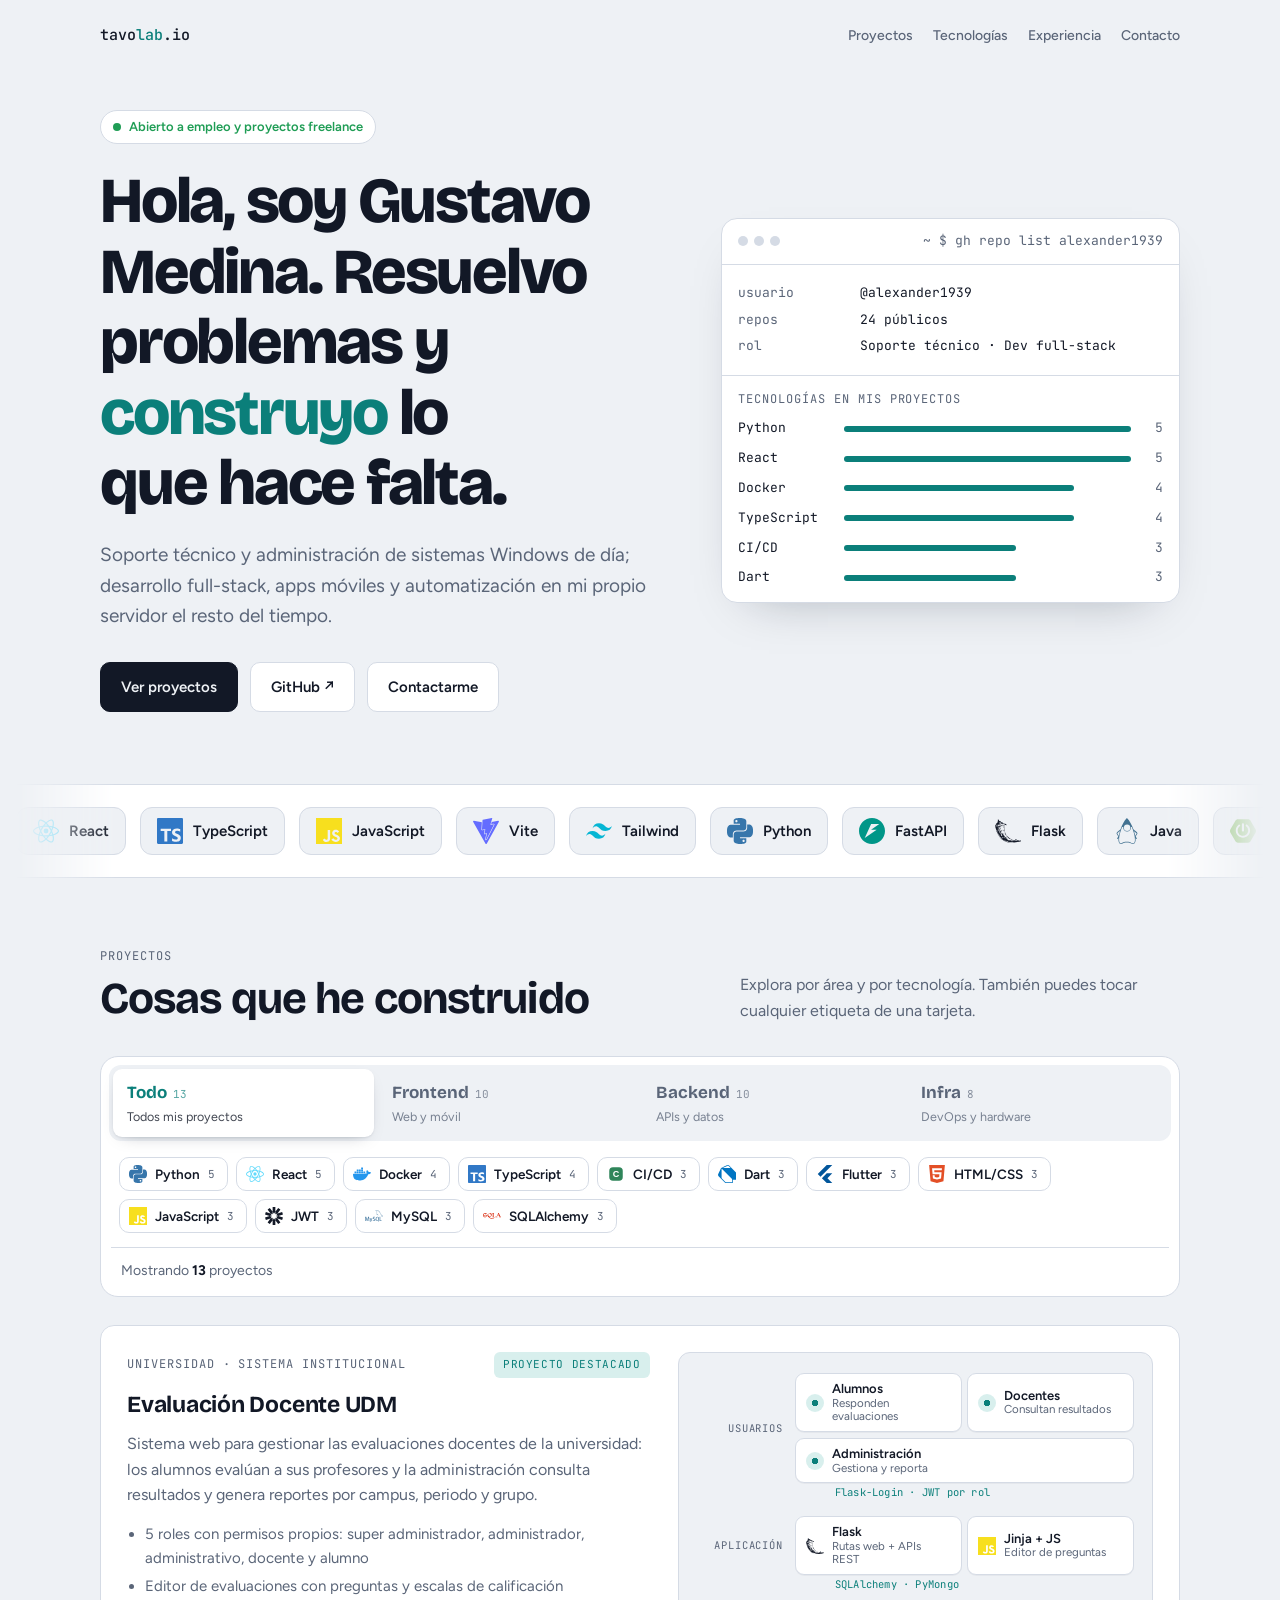
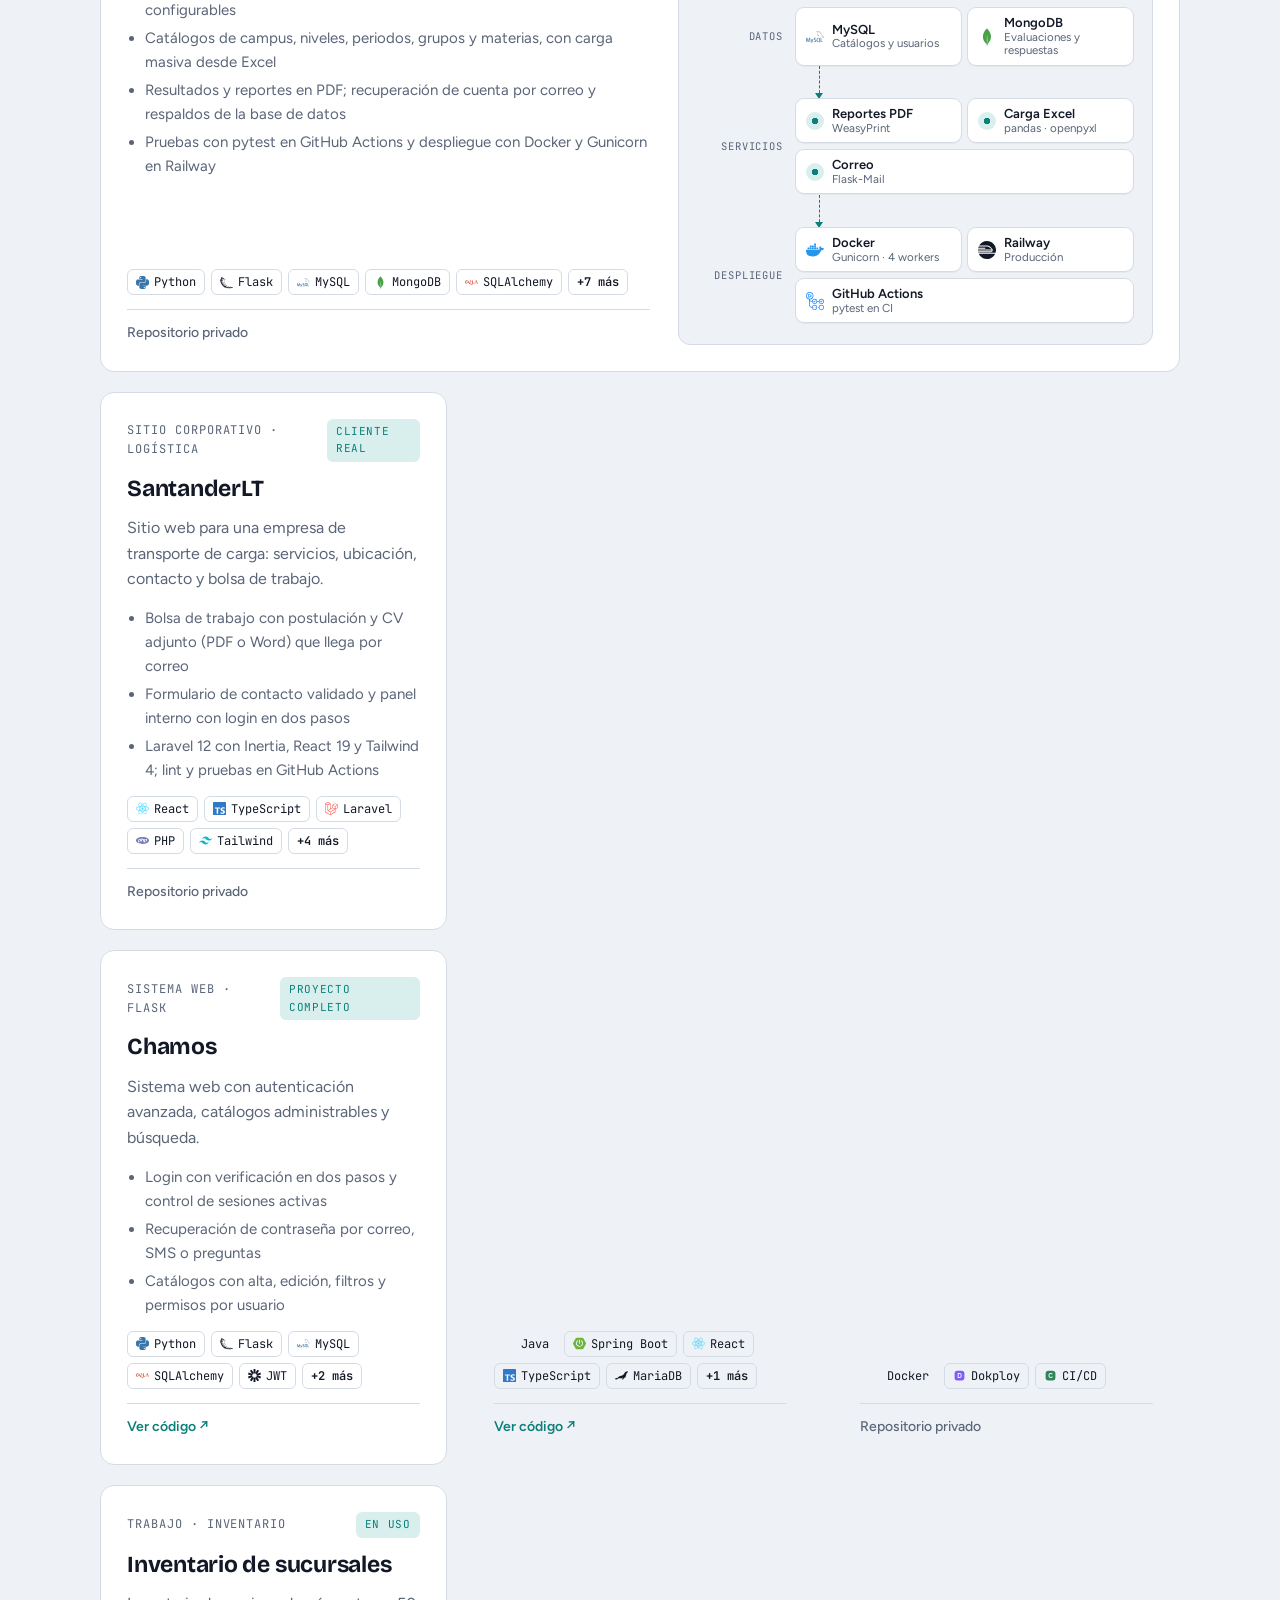
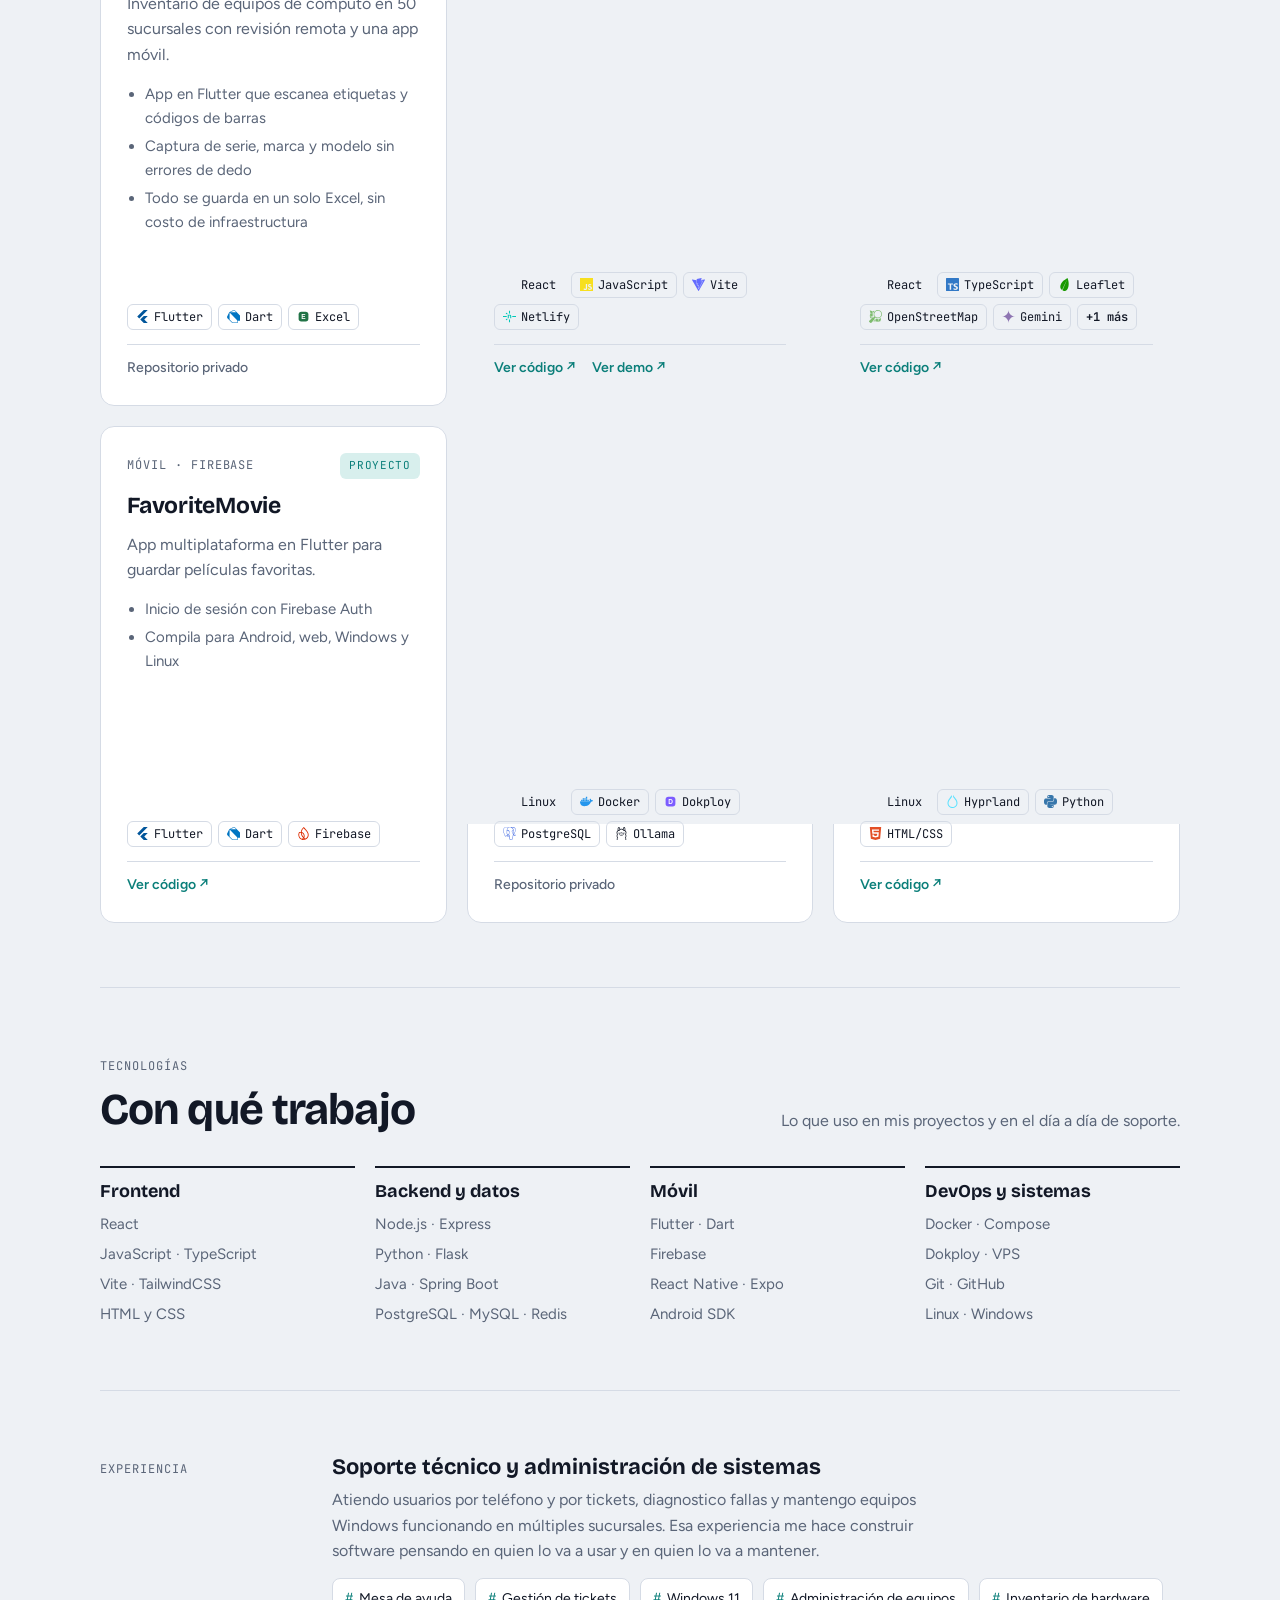
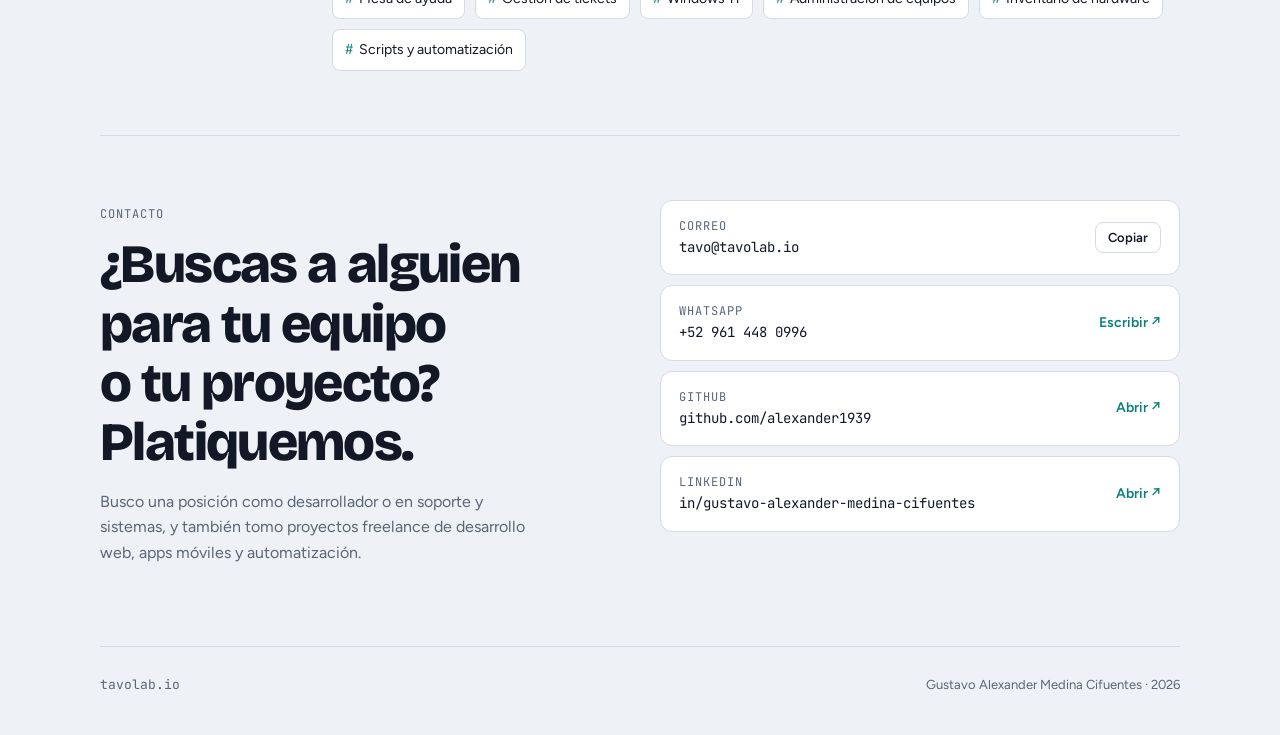
==== index.html @ 625080eb "Separar index.html en archivos CSS y JS Estilos a css/styles.css, datos a js/data/ y la lógica en js" ====
<!doctype html>
<html lang="es">
<head>
<meta charset="utf-8">
<meta name="viewport" content="width=device-width, initial-scale=1, viewport-fit=cover">
<title>Gustavo Medina · tavolab</title>
<meta name="description" content="Portafolio de Gustavo Alexander Medina Cifuentes: desarrollo full-stack, apps móviles, automatización y soporte técnico. Abierto a empleo y proyectos freelance.">
<meta name="author" content="Gustavo Alexander Medina Cifuentes">
<meta name="theme-color" content="#eef1f5" media="(prefers-color-scheme: light)">
<meta name="theme-color" content="#0e131c" media="(prefers-color-scheme: dark)">
<link rel="canonical" href="https://tavolab.io/">
<link rel="icon" href="/favicon.svg" type="image/svg+xml">
<meta property="og:type" content="website">
<meta property="og:url" content="https://tavolab.io/">
<meta property="og:title" content="Gustavo Medina · Desarrollador full-stack">
<meta property="og:description" content="Proyectos web, móviles e IoT, con su arquitectura. Abierto a empleo y freelance.">
<meta property="og:locale" content="es_MX">
<meta name="twitter:card" content="summary">
<style>:root{padding-top:env(safe-area-inset-top,0px);padding-bottom:env(safe-area-inset-bottom,0px)}html{scroll-behavior:smooth}body{margin:0;font-family:system-ui,sans-serif;font-size:14px}img{max-width:100%}[hidden]{display:none!important}@media (prefers-reduced-motion:reduce){html{scroll-behavior:auto}}</style>
<link rel="preconnect" href="https://fonts.googleapis.com">
<link rel="stylesheet" href="https://fonts.googleapis.com/css2?family=Bricolage+Grotesque:opsz,wght@12..96,500;12..96,700;12..96,800&family=Figtree:wght@400;500;600&family=JetBrains+Mono:wght@400;500&display=swap">
<link rel="stylesheet" href="/css/styles.css">
</head>
<body>
<div class="wrap">
  <nav>
    <a class="brand" href="#inicio">tavo<b>lab</b>.io</a>
    <button type="button" class="menu-btn" id="menuBtn" aria-expanded="false" aria-controls="menu"><span class="bars" aria-hidden="true"><i></i><i></i><i></i></span>Menú</button>
    <ul id="menu">
      <li><a href="#proyectos">Proyectos</a></li>
      <li><a href="#stack">Tecnologías</a></li>
      <li><a href="#experiencia">Experiencia</a></li>
      <li><a href="#contacto">Contacto</a></li>
    </ul>
  </nav>

  <header class="hero" id="inicio">
    <div>
      <span class="avail"><span class="dot"></span>Abierto a empleo y proyectos freelance</span>
      <h1>Hola, soy Gustavo Medina. Resuelvo problemas y <em>construyo</em> lo que hace falta.</h1>
      <p class="lead">Soporte técnico y administración de sistemas Windows de día; desarrollo full-stack, apps móviles y automatización en mi propio servidor el resto del tiempo.</p>
      <div class="btns">
        <a class="btn primary" href="#proyectos">Ver proyectos</a>
        <a class="btn" href="https://github.com/alexander1939" target="_blank" rel="noopener">GitHub ↗</a>
        <a class="btn" href="#contacto">Contactarme</a>
      </div>
    </div>

    <aside class="panel" aria-label="Resumen de GitHub">
      <div class="panel-top"><span class="lights"><i></i><i></i><i></i></span><span>~ $ gh repo list alexander1939</span></div>
      <div class="panel-body">
        <div class="row"><span>usuario</span><span class="v">@alexander1939</span></div>
        <div class="row"><span>repos</span><span class="v">24 públicos</span></div>
        <div class="row"><span>rol</span><span class="v">Soporte técnico · Dev full-stack</span></div>
      </div>
      <div class="gh-langs" id="langs"><span class="label">tecnologías en mis proyectos</span></div>
    </aside>
  </header>
</div>

<div class="marquee" aria-label="Tecnologías que uso">
  <div class="track" id="track"></div>
</div>

<div class="wrap">
  <section id="proyectos" class="first">
    <div class="sec-head">
      <div><span class="label">Proyectos</span><h2>Cosas que he construido</h2></div>
      <p>Explora por área y por tecnología. También puedes tocar cualquier etiqueta de una tarjeta.</p>
    </div>

    <div class="fbox" id="fbox">
      <div class="seg" id="seg" role="group" aria-label="Filtrar por área"></div>
      <div class="fchips" id="fchips" role="group" aria-label="Filtrar por tecnología"></div>
      <div class="fstatus" aria-live="polite"><span id="fstatus"></span><button type="button" class="fclear" id="fclear" hidden>Quitar filtro ×</button></div>
    </div>

    <div class="grid" id="grid">
      <article class="card big" data-id="udm" data-tech="Python,Flask,MySQL,MongoDB,SQLAlchemy,JWT,JavaScript,HTML/CSS,Docker,Railway,GitHub Actions,CI/CD">
        <div class="big-main">
        <div class="card-top"><span class="label">Universidad · Sistema institucional</span><span class="pill">Proyecto destacado</span></div>
        <h3>Evaluación Docente UDM</h3>
        <p>Sistema web para gestionar las evaluaciones docentes de la universidad: los alumnos evalúan a sus profesores y la administración consulta resultados y genera reportes por campus, periodo y grupo.</p>
        <ul><li>5 roles con permisos propios: super administrador, administrador, administrativo, docente y alumno</li><li>Editor de evaluaciones con preguntas y escalas de calificación configurables</li><li>Catálogos de campus, niveles, periodos, grupos y materias, con carga masiva desde Excel</li><li>Resultados y reportes en PDF; recuperación de cuenta por correo y respaldos de la base de datos</li><li>Pruebas con pytest en GitHub Actions y despliegue con Docker y Gunicorn en Railway</li></ul>
        <div class="tags"></div>
        <div class="card-links"><span>Repositorio privado</span></div>
        </div>
        <div class="dg-host" aria-label="Arquitectura de Evaluación Docente UDM"></div>
      </article>
      <article class="card" data-id="santander" data-tech="React,TypeScript,Laravel,PHP,Tailwind,Inertia,Radix UI,GitHub Actions,CI/CD">
        <div class="card-top"><span class="label">Sitio corporativo · Logística</span><span class="pill">Cliente real</span></div>
        <h3>SantanderLT</h3>
        <p>Sitio web para una empresa de transporte de carga: servicios, ubicación, contacto y bolsa de trabajo.</p>
        <ul><li>Bolsa de trabajo con postulación y CV adjunto (PDF o Word) que llega por correo</li><li>Formulario de contacto validado y panel interno con login en dos pasos</li><li>Laravel 12 con Inertia, React 19 y Tailwind 4; lint y pruebas en GitHub Actions</li></ul>
        <div class="tags"></div>
        <div class="card-links"><span>Repositorio privado</span><button type="button" class="arch-btn" aria-expanded="false">Ver arquitectura</button></div>
        <div class="dg-over" aria-label="Arquitectura de SantanderLT"><div class="dg-head"><span class="label">Arquitectura</span><b>SantanderLT</b></div><div class="dg-host"></div></div>
      </article>
      <article class="card" data-id="onlycation" data-tech="React,TypeScript,Tailwind,PWA,Flutter,Dart,Python,FastAPI,SQLAlchemy,JWT,Stripe,Docker,Prometheus,Grafana">
        <div class="card-top"><span class="label">Plataforma educativa · Web + API + móvil</span><span class="pill">Proyecto completo</span></div>
        <h3>OnlyCation</h3>
        <p>Plataforma que conecta estudiantes con docentes: perfiles, agenda de clases, pagos y comunicación.</p>
        <ul><li>API en FastAPI con más de 20 módulos, pagos y reembolsos con Stripe</li><li>Web en React 19 instalable como app (PWA) y app en Flutter</li><li>Monitoreo con Prometheus y Grafana</li></ul>
        <div class="tags"></div>
        <div class="card-links"><a href="https://github.com/alexander1939/OnlyCation_Frontend" target="_blank" rel="noopener">Web ↗</a><a href="https://github.com/alexander1939/onlycation-apis" target="_blank" rel="noopener">API ↗</a><a href="https://github.com/alexander1939/OnlycationApp" target="_blank" rel="noopener">App ↗</a><button type="button" class="arch-btn" aria-expanded="false">Ver arquitectura</button></div>
        <div class="dg-over" aria-label="Arquitectura de OnlyCation"><div class="dg-head"><span class="label">Arquitectura</span><b>OnlyCation</b></div><div class="dg-host"></div></div>
      </article>
      <article class="card" data-id="dispensador" data-tech="Arduino,C++,Python,MySQL">
        <div class="card-top"><span class="label">IoT · Hardware</span><span class="pill">Proyecto en equipo</span></div>
        <h3>Dispensador para mascotas</h3>
        <p>Dispensador automático de agua y alimento con Arduino, controlado desde una app de escritorio.</p>
        <ul><li>Sensores ultrasónicos miden el nivel del plato y del depósito</li><li>Servos abren el paso por horario o por comando</li><li>App en Python que guarda el historial en MySQL</li></ul>
        <div class="tags"></div>
        <div class="card-links"><a href="https://github.com/Emmanueloz/dispensador" target="_blank" rel="noopener">Ver código ↗</a><button type="button" class="arch-btn" aria-expanded="false">Ver arquitectura</button></div>
        <div class="dg-over" aria-label="Arquitectura de Dispensador para mascotas"><div class="dg-head"><span class="label">Arquitectura</span><b>Dispensador para mascotas</b></div><div class="dg-host"></div></div>
      </article>
      <article class="card" data-id="chamos" data-tech="Python,Flask,MySQL,SQLAlchemy,JWT,JavaScript,HTML/CSS">
        <div class="card-top"><span class="label">Sistema web · Flask</span><span class="pill">Proyecto completo</span></div>
        <h3>Chamos</h3>
        <p>Sistema web con autenticación avanzada, catálogos administrables y búsqueda.</p>
        <ul><li>Login con verificación en dos pasos y control de sesiones activas</li><li>Recuperación de contraseña por correo, SMS o preguntas</li><li>Catálogos con alta, edición, filtros y permisos por usuario</li></ul>
        <div class="tags"></div>
        <div class="card-links"><a href="https://github.com/alexander1939/chamos" target="_blank" rel="noopener">Ver código ↗</a><button type="button" class="arch-btn" aria-expanded="false">Ver arquitectura</button></div>
        <div class="dg-over" aria-label="Arquitectura de Chamos"><div class="dg-head"><span class="label">Arquitectura</span><b>Chamos</b></div><div class="dg-host"></div></div>
      </article>
      <article class="card" data-id="taskmanager" data-tech="Java,Spring Boot,React,TypeScript,MariaDB,Vite">
        <div class="card-top"><span class="label">API REST + SPA</span><span class="pill">Proyecto completo</span></div>
        <h3>TaskManager</h3>
        <p>Gestor de tareas con API en Spring Boot y frontend en React con TypeScript.</p>
        <ul><li>Arquitectura por capas: controller, service, repository y DTOs</li><li>Manejo global de errores y validación de datos</li><li>Persistencia con JPA sobre MariaDB</li></ul>
        <div class="tags"></div>
        <div class="card-links"><a href="https://github.com/alexander1939/spring-with-react" target="_blank" rel="noopener">Ver código ↗</a><button type="button" class="arch-btn" aria-expanded="false">Ver arquitectura</button></div>
        <div class="dg-over" aria-label="Arquitectura de TaskManager"><div class="dg-head"><span class="label">Arquitectura</span><b>TaskManager</b></div><div class="dg-host"></div></div>
      </article>
      <article class="card" data-id="chambabot" data-tech="Docker,Dokploy,CI/CD">
        <div class="card-top"><span class="label">Automatización · API</span><span class="pill wip">En desarrollo</span></div>
        <h3>ChambaBot</h3>
        <p>Busca vacantes que coinciden con mi perfil y me manda un resumen por correo.</p>
        <ul><li>Arquitectura basada en API, desplegada con Dokploy en mi VPS</li><li>Planeado: app móvil y avisos por Telegram</li><li>Postular desde la app con mi CV y seguir el estado</li></ul>
        <div class="tags"></div>
        <div class="card-links"><span>Repositorio privado</span><button type="button" class="arch-btn" aria-expanded="false">Ver arquitectura</button></div>
        <div class="dg-over" aria-label="Arquitectura de ChambaBot"><div class="dg-head"><span class="label">Arquitectura</span><b>ChambaBot</b></div><div class="dg-host"></div></div>
      </article>
      <article class="card" data-id="inventario" data-tech="Flutter,Dart,Excel">
        <div class="card-top"><span class="label">Trabajo · Inventario</span><span class="pill">En uso</span></div>
        <h3>Inventario de sucursales</h3>
        <p>Inventario de equipos de cómputo en 50 sucursales con revisión remota y una app móvil.</p>
        <ul><li>App en Flutter que escanea etiquetas y códigos de barras</li><li>Captura de serie, marca y modelo sin errores de dedo</li><li>Todo se guarda en un solo Excel, sin costo de infraestructura</li></ul>
        <div class="tags"></div>
        <div class="card-links"><span>Repositorio privado</span><button type="button" class="arch-btn" aria-expanded="false">Ver arquitectura</button></div>
        <div class="dg-over" aria-label="Arquitectura de Inventario de sucursales"><div class="dg-head"><span class="label">Arquitectura</span><b>Inventario de sucursales</b></div><div class="dg-host"></div></div>
      </article>
      <article class="card" data-id="gifexpert" data-tech="React,JavaScript,Vite,Netlify">
        <div class="card-top"><span class="label">Web · API externa</span><span class="pill">Desplegado</span></div>
        <h3>GifExpertApp</h3>
        <p>Buscador de GIFs por categoría que consume la API de Giphy.</p>
        <ul><li>Custom hook para obtener y mostrar resultados</li><li>Componentes reutilizables con hooks de React</li><li>Publicado en Netlify</li></ul>
        <div class="tags"></div>
        <div class="card-links"><a href="https://github.com/alexander1939/git-expert-App" target="_blank" rel="noopener">Ver código ↗</a><a href="https://deluxe-baklava-8c0554.netlify.app" target="_blank" rel="noopener">Ver demo ↗</a><button type="button" class="arch-btn" aria-expanded="false">Ver arquitectura</button></div>
        <div class="dg-over" aria-label="Arquitectura de GifExpertApp"><div class="dg-head"><span class="label">Arquitectura</span><b>GifExpertApp</b></div><div class="dg-host"></div></div>
      </article>
      <article class="card" data-id="gastromundo" data-tech="React,TypeScript,Leaflet,OpenStreetMap,Gemini,Vite">
        <div class="card-top"><span class="label">Web · Mapas + IA</span><span class="pill">Proyecto</span></div>
        <h3>GastroMundo</h3>
        <p>Encuentra restaurantes de comida mexicana tradicional en cualquier ciudad, en un mapa interactivo.</p>
        <ul><li>Mapa con Leaflet y datos de OpenStreetMap vía Nominatim y Overpass</li><li>Recetas tradicionales generadas con la API de Gemini</li><li>Pestaña de eventos y fiestas, con diseño responsivo</li></ul>
        <div class="tags"></div>
        <div class="card-links"><a href="https://github.com/alexander1939/GastroMundo" target="_blank" rel="noopener">Ver código ↗</a><button type="button" class="arch-btn" aria-expanded="false">Ver arquitectura</button></div>
        <div class="dg-over" aria-label="Arquitectura de GastroMundo"><div class="dg-head"><span class="label">Arquitectura</span><b>GastroMundo</b></div><div class="dg-host"></div></div>
      </article>
      <article class="card" data-id="favoritemovie" data-tech="Flutter,Dart,Firebase">
        <div class="card-top"><span class="label">Móvil · Firebase</span><span class="pill">Proyecto</span></div>
        <h3>FavoriteMovie</h3>
        <p>App multiplataforma en Flutter para guardar películas favoritas.</p>
        <ul><li>Inicio de sesión con Firebase Auth</li><li>Compila para Android, web, Windows y Linux</li></ul>
        <div class="tags"></div>
        <div class="card-links"><a href="https://github.com/alexander1939/FavoriteMovile" target="_blank" rel="noopener">Ver código ↗</a><button type="button" class="arch-btn" aria-expanded="false">Ver arquitectura</button></div>
        <div class="dg-over" aria-label="Arquitectura de FavoriteMovie"><div class="dg-head"><span class="label">Arquitectura</span><b>FavoriteMovie</b></div><div class="dg-host"></div></div>
      </article>
      <article class="card" data-id="tavolab" data-tech="Linux,Docker,Dokploy,PostgreSQL,Ollama">
        <div class="card-top"><span class="label">Infraestructura</span><span class="pill">Activo</span></div>
        <h3>tavolab · servidor propio</h3>
        <p>Mi VPS con Dokploy, dominio y correo propio, con servicios compartidos para todas mis apps.</p>
        <ul><li>PostgreSQL central para monitorear cada base de datos</li><li>IA local con Ollama como servicio compartido</li><li>Despliegues por proyecto con contenedores</li></ul>
        <div class="tags"></div>
        <div class="card-links"><span>Repositorio privado</span><button type="button" class="arch-btn" aria-expanded="false">Ver arquitectura</button></div>
        <div class="dg-over" aria-label="Arquitectura de tavolab · servidor propio"><div class="dg-head"><span class="label">Arquitectura</span><b>tavolab · servidor propio</b></div><div class="dg-host"></div></div>
      </article>
      <article class="card" data-id="hyprland" data-tech="Linux,Hyprland,Python,HTML/CSS">
        <div class="card-top"><span class="label">Escritorio · Dotfiles</span><span class="pill">Activo</span></div>
        <h3>Entorno Hyprland</h3>
        <p>Mi escritorio en Linux configurado a mano: barra, lockscreen y panel de ajustes rápidos.</p>
        <ul><li>Paleta de Waybar generada desde el wallpaper con Python</li><li>Panel de ajustes rápidos con Google Calendar vía OAuth</li><li>Lockscreen con estética glass y widgets propios</li></ul>
        <div class="tags"></div>
        <div class="card-links"><a href="https://github.com/alexander1939/config-hyprland" target="_blank" rel="noopener">Ver código ↗</a><button type="button" class="arch-btn" aria-expanded="false">Ver arquitectura</button></div>
        <div class="dg-over" aria-label="Arquitectura de Entorno Hyprland"><div class="dg-head"><span class="label">Arquitectura</span><b>Entorno Hyprland</b></div><div class="dg-host"></div></div>
      </article>
    </div>
  </section>

  <section id="stack">
    <div class="sec-head">
      <div><span class="label">Tecnologías</span><h2>Con qué trabajo</h2></div>
      <p>Lo que uso en mis proyectos y en el día a día de soporte.</p>
    </div>
    <div class="stack">
      <div><h3>Frontend</h3><ul><li>React</li><li>JavaScript · TypeScript</li><li>Vite · TailwindCSS</li><li>HTML y CSS</li></ul></div>
      <div><h3>Backend y datos</h3><ul><li>Node.js · Express</li><li>Python · Flask</li><li>Java · Spring Boot</li><li>PostgreSQL · MySQL · Redis</li></ul></div>
      <div><h3>Móvil</h3><ul><li>Flutter · Dart</li><li>Firebase</li><li>React Native · Expo</li><li>Android SDK</li></ul></div>
      <div><h3>DevOps y sistemas</h3><ul><li>Docker · Compose</li><li>Dokploy · VPS</li><li>Git · GitHub</li><li>Linux · Windows</li></ul></div>
    </div>
  </section>

  <section id="experiencia">
    <div class="xp">
      <div><span class="label">Experiencia</span></div>
      <div>
        <h3>Soporte técnico y administración de sistemas</h3>
        <p>Atiendo usuarios por teléfono y por tickets, diagnostico fallas y mantengo equipos Windows funcionando en múltiples sucursales. Esa experiencia me hace construir software pensando en quien lo va a usar y en quien lo va a mantener.</p>
        <div class="ticket">
          <span>Mesa de ayuda</span><span>Gestión de tickets</span><span>Windows 11</span><span>Administración de equipos</span><span>Inventario de hardware</span><span>Scripts y automatización</span>
        </div>
      </div>
    </div>
  </section>

  <section id="contacto">
    <div class="contact">
      <div>
        <span class="label">Contacto</span>
        <h2 style="margin-top:10px">¿Buscas a alguien para tu equipo o tu proyecto? Platiquemos.</h2>
        <p>Busco una posición como desarrollador o en soporte y sistemas, y también tomo proyectos freelance de desarrollo web, apps móviles y automatización.</p>
      </div>
      <div class="links">
        <div class="link"><div><div class="label">Correo</div><div class="val" id="v-mail">tavo@tavolab.io</div></div><button class="copy" data-copy="v-mail">Copiar</button></div>
        <div class="link"><div><div class="label">WhatsApp</div><div class="val" id="v-tel">+52 961 448 0996</div></div><a class="go" href="https://wa.me/529614480996" target="_blank" rel="noopener">Escribir ↗</a></div>
        <div class="link"><div><div class="label">GitHub</div><div class="val">github.com/alexander1939</div></div><a class="go" href="https://github.com/alexander1939" target="_blank" rel="noopener">Abrir ↗</a></div>
        <div class="link"><div><div class="label">LinkedIn</div><div class="val">in/gustavo-alexander-medina-cifuentes</div></div><a class="go" href="https://www.linkedin.com/in/gustavo-alexander-medina-cifuentes-429521445" target="_blank" rel="noopener">Abrir ↗</a></div>
      </div>
    </div>
  </section>

  <footer>
    <span class="mono">tavolab.io</span>
    <span>Gustavo Alexander Medina Cifuentes · 2026</span>
  </footer>
</div>

<script src="/js/data/tecnologias.js"></script>
<script src="/js/data/arquitecturas.js"></script>
<script src="/js/iconos.js"></script>
<script src="/js/marquee.js"></script>
<script src="/js/proyectos.js"></script>
<script src="/js/filtros.js"></script>
<script src="/js/ui.js"></script>
</body>
</html>
---- css/styles.css ----
/* Layout: columna editorial a 1080px; hero con "panel de sistema", proyectos en grilla 2-col, stack y contacto como bandas */
:root{
  --bg:#eef1f5; --surface:#ffffff; --line:#d5dbe5; --fg:#121826; --muted:#5a6578;
  --accent:#0b7f7a; --accent-soft:#d8efed; --warm:#c7721a; --ok:#1f9d55;
  --f-display:"Bricolage Grotesque", "Segoe UI", system-ui, sans-serif;
  --f-body:"Figtree", "Segoe UI", system-ui, sans-serif;
  --f-mono:"JetBrains Mono", ui-monospace, "Cascadia Code", Consolas, monospace;
}
@media (prefers-color-scheme: dark){:root:not([data-theme="light"]){
  --bg:#0e131c; --surface:#151c28; --line:#253041; --fg:#e8edf5; --muted:#93a0b4;
  --accent:#4cc9c0; --accent-soft:#163a3b; --warm:#f0a447; --ok:#46c97d; color-scheme:dark}}
:root[data-theme="dark"]{
  --bg:#0e131c; --surface:#151c28; --line:#253041; --fg:#e8edf5; --muted:#93a0b4;
  --accent:#4cc9c0; --accent-soft:#163a3b; --warm:#f0a447; --ok:#46c97d; color-scheme:dark}

*{box-sizing:border-box}
body{background:var(--bg);color:var(--fg);font-family:var(--f-body);font-size:16px;line-height:1.6;
  padding-left:max(16px,env(safe-area-inset-left,0px));padding-right:max(16px,env(safe-area-inset-right,0px))}
.wrap{max-width:1080px;margin:0 auto}
a{color:var(--accent)}
:focus-visible{outline:2px solid var(--accent);outline-offset:3px;border-radius:4px}
h1,h2,h3{font-family:var(--f-display);text-wrap:balance;margin:0;line-height:1.1}
.mono{font-family:var(--f-mono)}
.label{font-family:var(--f-mono);font-size:12px;letter-spacing:.08em;text-transform:uppercase;color:var(--muted)}

/* nav */
nav{display:flex;justify-content:space-between;align-items:center;gap:16px;padding-block:22px;flex-wrap:wrap}
.brand{font-family:var(--f-mono);font-weight:500;font-size:15px;color:var(--fg);text-decoration:none}
.brand b{color:var(--accent);font-weight:500}
nav ul{list-style:none;display:flex;gap:20px;margin:0;padding:0;flex-wrap:wrap}
nav ul a{color:var(--muted);text-decoration:none;font-size:14px;font-weight:500}
nav ul a:hover{color:var(--fg)}

/* hero */
.hero{display:grid;grid-template-columns:1.25fr 1fr;gap:48px;align-items:center;padding-block:40px 72px}
.hero > *{min-width:0}
.avail{display:inline-flex;align-items:center;gap:8px;font-size:13px;font-weight:600;color:var(--ok);
  border:1px solid var(--line);background:var(--surface);padding:6px 12px;border-radius:99px}
.dot{width:8px;height:8px;border-radius:50%;background:var(--ok);box-shadow:0 0 0 0 var(--ok);animation:pulse 2.4s infinite}
@keyframes pulse{0%{box-shadow:0 0 0 0 color-mix(in srgb,var(--ok) 60%,transparent)}70%{box-shadow:0 0 0 8px transparent}100%{box-shadow:0 0 0 0 transparent}}
.hero h1{font-size:clamp(38px,5.4vw,64px);font-weight:800;letter-spacing:-.035em;margin-top:22px}
.hero h1 em{font-style:normal;color:var(--accent)}
.lead{font-size:19px;color:var(--muted);max-width:52ch;margin:22px 0 30px}
.btns{display:flex;gap:12px;flex-wrap:wrap}
.btn{display:inline-flex;align-items:center;gap:8px;padding:12px 20px;border-radius:10px;font-weight:600;font-size:15px;text-decoration:none;border:1px solid var(--line);color:var(--fg);background:var(--surface)}
.btn.primary{background:var(--fg);color:var(--bg);border-color:var(--fg)}
.btn:hover{transform:translateY(-1px)}

/* panel tipo sistema */
.panel{background:var(--surface);border:1px solid var(--line);border-radius:16px;overflow:hidden;font-family:var(--f-mono);font-size:13px;box-shadow:0 20px 50px -30px rgba(10,20,40,.35)}
.panel-top{display:flex;justify-content:space-between;align-items:center;padding:12px 16px;border-bottom:1px solid var(--line);color:var(--muted)}
.lights{display:flex;gap:6px}.lights i{width:10px;height:10px;border-radius:50%;background:var(--line)}
.panel-body{padding:18px 16px;display:grid;gap:6px}
.row{display:grid;grid-template-columns:110px 1fr;gap:12px}
.row span:first-child{color:var(--muted)}
.row .v{color:var(--fg);overflow-wrap:anywhere}
.svc{display:grid;gap:8px;padding:14px 16px;border-top:1px solid var(--line)}
.svc div{display:flex;justify-content:space-between;gap:12px}
.st{color:var(--ok)} .st.wip{color:var(--warm)}

/* carrusel de tecnologías */
.marquee{position:relative;overflow:hidden;border-block:1px solid var(--line);background:var(--surface);padding-block:22px;
  -webkit-mask-image:linear-gradient(90deg,transparent,#000 8%,#000 92%,transparent);mask-image:linear-gradient(90deg,transparent,#000 8%,#000 92%,transparent)}
.track{display:flex;gap:14px;width:max-content;animation:scroll 45s linear infinite}
.marquee:hover .track{animation-play-state:paused}
@keyframes scroll{to{transform:translateX(calc(-50% - 7px))}}
.chip{display:flex;align-items:center;gap:10px;padding:10px 16px;border:1px solid var(--line);border-radius:12px;background:var(--bg);white-space:nowrap;font-weight:600;font-size:15px}
.chip svg{flex-shrink:0}
section.first{border-top:0}

/* secciones */
section{padding-block:64px;border-top:1px solid var(--line)}
.sec-head{display:flex;justify-content:space-between;align-items:end;gap:24px;flex-wrap:wrap;margin-bottom:32px}
.sec-head h2{font-size:clamp(30px,4.4vw,44px);font-weight:700;letter-spacing:-.02em;margin-top:8px}
.sec-head p{color:var(--muted);max-width:44ch;margin:0}

/* proyectos */
.grid{display:grid;grid-template-columns:repeat(2,minmax(0,1fr));gap:20px}
.card{background:var(--surface);border:1px solid var(--line);border-radius:14px;padding:26px;display:flex;flex-direction:column;gap:14px;transition:border-color .2s, transform .2s}
.card:hover{border-color:var(--accent);transform:translateY(-2px)}
.card.big{grid-column:span 2;display:grid;grid-template-columns:1.1fr 1fr;gap:28px}
.card.big > *{min-width:0}
.big-main{display:flex;flex-direction:column;gap:14px}
.card-top{display:flex;justify-content:space-between;align-items:center;gap:12px}
.pill{font-family:var(--f-mono);font-size:11px;letter-spacing:.06em;text-transform:uppercase;padding:4px 9px;border-radius:6px;background:var(--accent-soft);color:var(--accent)}
.pill.wip{background:color-mix(in srgb,var(--warm) 16%,transparent);color:var(--warm)}
.card h3{font-size:26px;font-weight:700;letter-spacing:-.01em}
.card p{margin:0;color:var(--muted)}
.card ul{margin:0;padding-left:18px;color:var(--muted);display:grid;gap:4px;font-size:15px}
.tags{display:flex;flex-wrap:wrap;gap:6px;margin-top:auto}
.tags span{font-family:var(--f-mono);font-size:12px;padding:4px 8px;border:1px solid var(--line);border-radius:6px;color:var(--fg)}
.arch{font-family:var(--f-mono);font-size:12.5px;background:var(--bg);border:1px solid var(--line);border-radius:10px;padding:16px;overflow-x:auto;white-space:pre;color:var(--muted);line-height:1.7}
.arch b{color:var(--accent);font-weight:500}

/* stack */
.stack{display:grid;grid-template-columns:repeat(4,minmax(0,1fr));gap:20px}
.stack div{border-top:2px solid var(--fg);padding-top:14px}
.stack h3{font-size:18px;font-weight:700;margin-bottom:10px}
.stack ul{list-style:none;margin:0;padding:0;display:grid;gap:6px;color:var(--muted);font-size:15px}

/* experiencia */
.xp{display:grid;grid-template-columns:200px 1fr;gap:32px}
.xp > *{min-width:0}
.xp h3{font-size:22px;margin-bottom:8px}
.xp p{color:var(--muted);margin:0 0 14px;max-width:62ch}
.ticket{display:flex;flex-wrap:wrap;gap:10px}
.ticket span{font-size:14px;padding:8px 12px;background:var(--surface);border:1px solid var(--line);border-radius:8px}
.ticket span::before{content:"#";font-family:var(--f-mono);color:var(--accent);margin-right:6px}

/* contacto */
.contact{display:grid;grid-template-columns:1fr 1fr;gap:40px;align-items:start}
.contact > *{min-width:0}
.contact h2{font-size:clamp(34px,5vw,54px);font-weight:800;letter-spacing:-.03em}
.contact p{color:var(--muted);max-width:44ch}
.links{display:grid;gap:10px}
.link{display:flex;justify-content:space-between;align-items:center;gap:12px;padding:16px 18px;background:var(--surface);border:1px solid var(--line);border-radius:12px}
.link > div{min-width:0}
.link .val{font-family:var(--f-mono);font-size:14px;overflow-wrap:anywhere;user-select:all}
.copy{font:600 13px var(--f-body);background:none;border:1px solid var(--line);color:var(--fg);padding:7px 12px;border-radius:8px;cursor:pointer;flex-shrink:0}
.copy:hover{border-color:var(--accent);color:var(--accent)}
.link a.go{font-weight:600;font-size:14px;text-decoration:none;flex-shrink:0}
footer{padding-block:28px 40px;border-top:1px solid var(--line);display:flex;justify-content:space-between;gap:16px;flex-wrap:wrap;color:var(--muted);font-size:13px}


.grid{grid-template-columns:repeat(3,minmax(0,1fr))}
.card.big{grid-column:1/-1}
.card h3{font-size:23px}
/* filtros */
.fbox{background:var(--surface);border:1px solid var(--line);border-radius:18px;padding:8px;margin-bottom:28px}
.seg{display:grid;grid-template-columns:repeat(4,minmax(0,1fr));gap:4px;background:var(--bg);border-radius:12px;padding:4px}
.seg-b{font:inherit;text-align:left;border:0;background:none;color:var(--muted);padding:10px 14px;border-radius:9px;cursor:pointer;display:grid;gap:1px;transition:background .2s,color .2s,box-shadow .2s}
.seg-b:hover{color:var(--fg)}
.seg-n{font-family:var(--f-display);font-weight:700;font-size:17px;color:inherit}
.seg-n small{font-family:var(--f-mono);font-size:11px;font-weight:400;opacity:.7;margin-left:2px}
.seg-s{font-size:12.5px;opacity:.8}
.seg-b[aria-pressed="true"]{background:var(--surface);color:var(--fg);box-shadow:0 1px 2px rgba(10,20,40,.08),0 6px 18px -10px rgba(10,20,40,.35)}
.seg-b[aria-pressed="true"] .seg-n{color:var(--accent)}
.fchips{display:flex;flex-wrap:wrap;gap:8px;padding:16px 10px 10px}
.tc{font:600 13.5px var(--f-body);display:inline-flex;align-items:center;gap:8px;padding:7px 12px 7px 9px;border-radius:10px;border:1px solid var(--line);background:var(--surface);color:var(--fg);cursor:pointer;animation:chipIn .35s both;transition:border-color .15s,background .15s,transform .15s}
.tc small{font-family:var(--f-mono);font-size:11px;color:var(--muted);font-weight:400}
.tc:hover{border-color:var(--accent);transform:translateY(-1px)}
.tc[aria-pressed="true"]{background:var(--accent-soft);border-color:var(--accent);color:var(--accent)}
@keyframes chipIn{from{opacity:.001;transform:translateY(4px)}}
.fstatus{display:flex;justify-content:space-between;align-items:center;gap:12px;flex-wrap:wrap;padding:6px 10px 6px;border-top:1px solid var(--line);margin:4px 2px 0;padding-top:12px;font-size:14px;color:var(--muted)}
.fstatus b{color:var(--fg)}
.fclear{font:600 13px var(--f-body);background:none;border:0;color:var(--accent);cursor:pointer;padding:4px}
.ic{flex-shrink:0;display:block}
.tags button{display:inline-flex;align-items:center;gap:5px;font-family:var(--f-mono);font-size:12px;padding:4px 8px;border:1px solid var(--line);border-radius:6px;color:var(--fg);background:none;cursor:pointer}
.tags button:hover{border-color:var(--accent);color:var(--accent)}
.tags button.on{background:var(--accent-soft);border-color:var(--accent);color:var(--accent)}
.card-links{display:flex;gap:16px;flex-wrap:wrap;padding-top:12px;border-top:1px solid var(--line);font-size:14px;font-weight:600;margin-top:auto}
.card-links a{text-decoration:none}
.card-links span{color:var(--muted);font-weight:500}
.card[hidden]{display:none}
.gh-langs{display:grid;gap:9px;padding:14px 16px;border-top:1px solid var(--line)}
.bar{display:grid;grid-template-columns:96px 1fr 22px;gap:10px;align-items:center}
.bar i{display:block;height:6px;border-radius:3px;background:var(--accent)}
.bar em{font-style:normal;text-align:right;color:var(--muted);font-variant-numeric:tabular-nums}
.tags{margin-top:auto}
.card-links{margin-top:0}

/* diagramas de arquitectura */
.card{position:relative}
.dg{display:flex;flex-direction:column;gap:0}
.dg-l{display:grid;grid-template-columns:86px 1fr;gap:12px;align-items:center}
.dg-l > *{min-width:0}
.dg-k{font-family:var(--f-mono);font-size:10.5px;letter-spacing:.08em;text-transform:uppercase;color:var(--muted);text-align:right;line-height:1.25}
.dg-ns{display:flex;flex-wrap:wrap;gap:6px}
.dg-n{display:flex;align-items:center;gap:8px;padding:7px 10px;border:1px solid var(--line);border-radius:9px;background:var(--surface);flex:1 1 0;min-width:112px;box-shadow:0 1px 0 rgba(10,20,40,.04)}
.dg-t{display:grid;min-width:0;line-height:1.2}
.dg-t b{font-size:13px;font-weight:600;color:var(--fg)}
.dg-t small{font-size:11.5px;color:var(--muted)}
.dg-dot{width:18px;height:18px;flex-shrink:0;border-radius:50%;background:radial-gradient(circle,var(--accent) 0 3px,var(--accent-soft) 3.5px 100%)}
.dg-c{display:grid;grid-template-columns:86px 1fr;gap:12px;height:32px;align-items:center}
.dg-c i{grid-column:2;position:relative;height:100%;width:0;margin-left:24px;border-left:1.5px dashed var(--accent)}
.dg-c i::after{content:"";position:absolute;bottom:0;left:-5px;border:4.5px solid transparent;border-top:6px solid var(--accent);transform:translateY(5px)}
.dg-c span{grid-column:2;grid-row:1;margin-left:40px;font-family:var(--f-mono);font-size:10.5px;color:var(--accent);letter-spacing:.02em;white-space:nowrap;overflow:hidden;text-overflow:ellipsis}
.card.big .dg-host{background:var(--bg);border:1px solid var(--line);border-radius:12px;padding:20px 18px;align-self:start}
.card.big .dg-n{min-width:120px}
.dg-over{position:absolute;inset:0 0 auto 0;height:calc(100% - 120px);z-index:2;border-radius:14px 14px 0 0;border-bottom:1px solid var(--line);background:color-mix(in srgb,var(--bg) 92%,var(--surface));padding:22px 18px;display:flex;flex-direction:column;gap:16px;overflow:auto;opacity:0;visibility:hidden;transform:translateY(6px);transition:opacity .22s ease,transform .22s ease,visibility 0s .22s}
.dg-head{display:flex;justify-content:space-between;align-items:baseline;gap:10px}
.dg-head b{font-family:var(--f-display);font-size:18px}
.dg-over{gap:12px;padding:18px 16px}
.dg-over .dg-l{grid-template-columns:1fr;gap:5px}
.dg-over .dg-k{text-align:left;font-size:10px}
.dg-over .dg-c{grid-template-columns:1fr;height:24px}
.dg-over .dg-c i{grid-column:1;margin-left:20px}
.dg-over .dg-c span{grid-column:1;margin-left:32px;font-size:10px}
.dg-over .dg-n{min-width:0;flex:1 1 calc(50% - 3px);padding:5px 8px;gap:7px}
.dg-over .dg-n .ic,.dg-over .dg-dot{width:16px;height:16px}
.dg-over .dg-t b{font-size:12.5px}
.dg-over .dg-t small{font-size:11px;white-space:nowrap;overflow:hidden;text-overflow:ellipsis}
.dg-over .dg-head b{font-size:16px}
.card.show .dg-over{opacity:1;visibility:visible;transform:none;transition:opacity .22s ease,transform .22s ease}
@media (hover:hover){.card:not(.big):hover .dg-over{opacity:1;visibility:visible;transform:none;transition:opacity .22s ease .12s,transform .22s ease .12s}}
.arch-btn{margin-left:auto;font:600 13px var(--f-body);background:none;border:1px solid var(--line);color:var(--fg);padding:5px 10px;border-radius:8px;cursor:pointer;position:relative;z-index:3}
.arch-btn:hover{border-color:var(--accent);color:var(--accent)}
@media (hover:hover){.arch-btn{display:none}}
@media (max-width:860px){.card.big .dg-host{order:2}}

/* animación de arquitectura */
.dg-over{background:color-mix(in srgb,var(--surface) 80%,transparent);-webkit-backdrop-filter:blur(14px) saturate(1.15);backdrop-filter:blur(14px) saturate(1.15)}
.dg-n{transition:border-color .2s,transform .2s,box-shadow .2s}
.dg-n:hover{border-color:var(--accent);transform:translateY(-1px);box-shadow:0 6px 16px -10px color-mix(in srgb,var(--accent) 70%,transparent)}
.dg-c i{transform-origin:top}
.dg.play .dg-k{animation:dgFade .4s ease both;animation-delay:calc(var(--i,0)*140ms)}
.dg.play .dg-n{animation:dgNode .5s cubic-bezier(.2,.8,.2,1) both;animation-delay:calc(var(--i,0)*140ms + var(--j,0)*70ms)}
.dg.play .dg-c i{animation:dgLine .35s ease-out both;animation-delay:calc(var(--i,0)*140ms + 180ms)}
.dg.play .dg-c span{animation:dgFade .4s ease both;animation-delay:calc(var(--i,0)*140ms + 260ms)}
.dg-c i::before{content:"";position:absolute;left:-3.75px;top:-3px;width:6px;height:6px;border-radius:50%;background:var(--accent);box-shadow:0 0 0 3px color-mix(in srgb,var(--accent) 22%,transparent),0 0 10px var(--accent);opacity:0}
.dg.play .dg-c i::before{animation:dgFlow 1.9s cubic-bezier(.45,0,.55,1) infinite;animation-delay:calc(var(--i,0)*140ms + 600ms)}
@keyframes dgNode{from{opacity:0;transform:translateY(10px) scale(.96)}to{opacity:1;transform:none}}
@keyframes dgFade{from{opacity:0}to{opacity:1}}
@keyframes dgLine{from{transform:scaleY(0)}to{transform:scaleY(1)}}
@keyframes dgFlow{0%{top:-3px;opacity:0}15%{opacity:1}80%{opacity:1}100%{top:calc(100% - 3px);opacity:0}}
.dg-head{animation:none}
.card:not(.big) .dg.play ~ *{}
/* tecnologías: 5 + ver más */
.tags button.more{display:none}
.card.tags-open .tags button.more{display:inline-flex;animation:chipIn .3s both;animation-delay:calc(var(--k,0)*35ms)}
.tg-more{font:600 12px var(--f-body);padding:4px 9px;border-radius:6px;border:1px dashed var(--line);background:none;color:var(--accent);cursor:pointer}
.tg-more:hover{border-color:var(--accent);border-style:solid}
@media (max-width:960px){.grid{grid-template-columns:repeat(2,minmax(0,1fr))}}
@media (max-width:860px){
  .hero,.contact,.xp,.card.big{grid-template-columns:1fr}
  .stack{grid-template-columns:repeat(2,minmax(0,1fr))}
  .hero{padding-block:16px 56px;gap:36px}
}
@media (max-width:700px){.seg{grid-template-columns:repeat(2,minmax(0,1fr))}}
@media (max-width:600px){
  .grid{grid-template-columns:1fr}
  nav ul{gap:14px}
  .row{grid-template-columns:90px 1fr}
}

/* menú móvil */
nav{position:relative}
.menu-btn{display:none;align-items:center;gap:8px;font:600 14px var(--f-body);color:var(--fg);background:var(--surface);border:1px solid var(--line);border-radius:10px;padding:8px 12px;cursor:pointer}
.bars{display:grid;gap:3px;width:16px}.bars i{display:block;height:2px;border-radius:2px;background:currentColor;transition:transform .2s,opacity .2s}
nav.open .bars i:nth-child(1){transform:translateY(5px) rotate(45deg)}nav.open .bars i:nth-child(2){opacity:0}nav.open .bars i:nth-child(3){transform:translateY(-5px) rotate(-45deg)}
@media (max-width:700px){
  nav{flex-wrap:nowrap}
  .menu-btn{display:inline-flex}
  nav ul{position:absolute;top:calc(100% - 8px);right:0;left:0;z-index:20;flex-direction:column;gap:2px;background:var(--surface);border:1px solid var(--line);border-radius:14px;padding:8px;box-shadow:0 18px 40px -20px rgba(10,20,40,.45);opacity:0;visibility:hidden;transform:translateY(-6px);transition:opacity .2s,transform .2s,visibility 0s .2s}
  nav.open ul{opacity:1;visibility:visible;transform:none;transition:opacity .2s,transform .2s}
  nav ul a{display:block;padding:12px 14px;border-radius:9px;font-size:16px;color:var(--fg)}
  nav ul a:hover{background:var(--bg)}
}
/* ajustes móviles */
@media (max-width:600px){
  body{font-size:15.5px}
  nav{padding-block:16px}
  .hero{padding-block:8px 44px;gap:28px}
  .hero h1{font-size:clamp(32px,9vw,40px);margin-top:16px}
  .lead{font-size:16.5px;margin:16px 0 24px}
  .btns{display:grid;grid-template-columns:1fr 1fr;gap:10px}
  .btns .btn{justify-content:center;padding:12px 14px}
  .btns .btn.primary{grid-column:1/-1}
  .marquee{padding-block:16px}
  .chip{padding:8px 12px;font-size:14px}.chip svg{width:22px;height:22px}
  section{padding-block:44px}
  .sec-head{margin-bottom:22px;gap:12px}
  .card{padding:20px;gap:12px}
  .card h3{font-size:21px}
  .card ul{font-size:14.5px}
  .card.big{gap:20px}
  .seg-b{padding:9px 10px}.seg-n{font-size:15.5px}.seg-s{font-size:11.5px}
  .fchips{padding:12px 6px 8px;gap:6px}
  .tc{font-size:13px;padding:6px 10px 6px 8px}
  .stack{gap:24px 16px}
  .xp{gap:12px}
  .ticket{gap:8px}.ticket span{font-size:13.5px;padding:7px 10px}
  .contact{gap:24px}
  .link{padding:14px}
  .panel{font-size:12.5px}
}
/* diagrama del destacado compacto en móvil */
@media (max-width:860px){
  .card.big .dg-host{padding:16px 14px}
  .card.big .dg-l{grid-template-columns:1fr;gap:6px}
  .card.big .dg-k{text-align:left}
  .card.big .dg-c{grid-template-columns:1fr;height:26px}
  .card.big .dg-c i{grid-column:1;margin-left:20px}
  .card.big .dg-c span{grid-column:1;margin-left:32px}
  .card.big .dg-n{min-width:0;flex:1 1 calc(50% - 3px);padding:6px 9px}
  .card.big .dg-t small{font-size:11px;line-height:1.25}
}
@media (prefers-reduced-motion:reduce){*{animation:none!important;transition:none!important}.track{flex-wrap:wrap;width:auto;justify-content:center;padding-inline:16px}.track [aria-hidden]{display:none}}
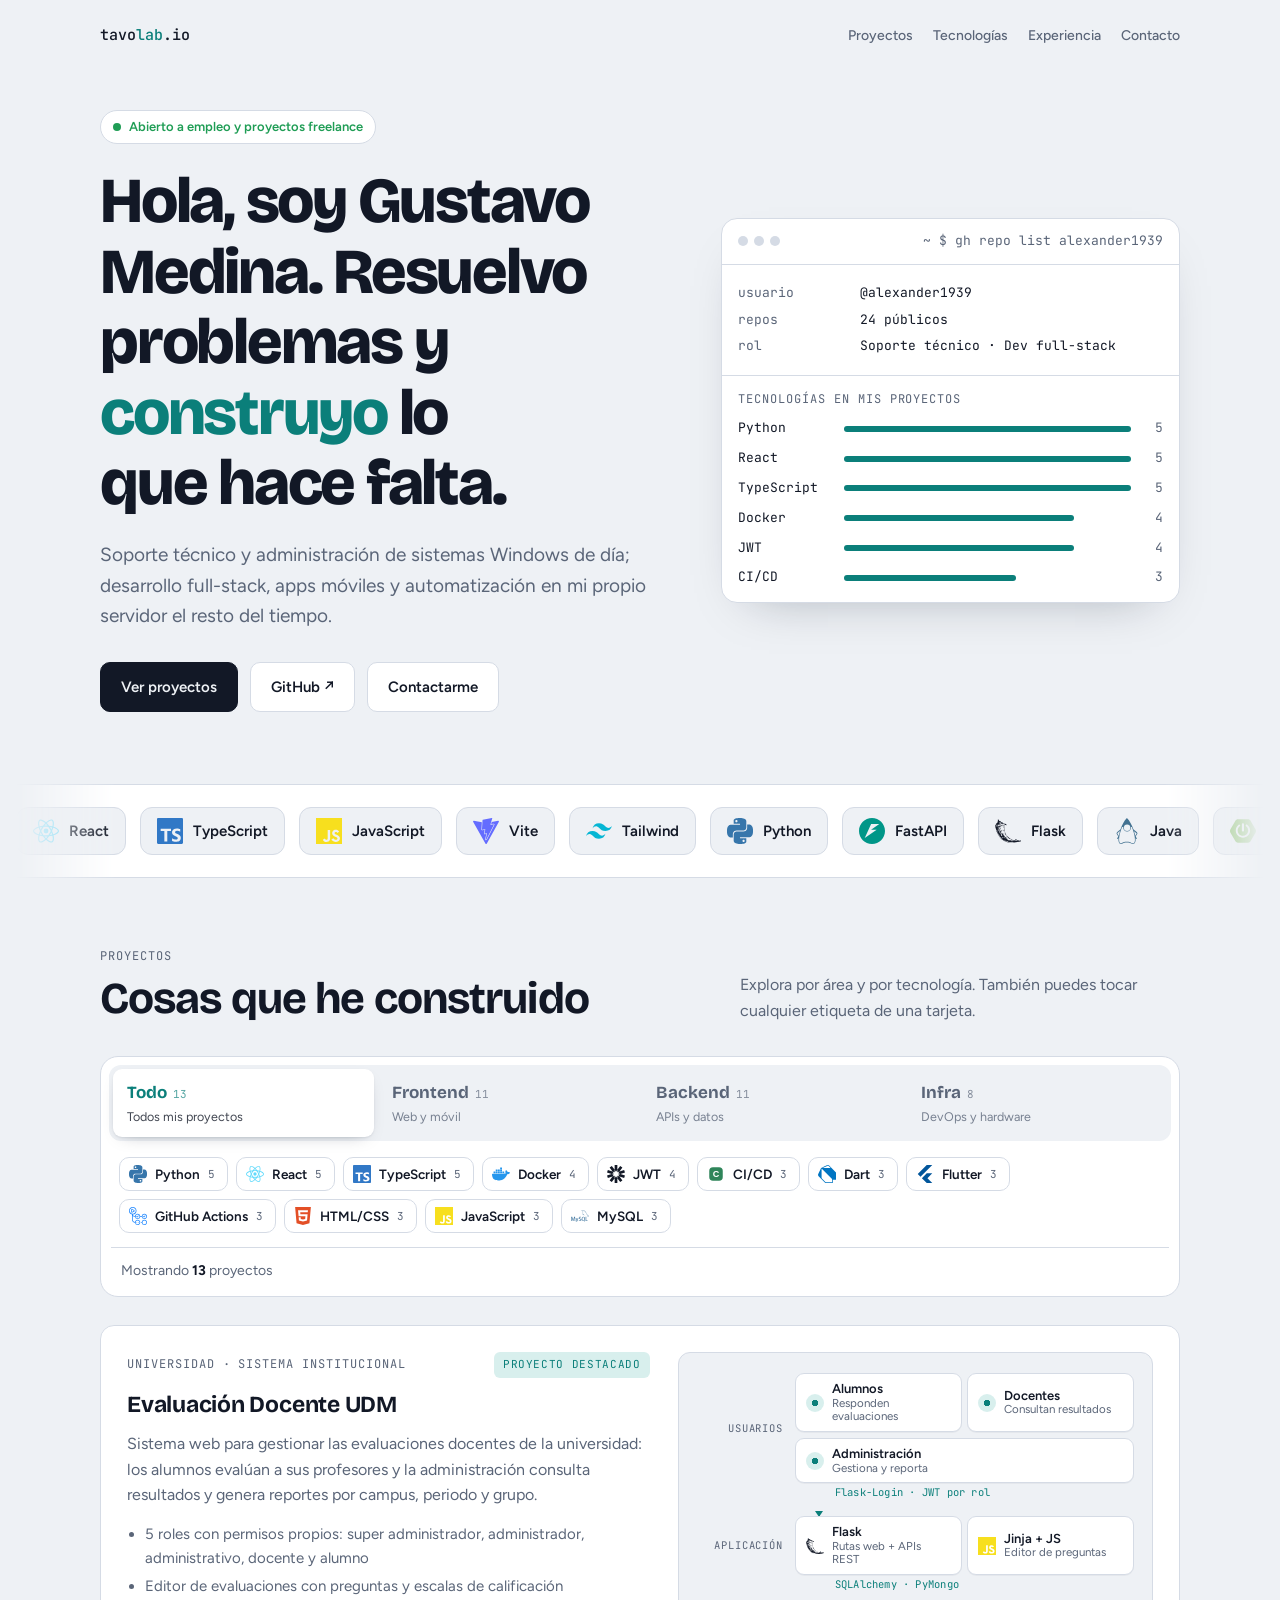
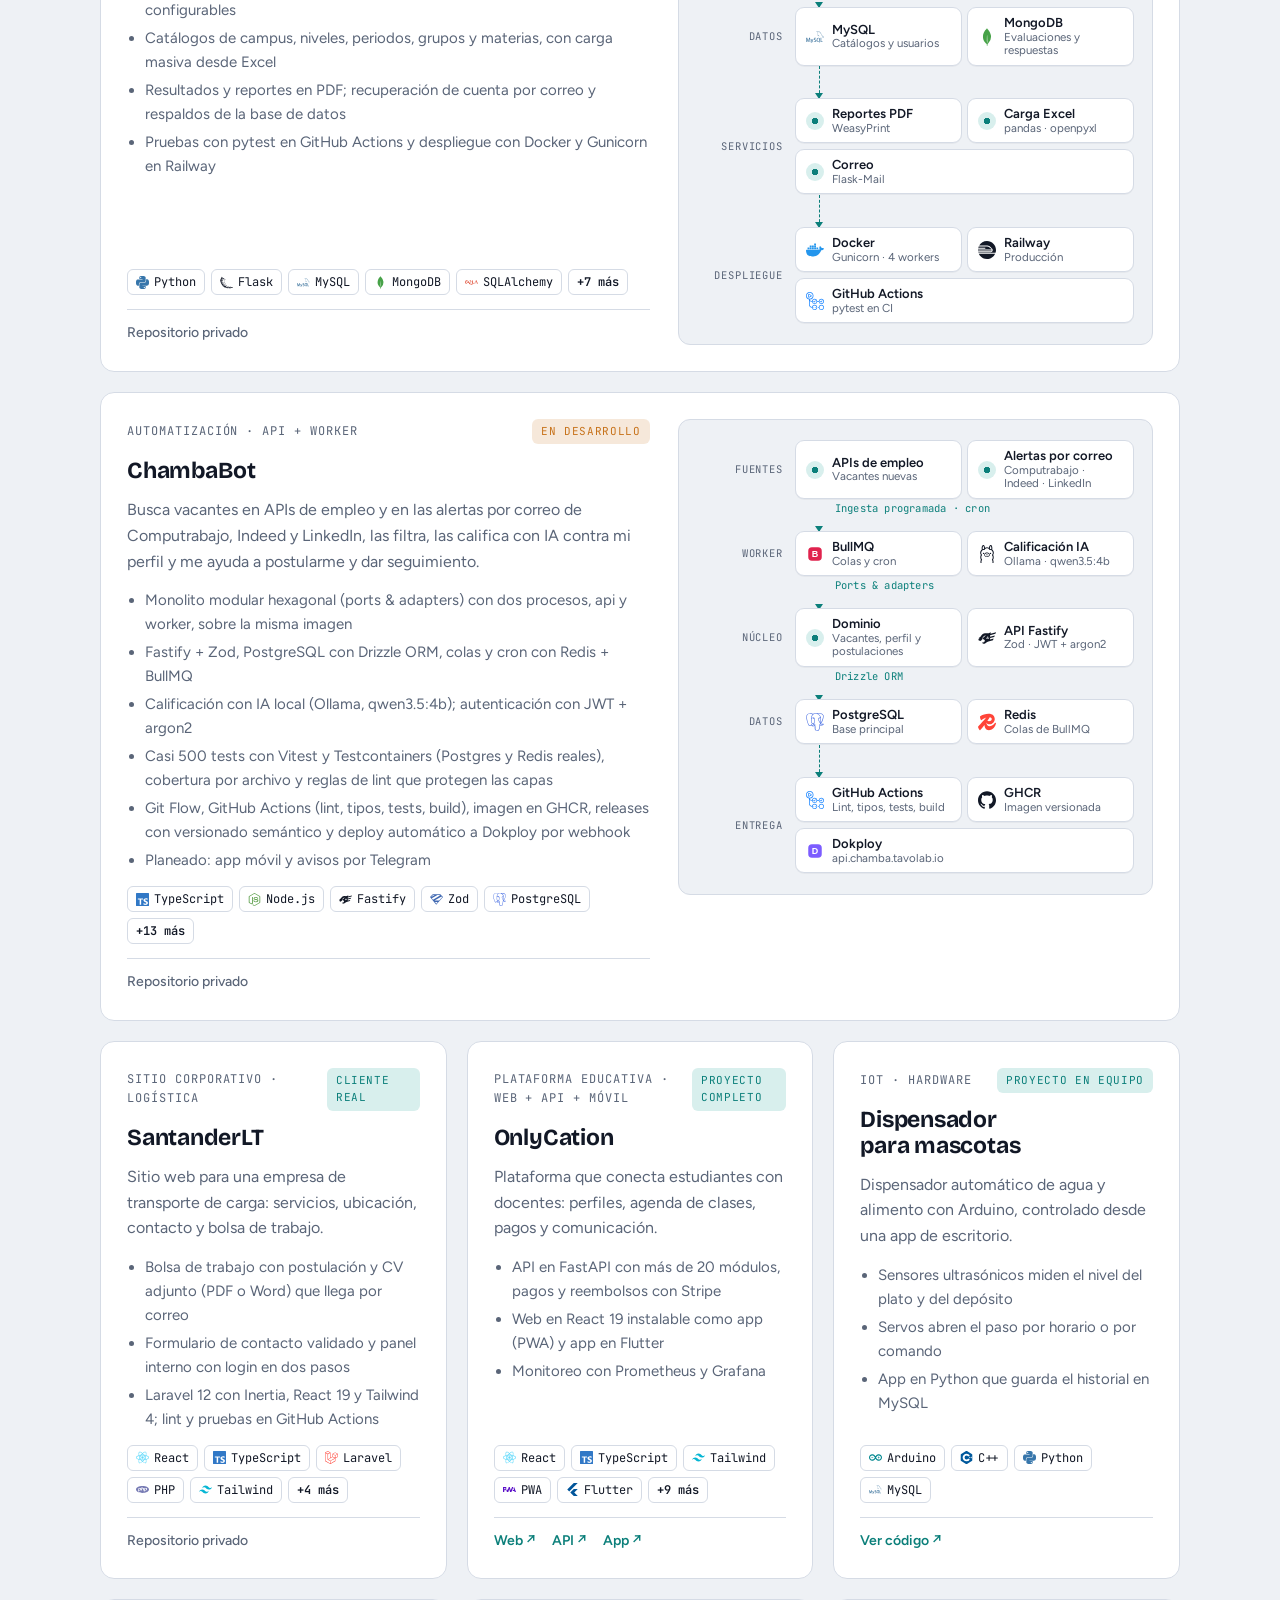
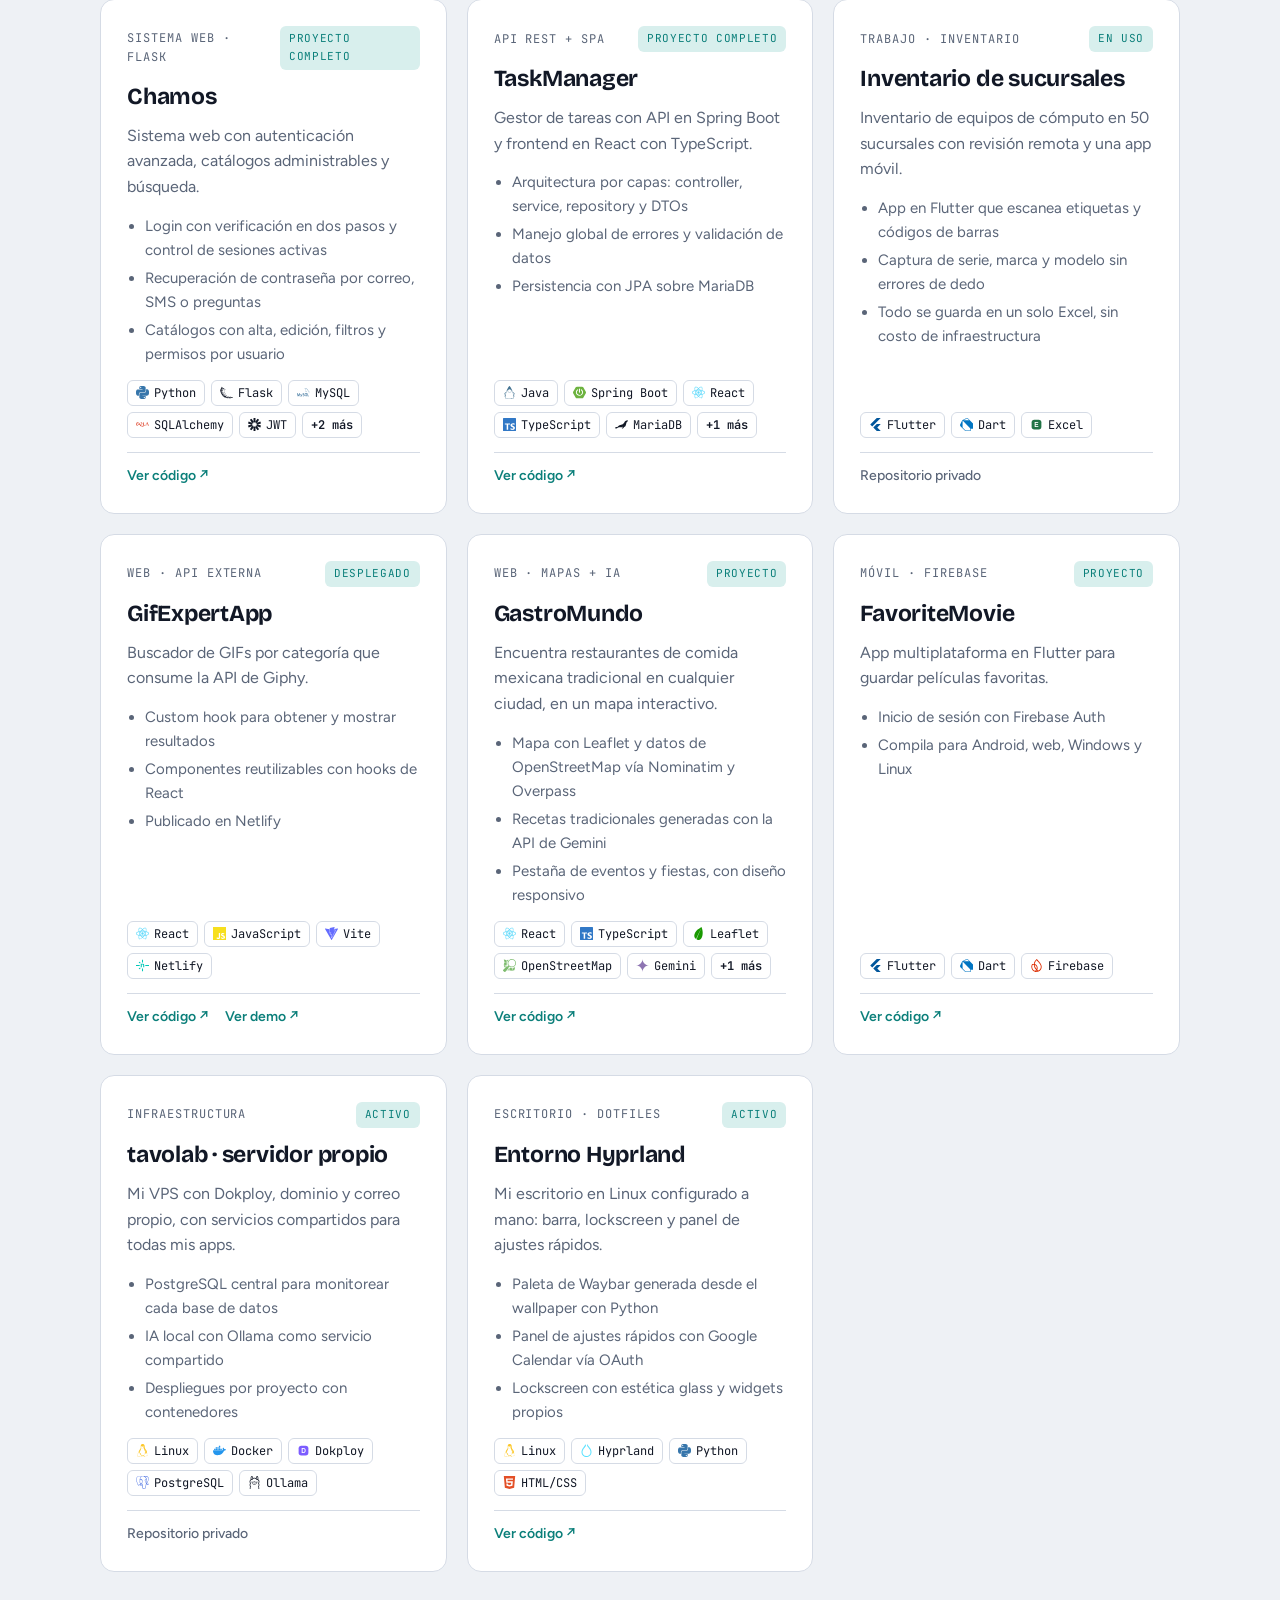
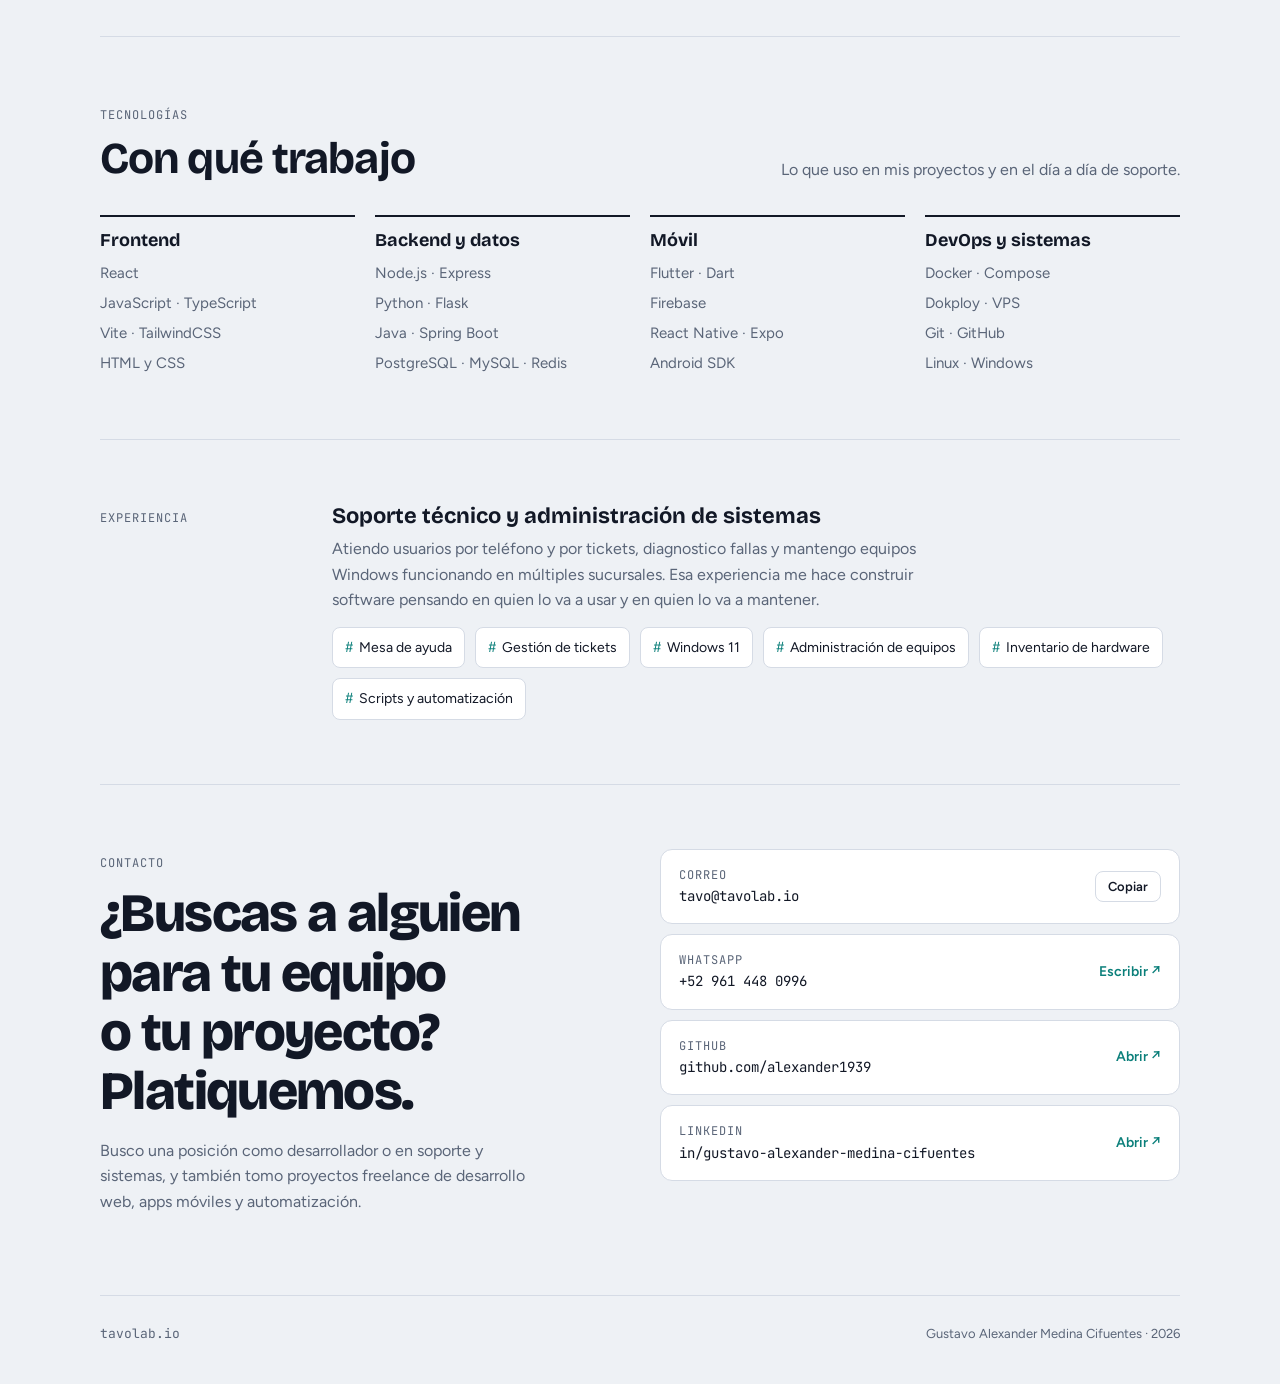
==== commit 76410c7c: "feat: destacar ChambaBot como segunda tarjeta grande Tarjeta big con arquitectura completa (fuentes," ====
--- a/index.html
+++ b/index.html
@@ -87,6 +87,17 @@
         </div>
         <div class="dg-host" aria-label="Arquitectura de Evaluación Docente UDM"></div>
       </article>
+      <article class="card big" data-id="chambabot" data-tech="TypeScript,Node.js,Fastify,Zod,PostgreSQL,Drizzle,Redis,BullMQ,Ollama,JWT,argon2,Vitest,Testcontainers,Docker,GitHub Actions,CI/CD,GHCR,Dokploy">
+        <div class="big-main">
+        <div class="card-top"><span class="label">Automatización · API + worker</span><span class="pill wip">En desarrollo</span></div>
+        <h3>ChambaBot</h3>
+        <p>Busca vacantes en APIs de empleo y en las alertas por correo de Computrabajo, Indeed y LinkedIn, las filtra, las califica con IA contra mi perfil y me ayuda a postularme y dar seguimiento.</p>
+        <ul><li>Monolito modular hexagonal (ports &amp; adapters) con dos procesos, api y worker, sobre la misma imagen</li><li>Fastify + Zod, PostgreSQL con Drizzle ORM, colas y cron con Redis + BullMQ</li><li>Calificación con IA local (Ollama, qwen3.5:4b); autenticación con JWT + argon2</li><li>Casi 500 tests con Vitest y Testcontainers (Postgres y Redis reales), cobertura por archivo y reglas de lint que protegen las capas</li><li>Git Flow, GitHub Actions (lint, tipos, tests, build), imagen en GHCR, releases con versionado semántico y deploy automático a Dokploy por webhook</li><li>Planeado: app móvil y avisos por Telegram</li></ul>
+        <div class="tags"></div>
+        <div class="card-links"><span>Repositorio privado</span></div>
+        </div>
+        <div class="dg-host" aria-label="Arquitectura de ChambaBot"></div>
+      </article>
       <article class="card" data-id="santander" data-tech="React,TypeScript,Laravel,PHP,Tailwind,Inertia,Radix UI,GitHub Actions,CI/CD">
         <div class="card-top"><span class="label">Sitio corporativo · Logística</span><span class="pill">Cliente real</span></div>
         <h3>SantanderLT</h3>
@@ -131,15 +142,6 @@
         <div class="tags"></div>
         <div class="card-links"><a href="https://github.com/alexander1939/spring-with-react" target="_blank" rel="noopener">Ver código ↗</a><button type="button" class="arch-btn" aria-expanded="false">Ver arquitectura</button></div>
         <div class="dg-over" aria-label="Arquitectura de TaskManager"><div class="dg-head"><span class="label">Arquitectura</span><b>TaskManager</b></div><div class="dg-host"></div></div>
-      </article>
-      <article class="card" data-id="chambabot" data-tech="Docker,Dokploy,CI/CD">
-        <div class="card-top"><span class="label">Automatización · API</span><span class="pill wip">En desarrollo</span></div>
-        <h3>ChambaBot</h3>
-        <p>Busca vacantes que coinciden con mi perfil y me manda un resumen por correo.</p>
-        <ul><li>Arquitectura basada en API, desplegada con Dokploy en mi VPS</li><li>Planeado: app móvil y avisos por Telegram</li><li>Postular desde la app con mi CV y seguir el estado</li></ul>
-        <div class="tags"></div>
-        <div class="card-links"><span>Repositorio privado</span><button type="button" class="arch-btn" aria-expanded="false">Ver arquitectura</button></div>
-        <div class="dg-over" aria-label="Arquitectura de ChambaBot"><div class="dg-head"><span class="label">Arquitectura</span><b>ChambaBot</b></div><div class="dg-host"></div></div>
       </article>
       <article class="card" data-id="inventario" data-tech="Flutter,Dart,Excel">
         <div class="card-top"><span class="label">Trabajo · Inventario</span><span class="pill">En uso</span></div>
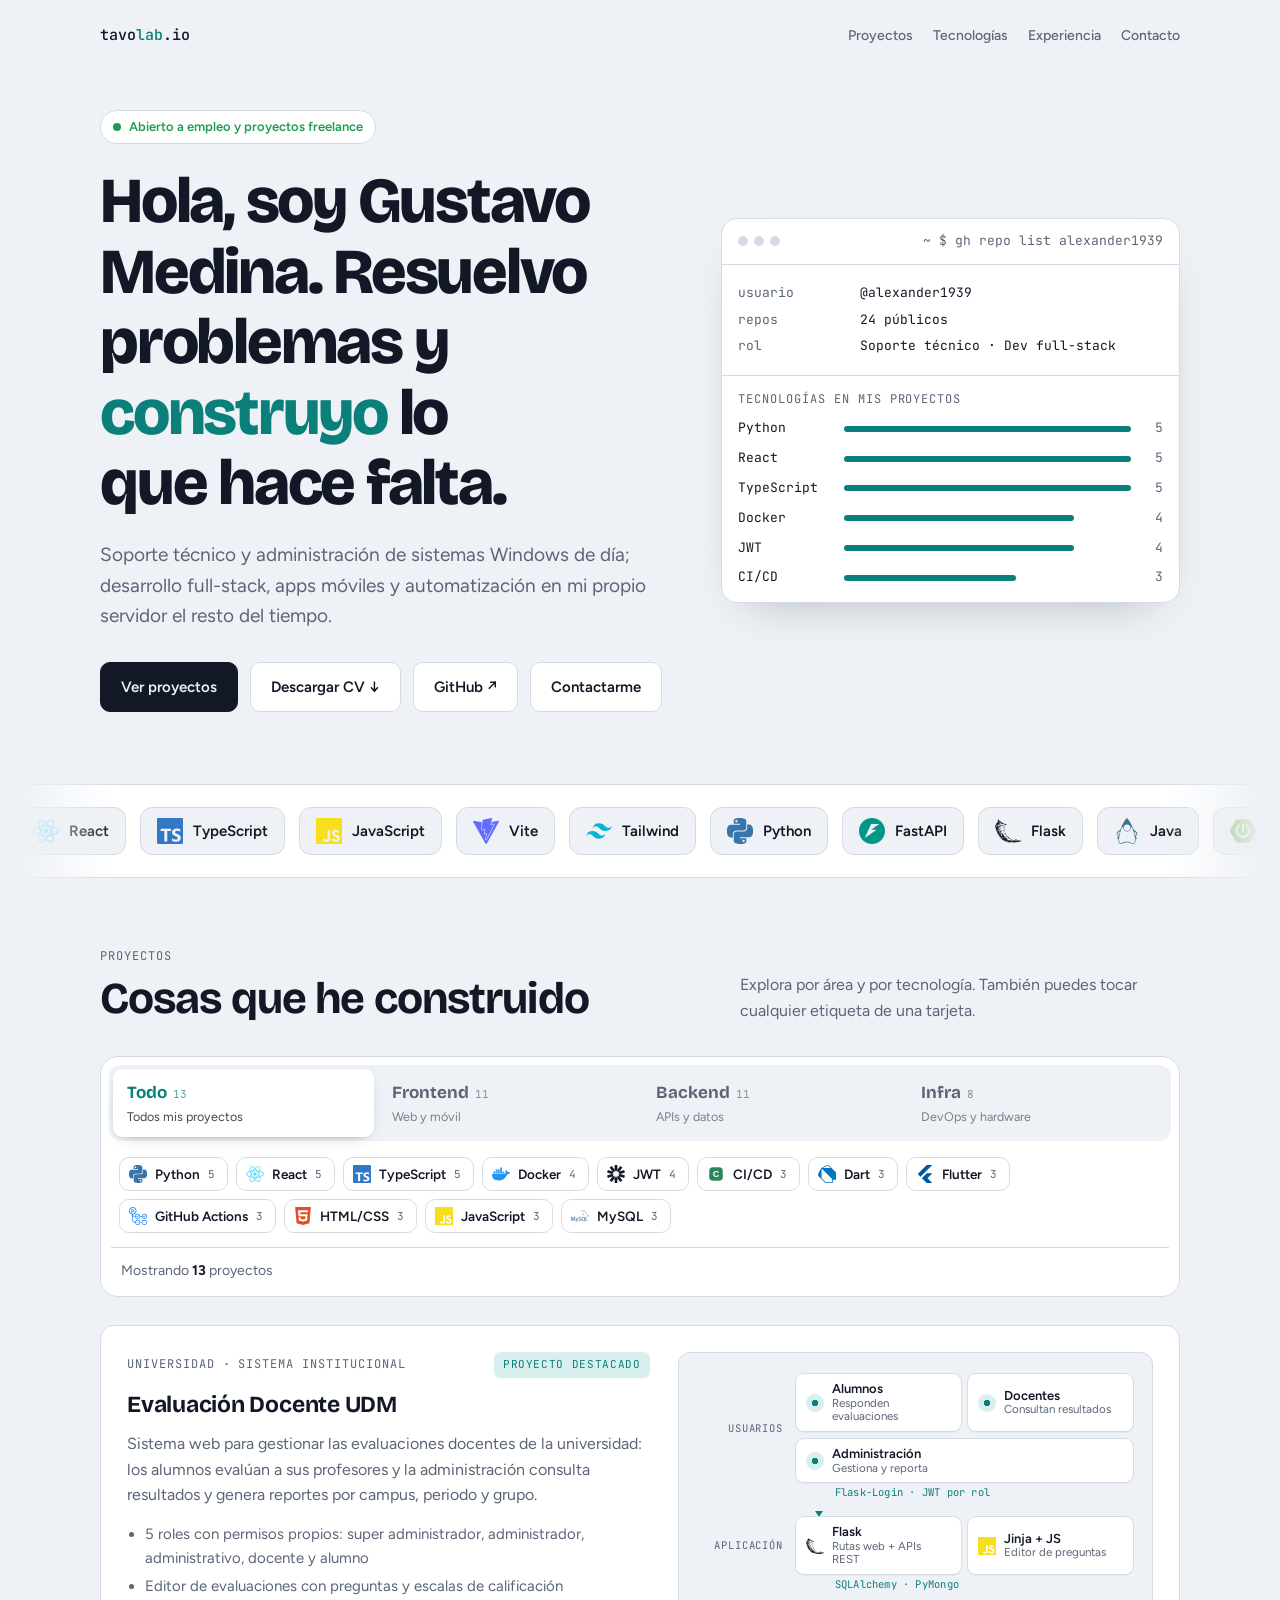
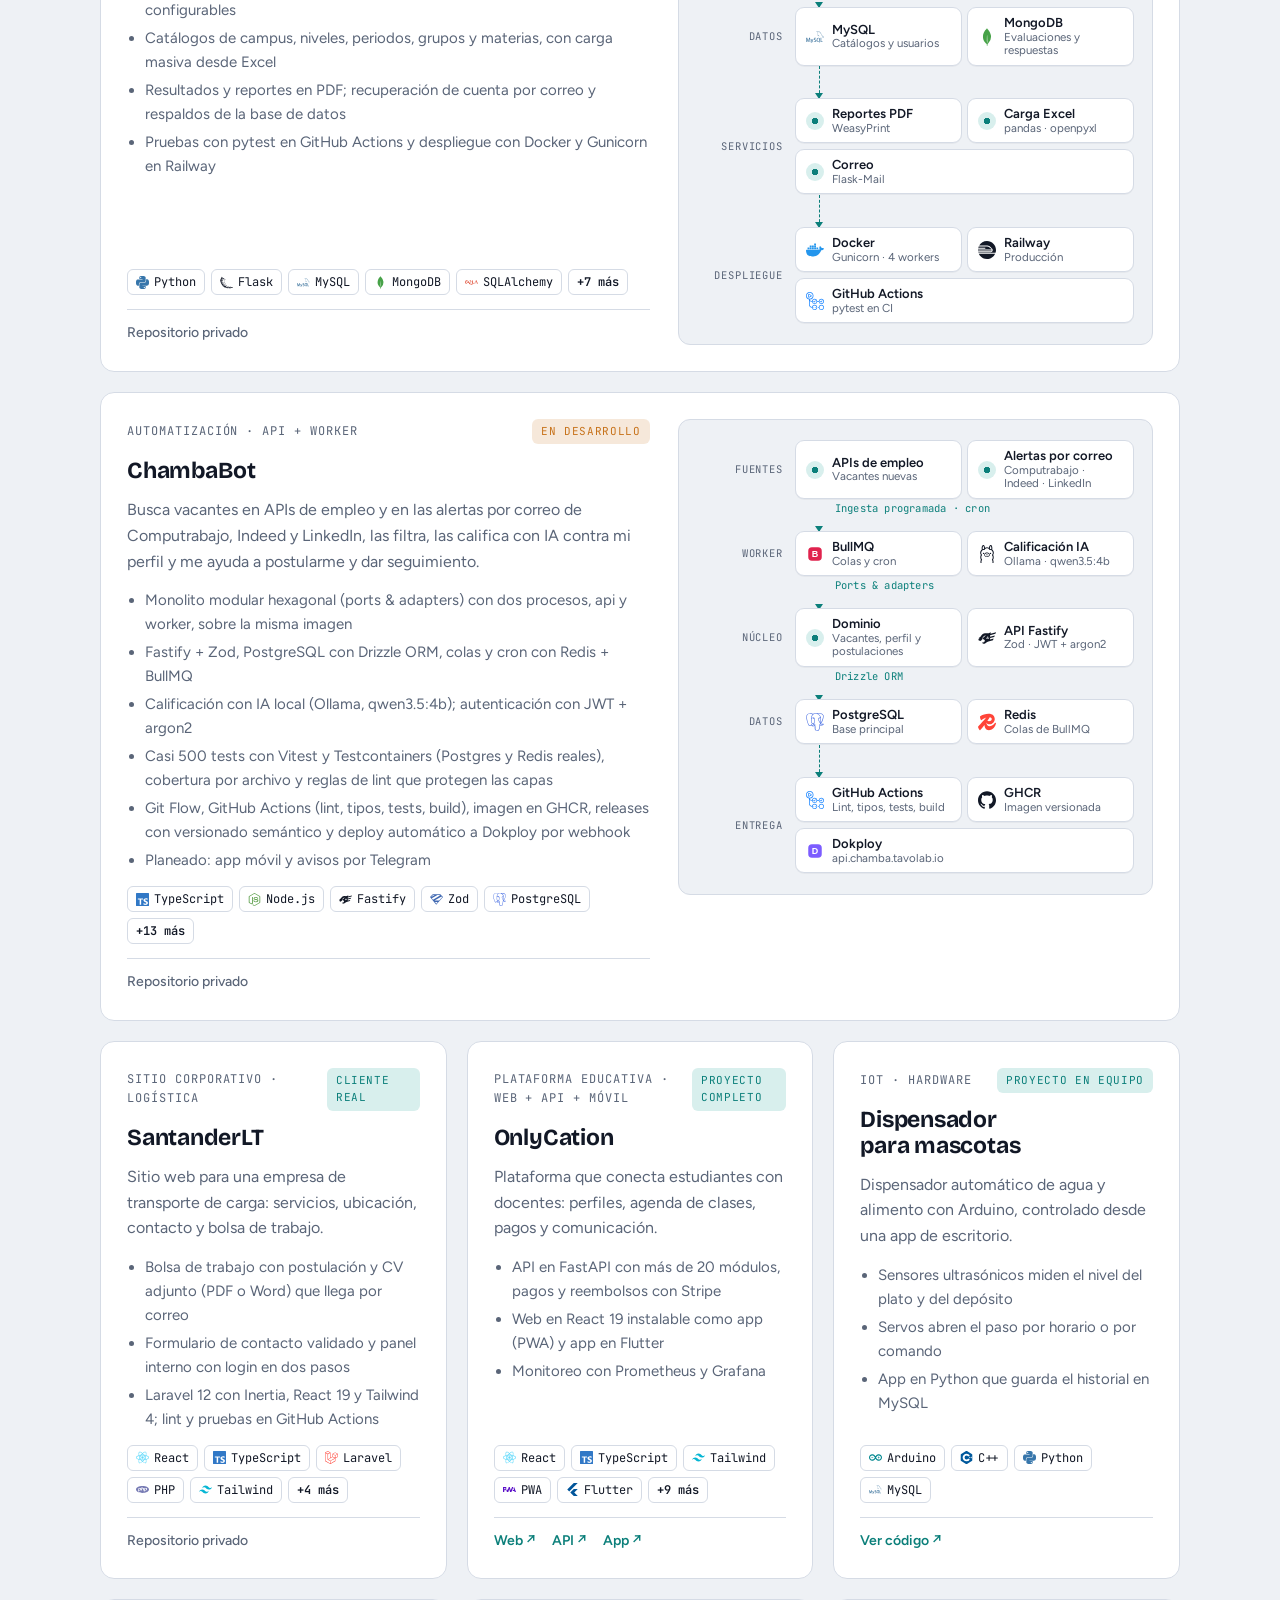
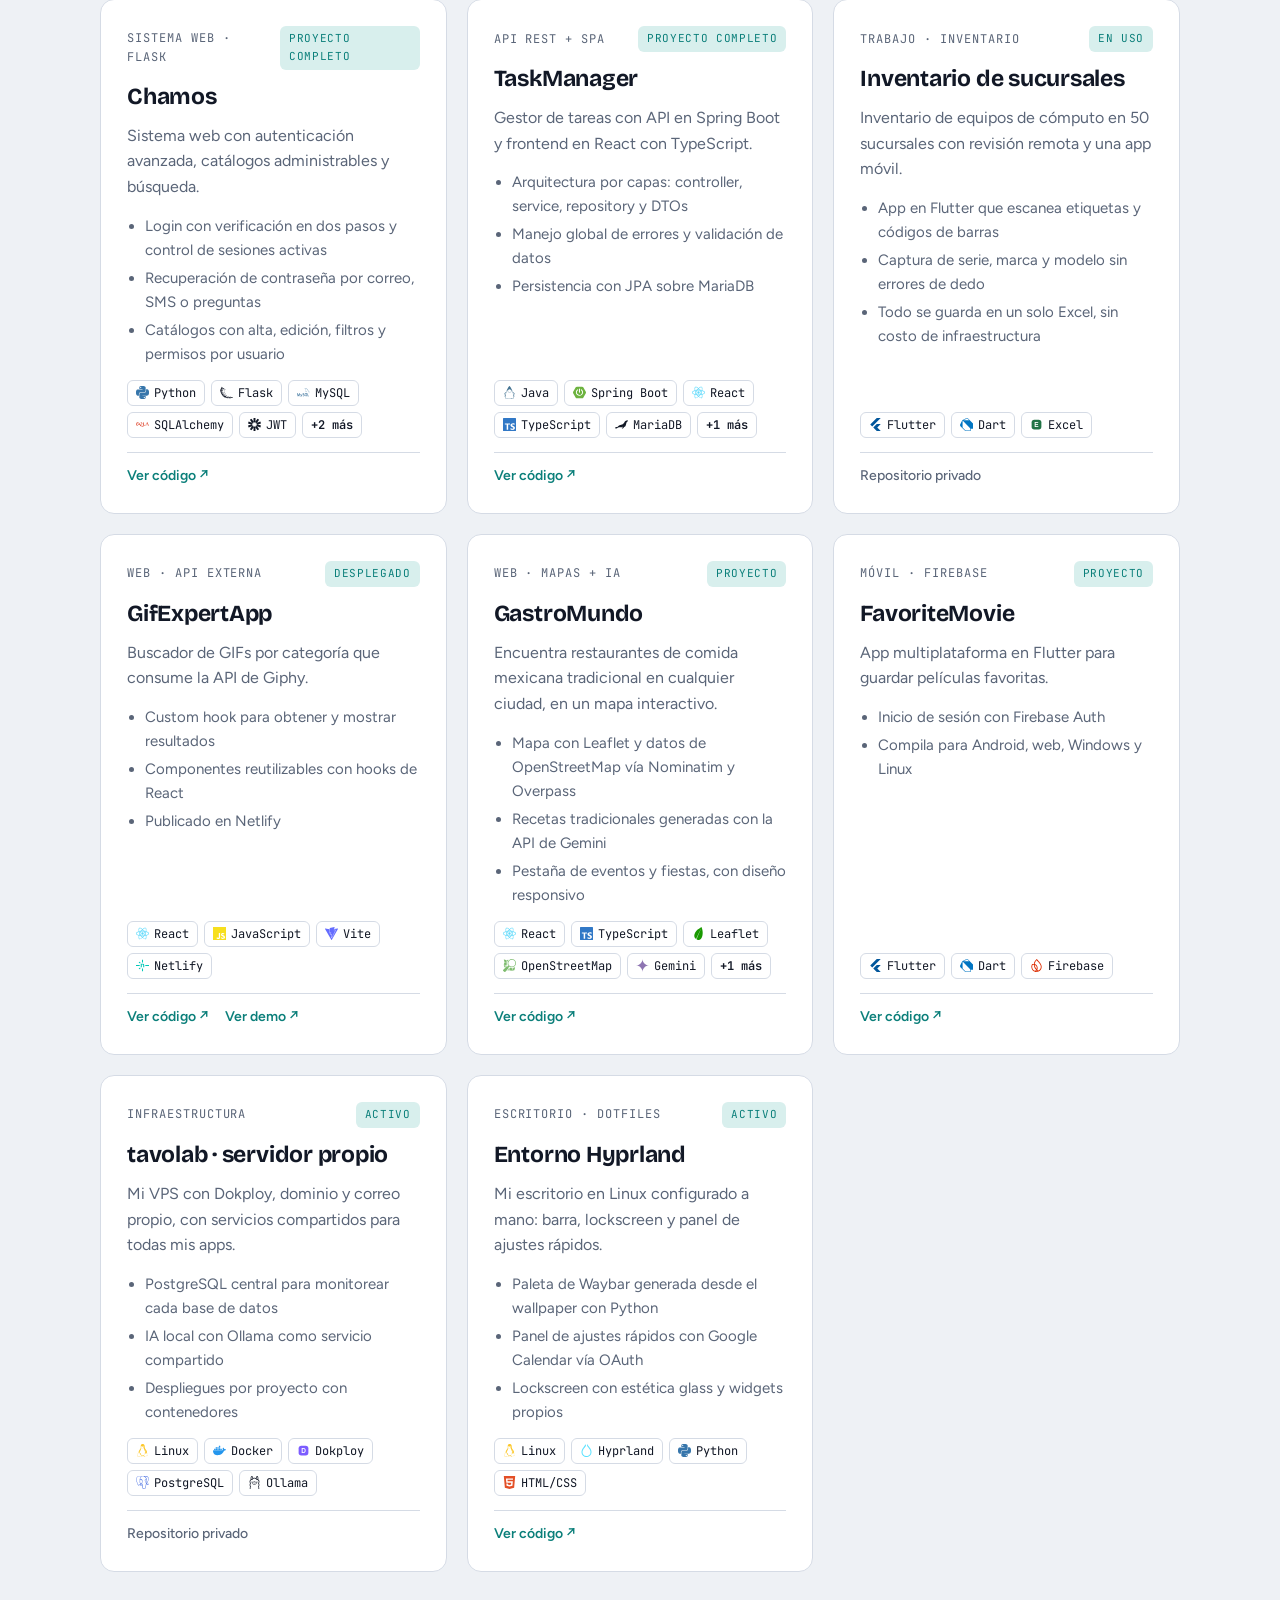
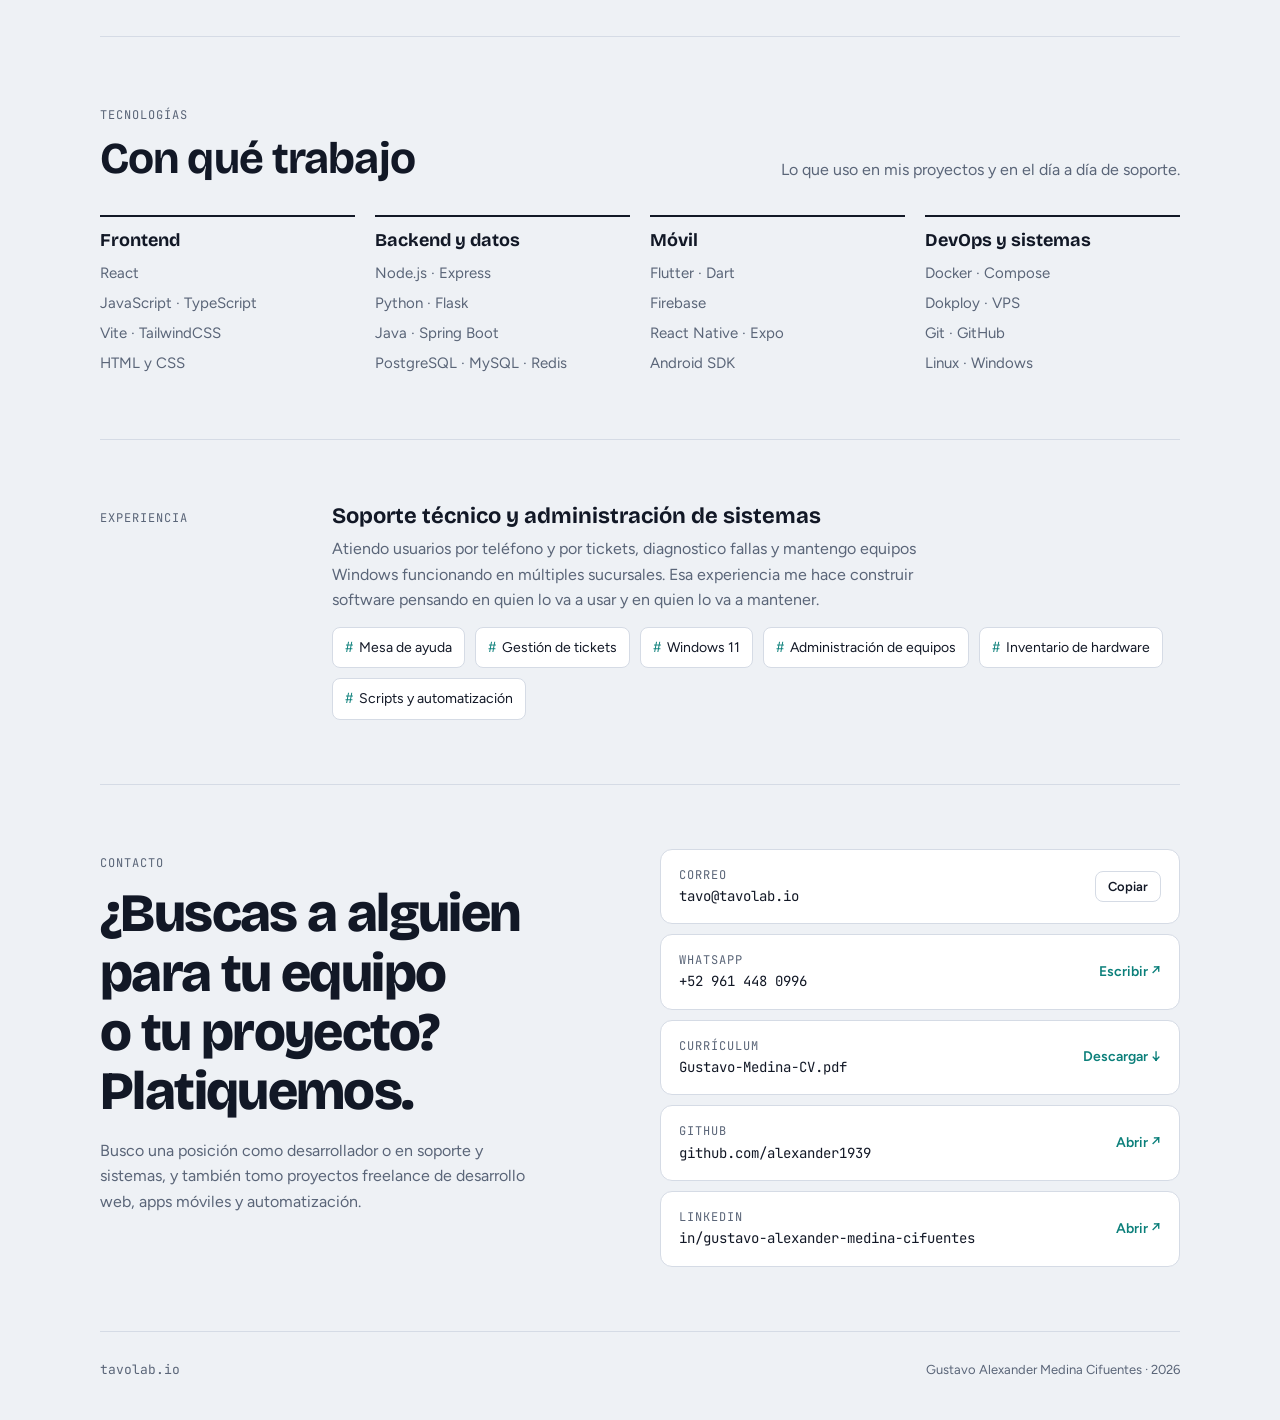
==== commit 37f60e12: "feat: botón "Descargar CV" en el hero y en contacto Ruta /cv/Gustavo-Medina-CV.pdf servida por nginx" ====
--- a/index.html
+++ b/index.html
@@ -41,6 +41,7 @@
       <p class="lead">Soporte técnico y administración de sistemas Windows de día; desarrollo full-stack, apps móviles y automatización en mi propio servidor el resto del tiempo.</p>
       <div class="btns">
         <a class="btn primary" href="#proyectos">Ver proyectos</a>
+        <a class="btn" href="/cv/Gustavo-Medina-CV.pdf" download>Descargar CV ↓</a>
         <a class="btn" href="https://github.com/alexander1939" target="_blank" rel="noopener">GitHub ↗</a>
         <a class="btn" href="#contacto">Contactarme</a>
       </div>
@@ -236,6 +237,7 @@
       <div class="links">
         <div class="link"><div><div class="label">Correo</div><div class="val" id="v-mail">tavo@tavolab.io</div></div><button class="copy" data-copy="v-mail">Copiar</button></div>
         <div class="link"><div><div class="label">WhatsApp</div><div class="val" id="v-tel">+52 961 448 0996</div></div><a class="go" href="https://wa.me/529614480996" target="_blank" rel="noopener">Escribir ↗</a></div>
+        <div class="link"><div><div class="label">Currículum</div><div class="val">Gustavo-Medina-CV.pdf</div></div><a class="go" href="/cv/Gustavo-Medina-CV.pdf" download>Descargar ↓</a></div>
         <div class="link"><div><div class="label">GitHub</div><div class="val">github.com/alexander1939</div></div><a class="go" href="https://github.com/alexander1939" target="_blank" rel="noopener">Abrir ↗</a></div>
         <div class="link"><div><div class="label">LinkedIn</div><div class="val">in/gustavo-alexander-medina-cifuentes</div></div><a class="go" href="https://www.linkedin.com/in/gustavo-alexander-medina-cifuentes-429521445" target="_blank" rel="noopener">Abrir ↗</a></div>
       </div>
--- a/css/styles.css
+++ b/css/styles.css
@@ -255,7 +255,6 @@
   .lead{font-size:16.5px;margin:16px 0 24px}
   .btns{display:grid;grid-template-columns:1fr 1fr;gap:10px}
   .btns .btn{justify-content:center;padding:12px 14px}
-  .btns .btn.primary{grid-column:1/-1}
   .marquee{padding-block:16px}
   .chip{padding:8px 12px;font-size:14px}.chip svg{width:22px;height:22px}
   section{padding-block:44px}
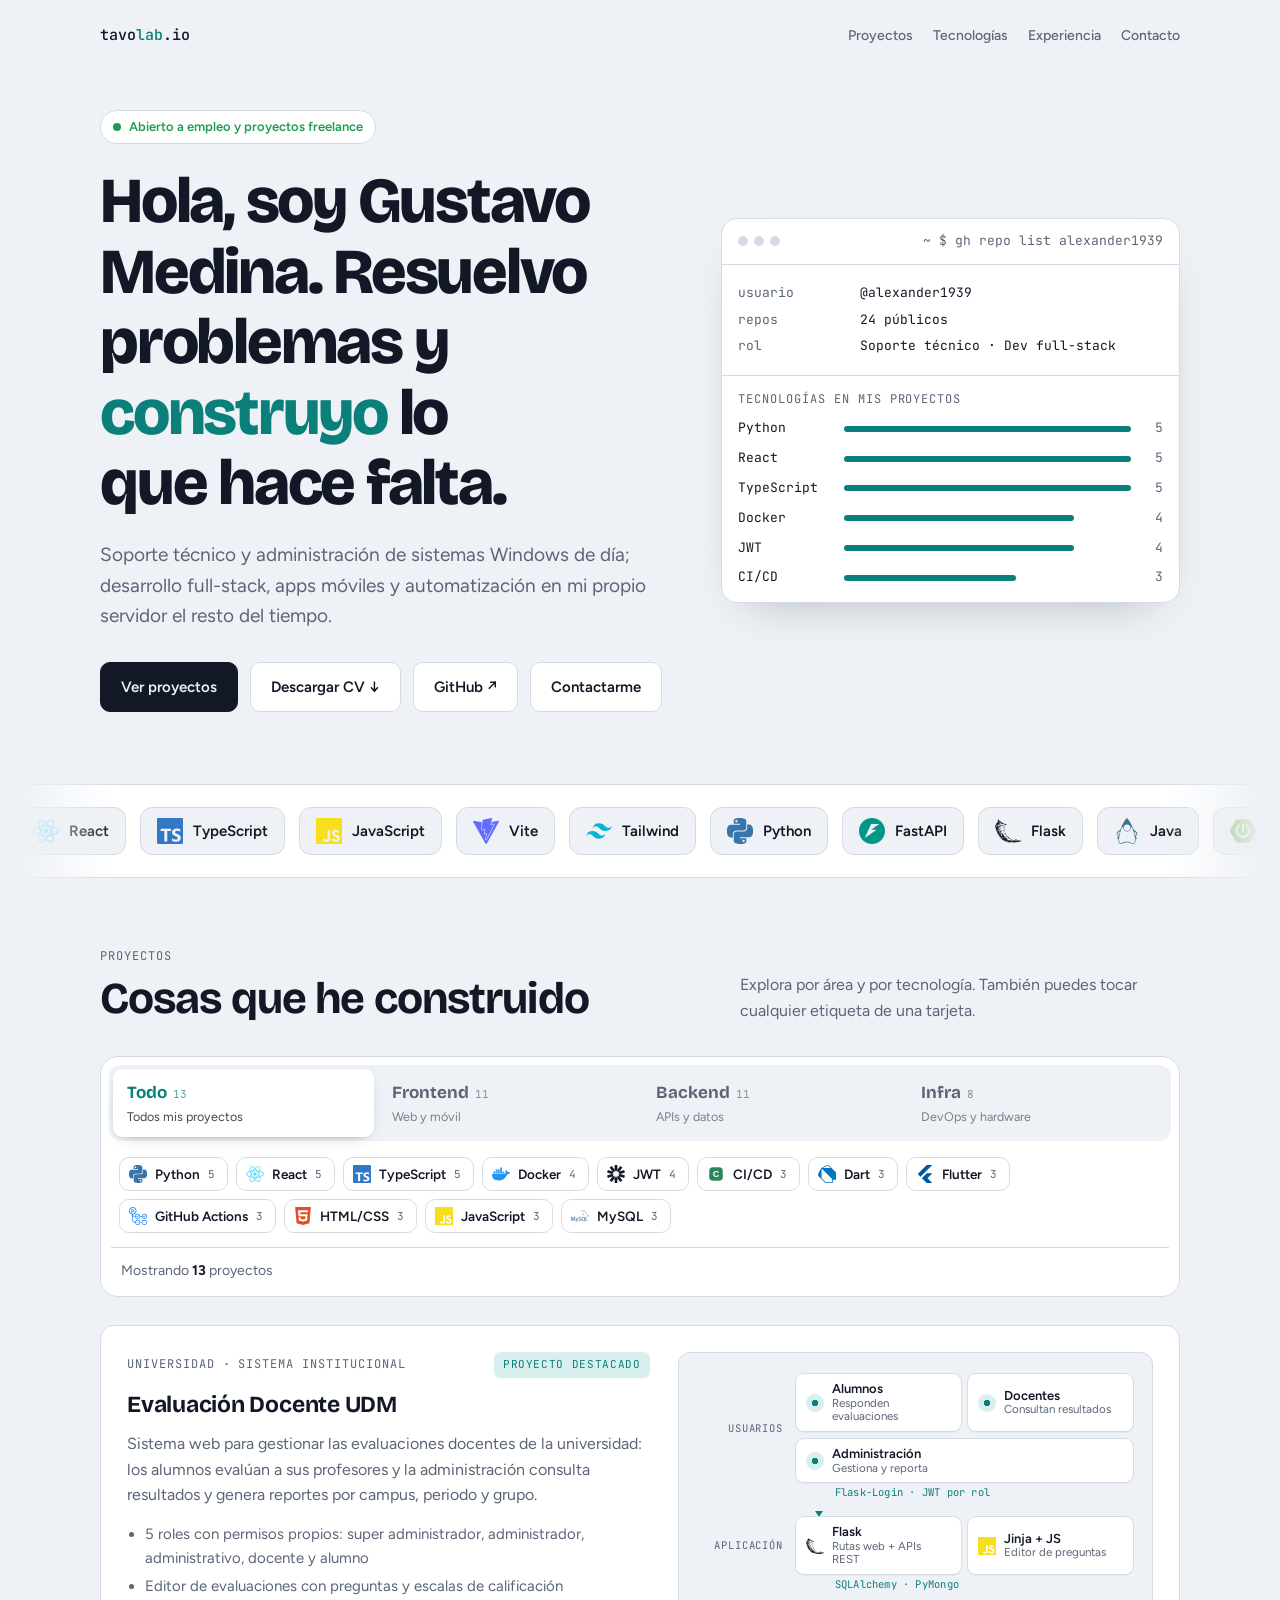
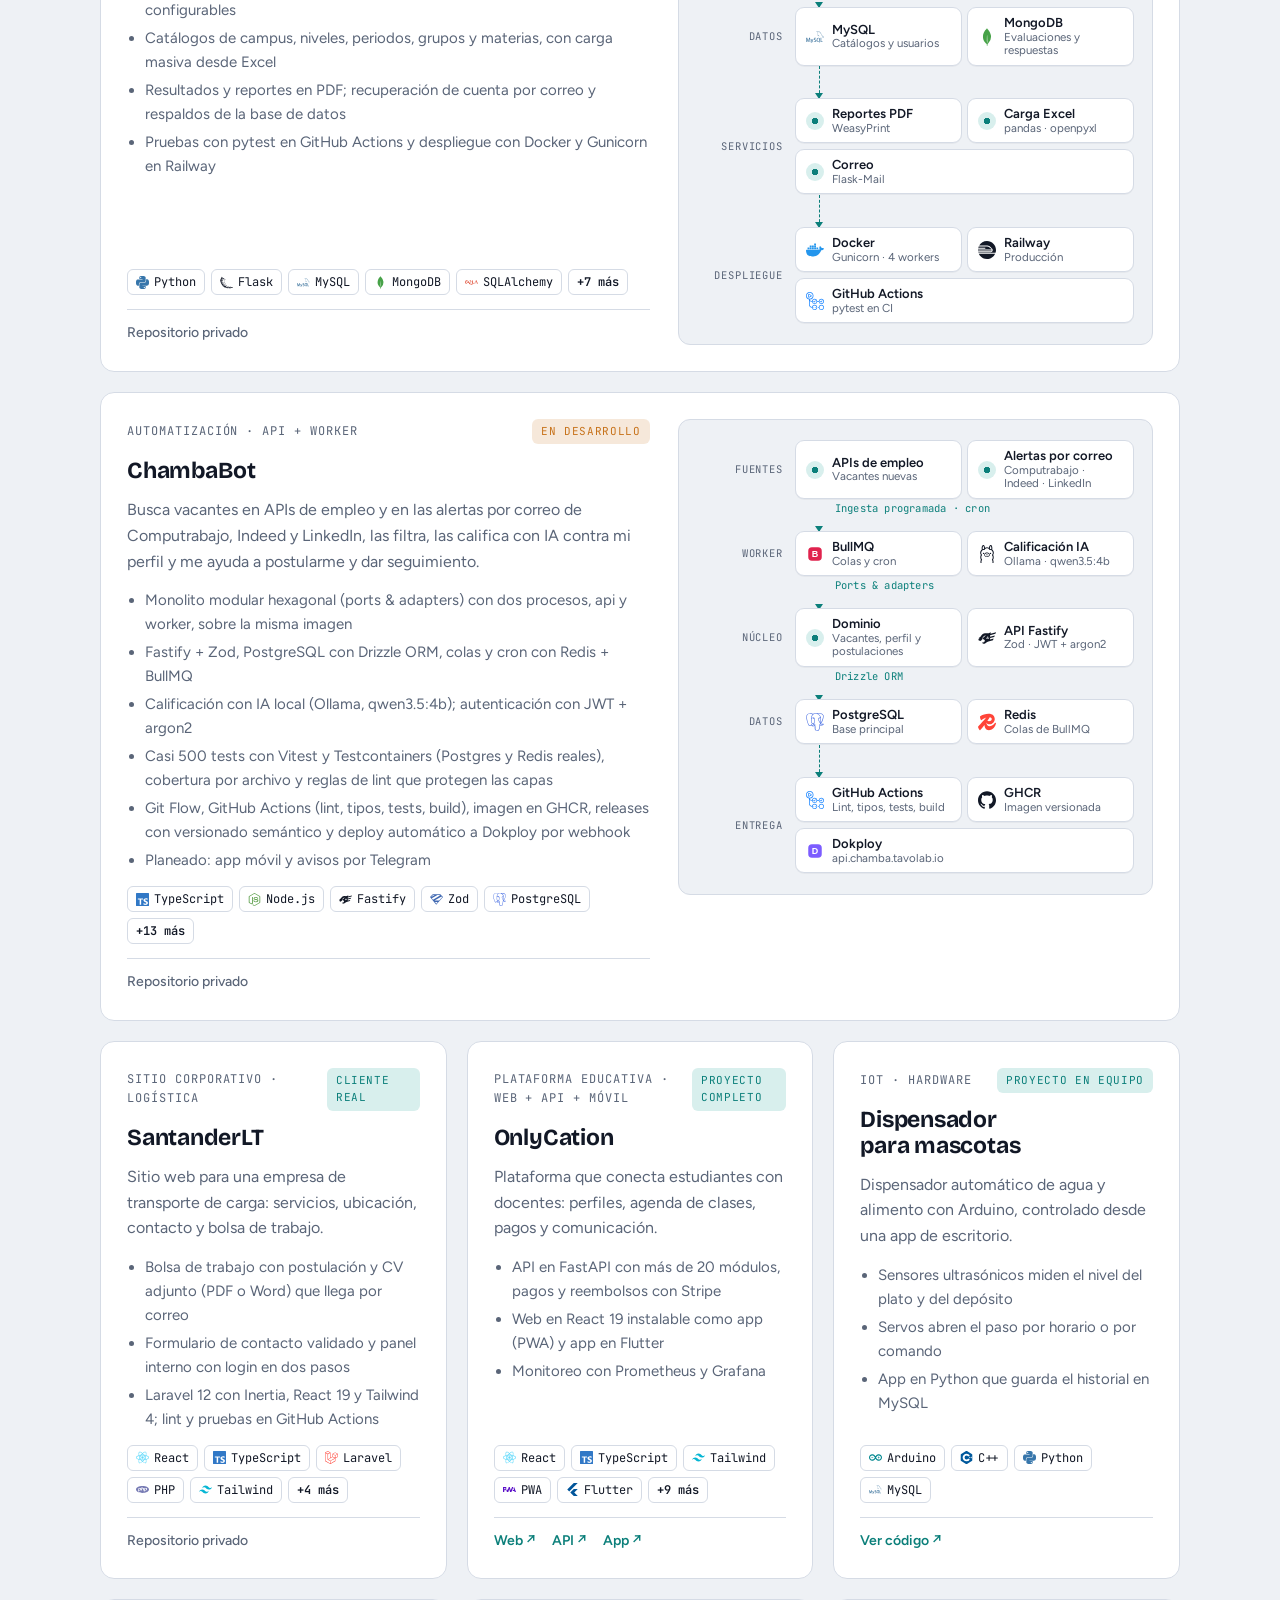
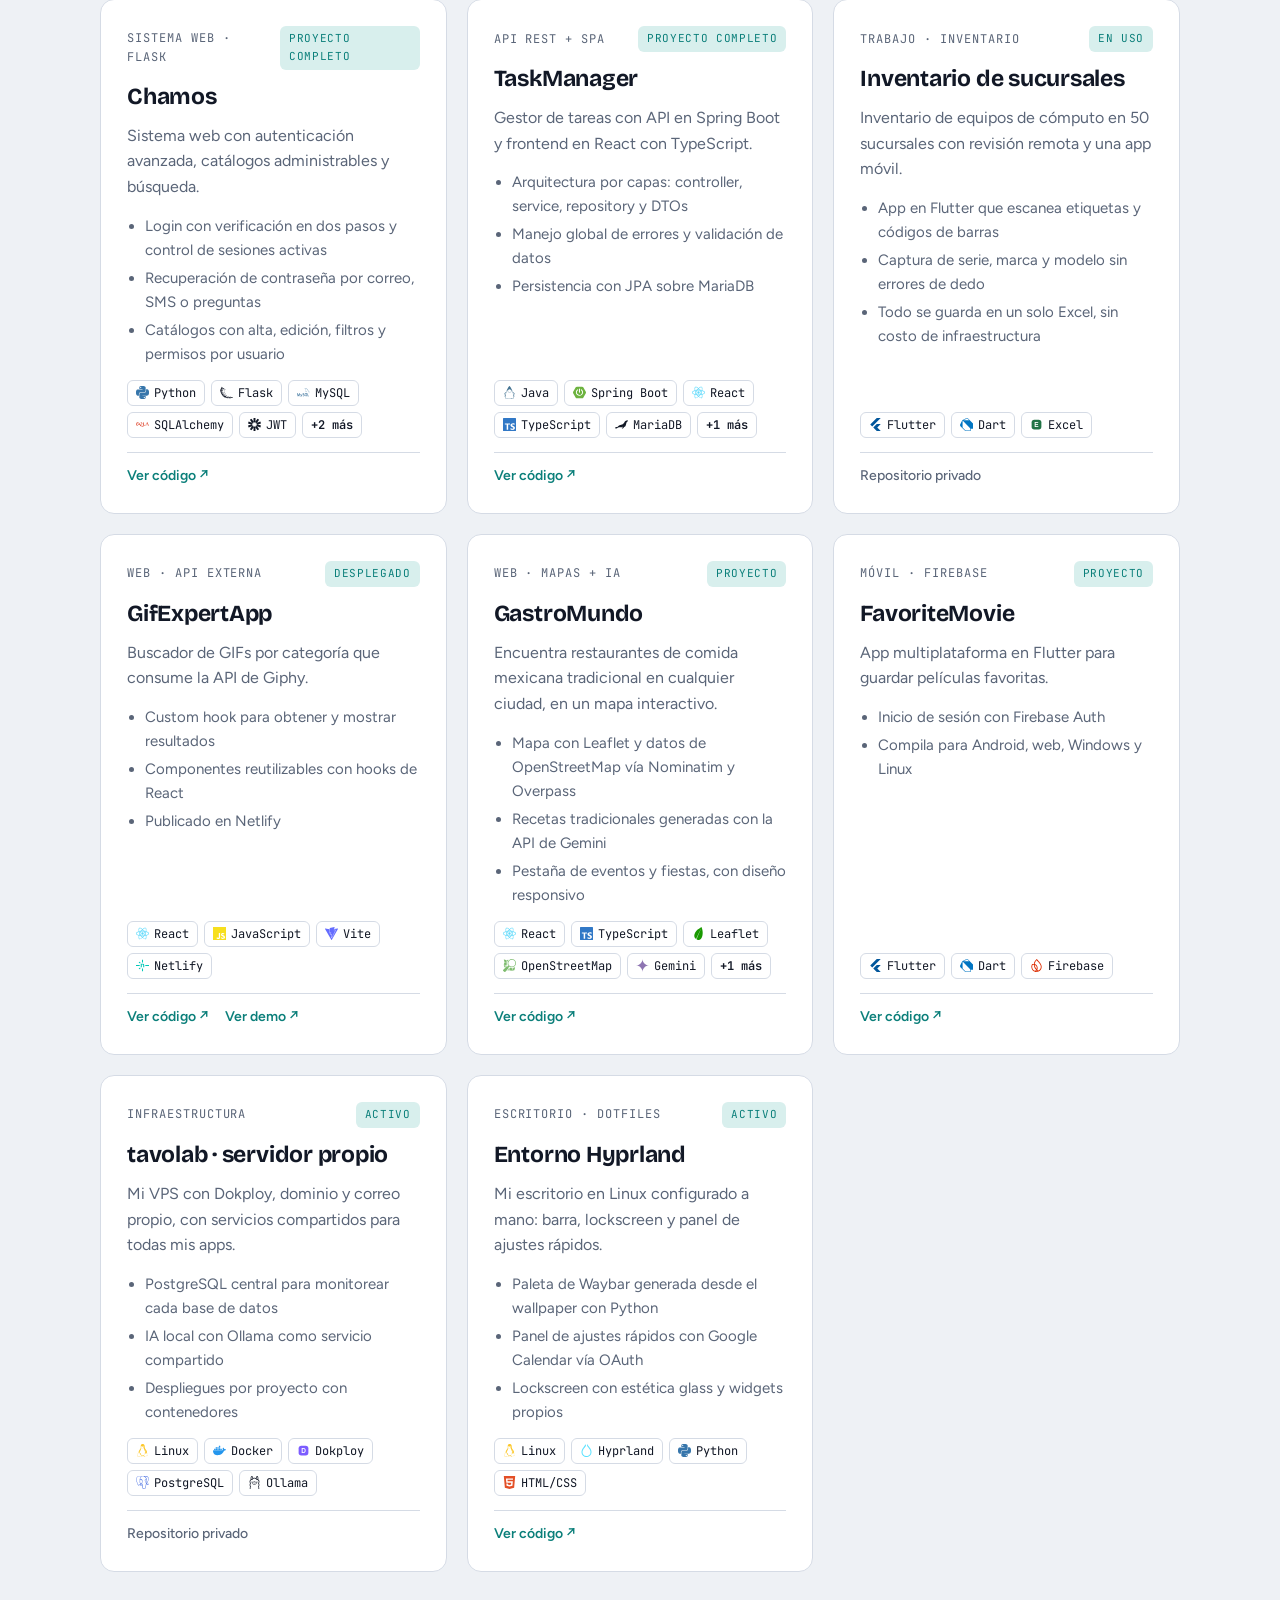
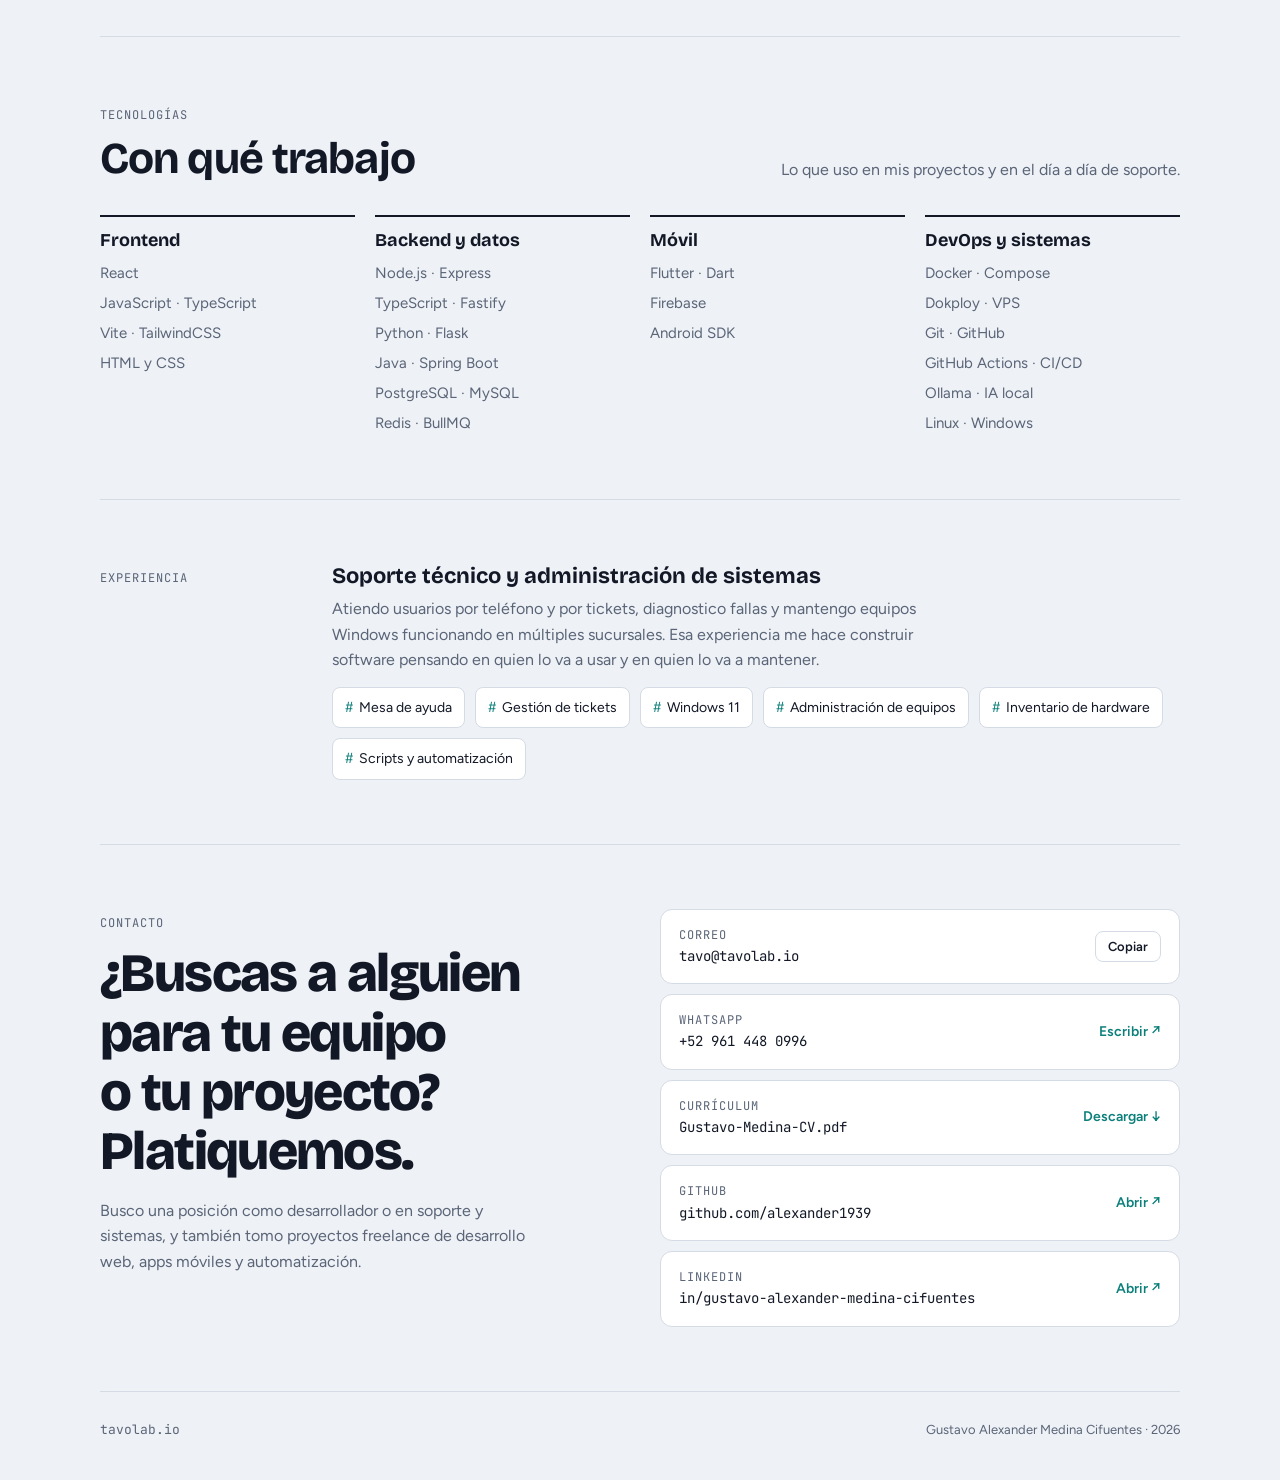
==== commit 3467522d: "feat: actualizar la sección "Con qué trabajo" Backend: TypeScript · Fastify y Redis · BullMQ. DevOps" ====
--- a/index.html
+++ b/index.html
@@ -15,7 +15,12 @@
 <meta property="og:title" content="Gustavo Medina · Desarrollador full-stack">
 <meta property="og:description" content="Proyectos web, móviles e IoT, con su arquitectura. Abierto a empleo y freelance.">
 <meta property="og:locale" content="es_MX">
-<meta name="twitter:card" content="summary">
+<meta property="og:image" content="https://tavolab.io/assets/og.png">
+<meta property="og:image:type" content="image/png">
+<meta property="og:image:width" content="1200">
+<meta property="og:image:height" content="630">
+<meta property="og:image:alt" content="Gustavo Medina · Soporte TI · Desarrollador full-stack · tavolab.io">
+<meta name="twitter:card" content="summary_large_image">
 <style>:root{padding-top:env(safe-area-inset-top,0px);padding-bottom:env(safe-area-inset-bottom,0px)}html{scroll-behavior:smooth}body{margin:0;font-family:system-ui,sans-serif;font-size:14px}img{max-width:100%}[hidden]{display:none!important}@media (prefers-reduced-motion:reduce){html{scroll-behavior:auto}}</style>
 <link rel="preconnect" href="https://fonts.googleapis.com">
 <link rel="stylesheet" href="https://fonts.googleapis.com/css2?family=Bricolage+Grotesque:opsz,wght@12..96,500;12..96,700;12..96,800&family=Figtree:wght@400;500;600&family=JetBrains+Mono:wght@400;500&display=swap">
@@ -208,9 +213,9 @@
     </div>
     <div class="stack">
       <div><h3>Frontend</h3><ul><li>React</li><li>JavaScript · TypeScript</li><li>Vite · TailwindCSS</li><li>HTML y CSS</li></ul></div>
-      <div><h3>Backend y datos</h3><ul><li>Node.js · Express</li><li>Python · Flask</li><li>Java · Spring Boot</li><li>PostgreSQL · MySQL · Redis</li></ul></div>
-      <div><h3>Móvil</h3><ul><li>Flutter · Dart</li><li>Firebase</li><li>React Native · Expo</li><li>Android SDK</li></ul></div>
-      <div><h3>DevOps y sistemas</h3><ul><li>Docker · Compose</li><li>Dokploy · VPS</li><li>Git · GitHub</li><li>Linux · Windows</li></ul></div>
+      <div><h3>Backend y datos</h3><ul><li>Node.js · Express</li><li>TypeScript · Fastify</li><li>Python · Flask</li><li>Java · Spring Boot</li><li>PostgreSQL · MySQL</li><li>Redis · BullMQ</li></ul></div>
+      <div><h3>Móvil</h3><ul><li>Flutter · Dart</li><li>Firebase</li><li>Android SDK</li></ul></div>
+      <div><h3>DevOps y sistemas</h3><ul><li>Docker · Compose</li><li>Dokploy · VPS</li><li>Git · GitHub</li><li>GitHub Actions · CI/CD</li><li>Ollama · IA local</li><li>Linux · Windows</li></ul></div>
     </div>
   </section>
 
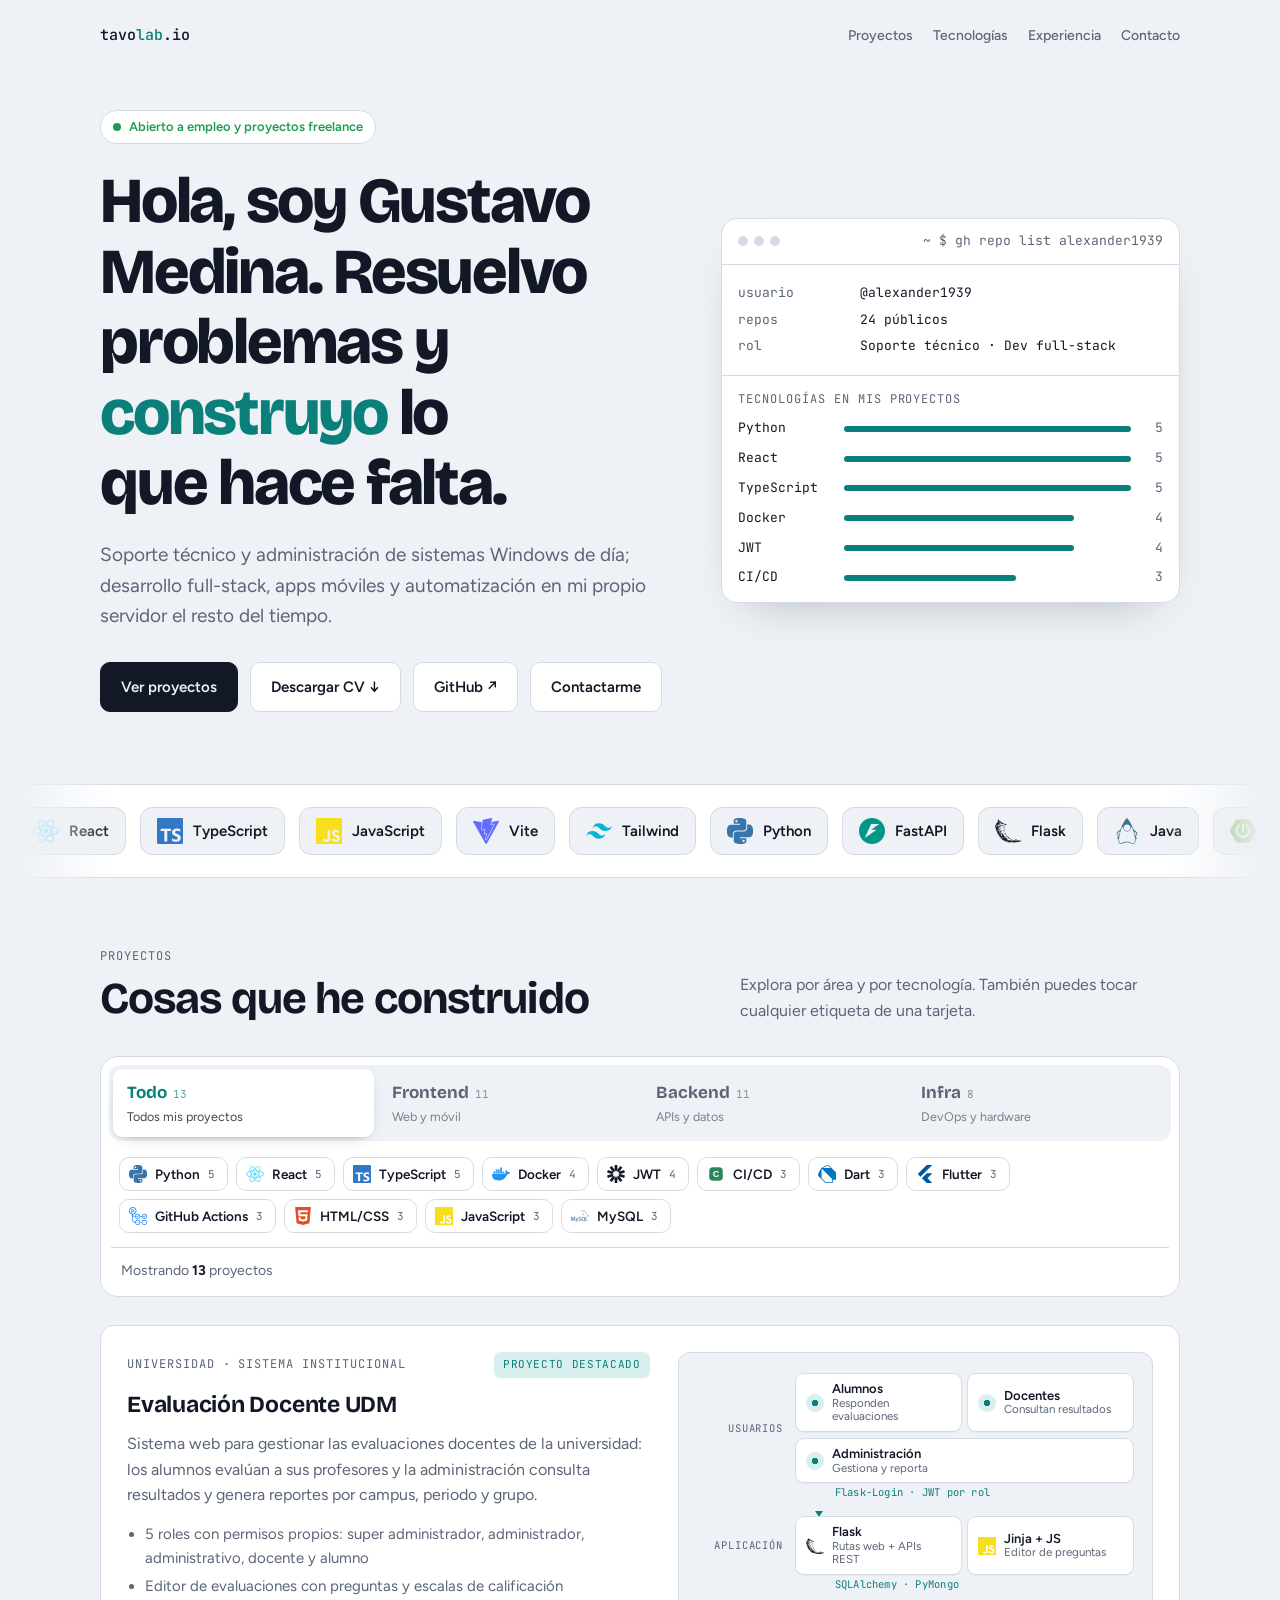
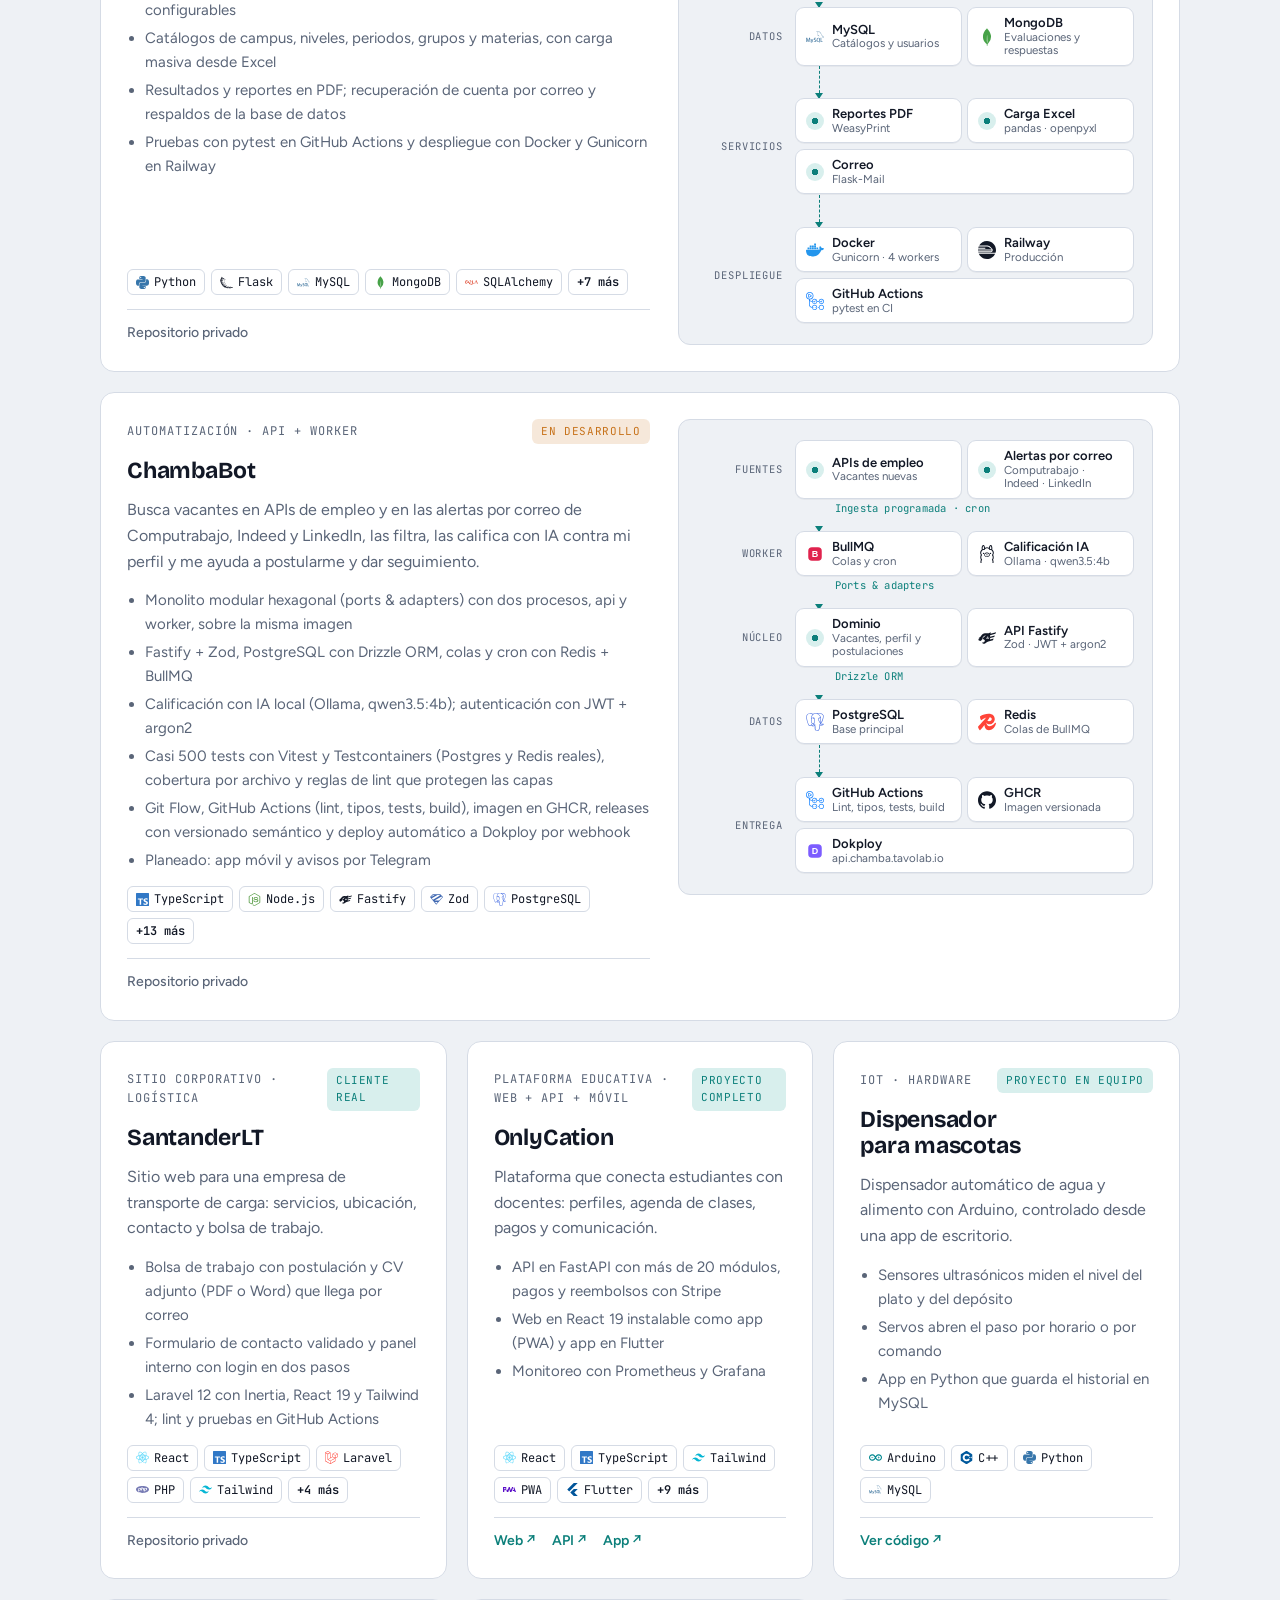
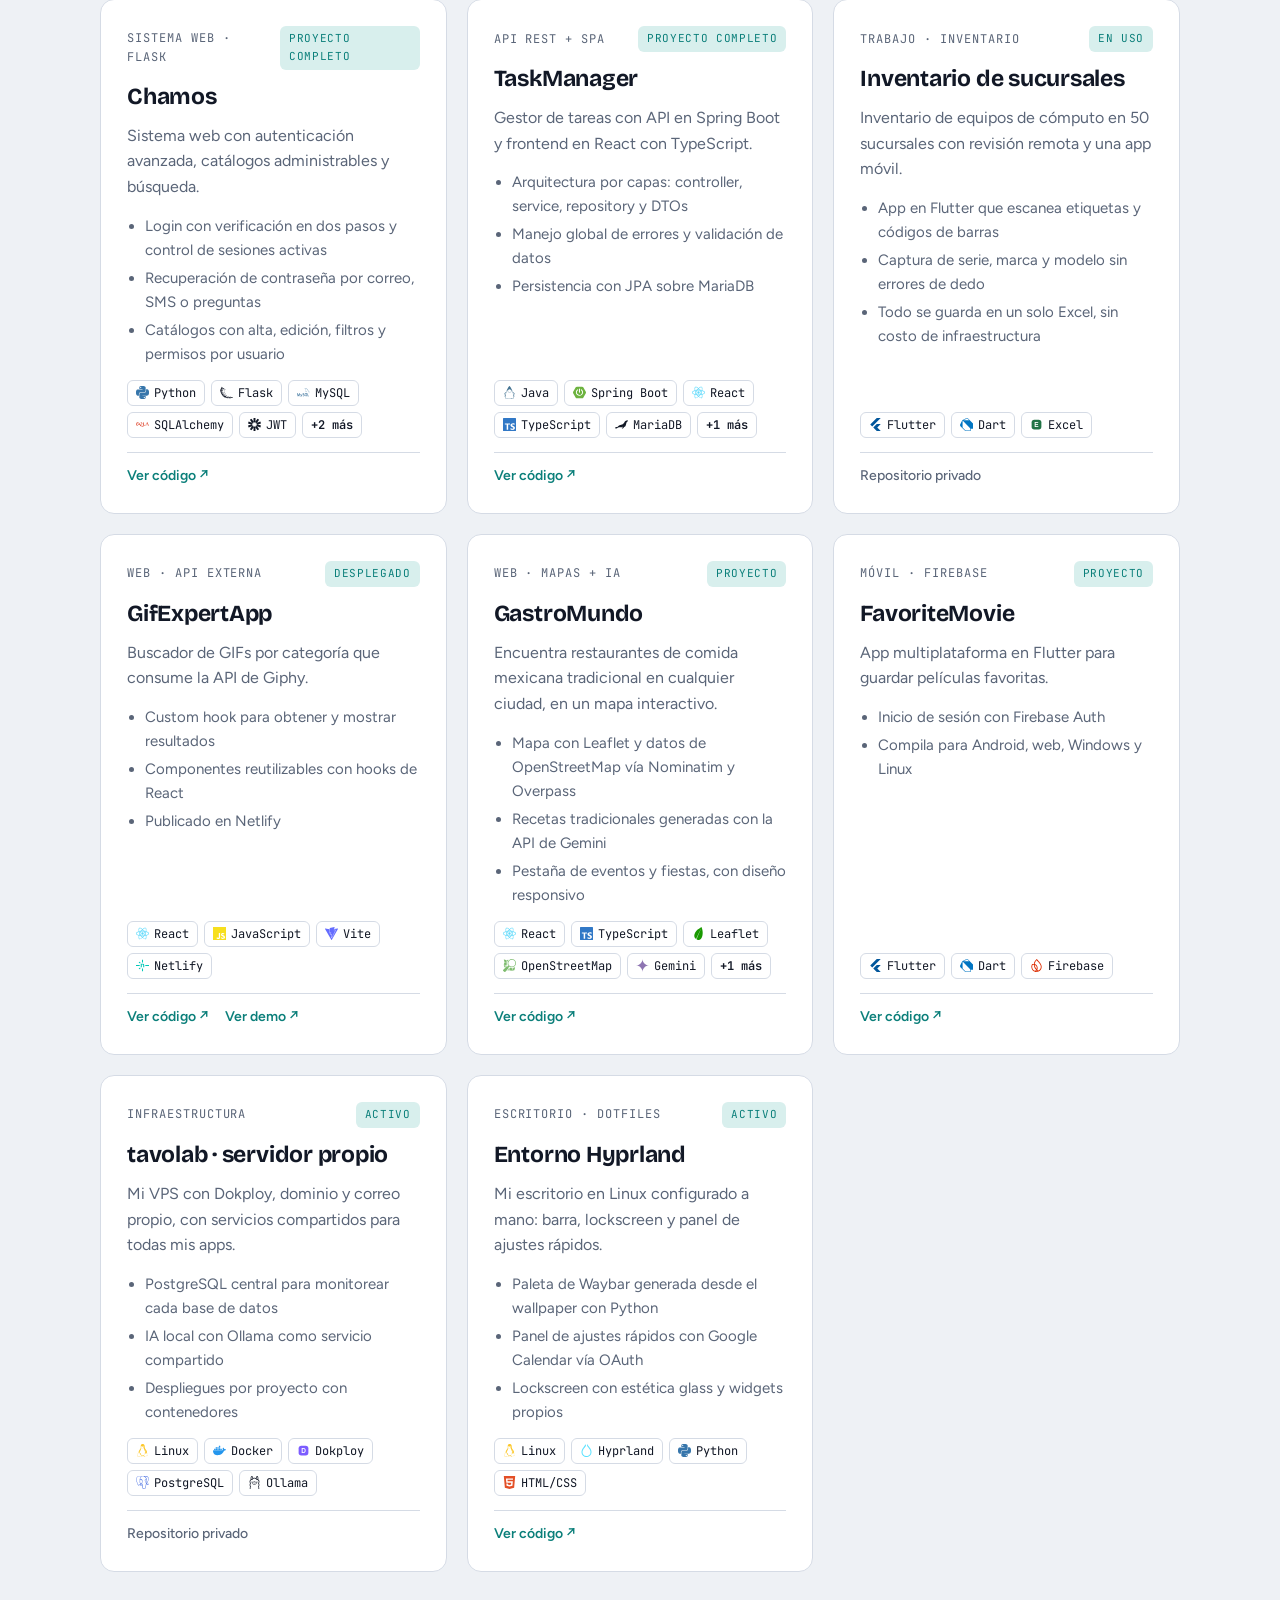
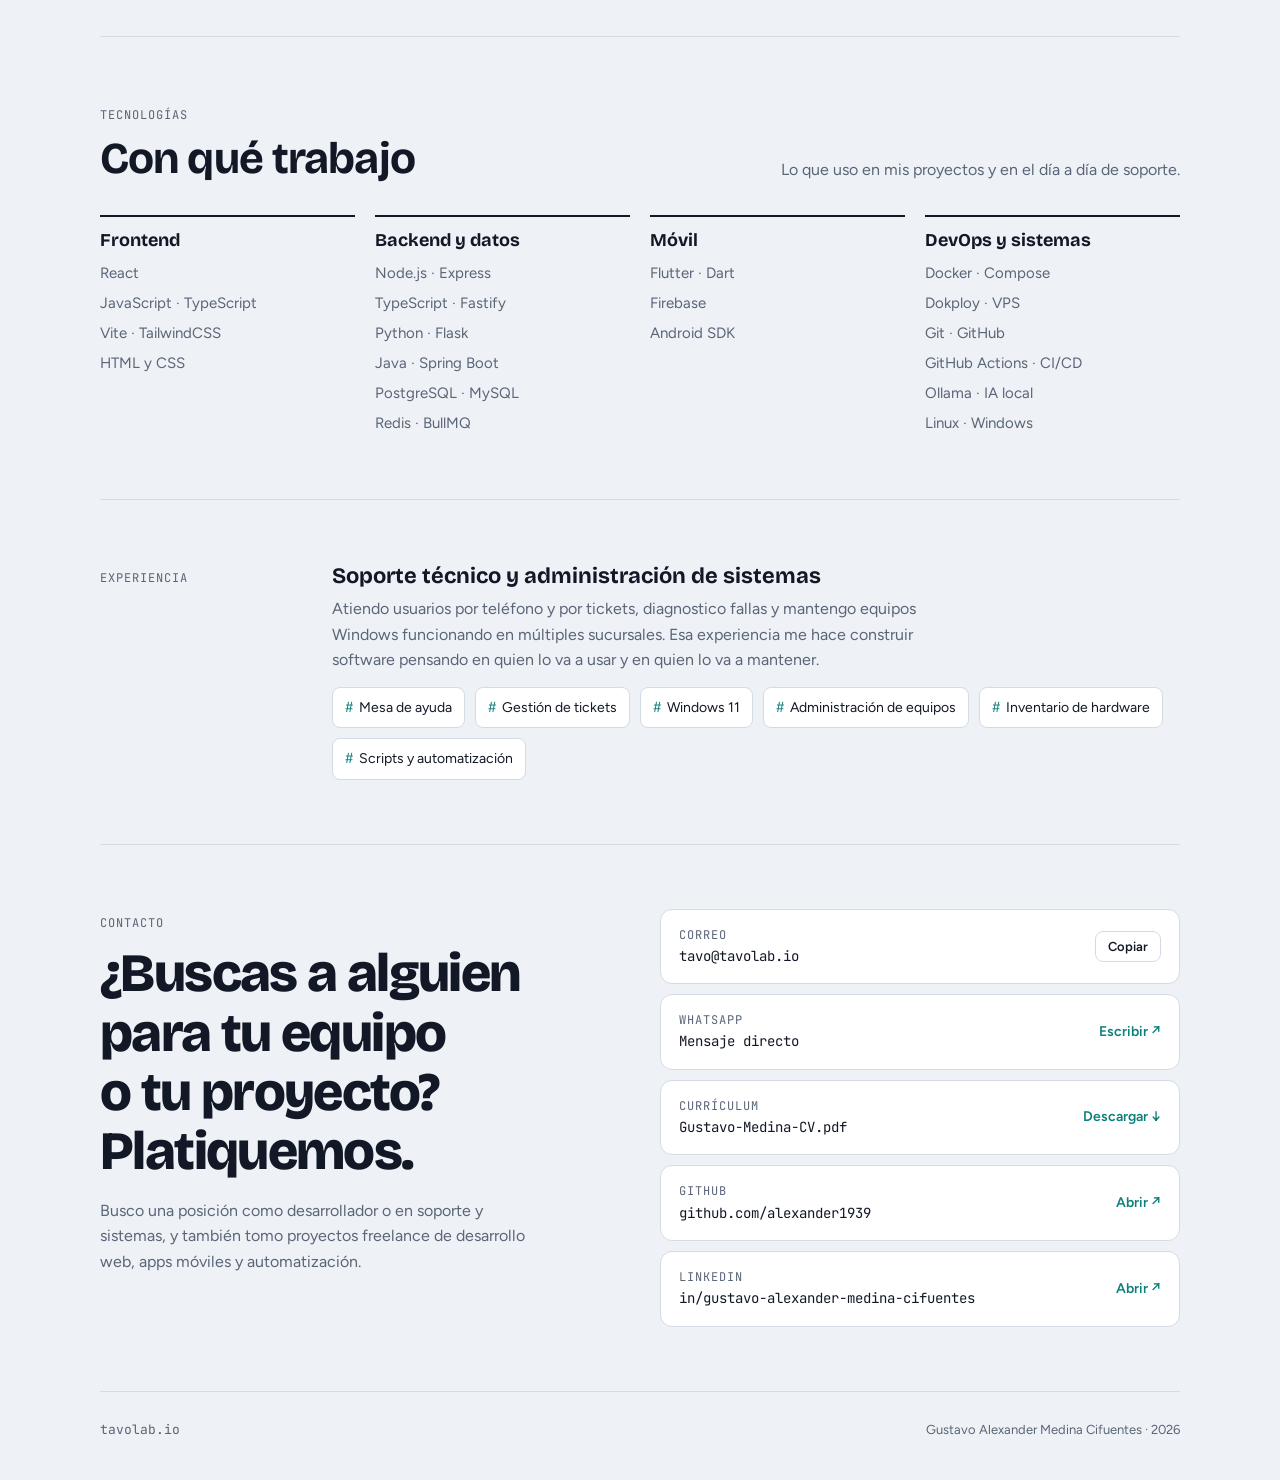
==== commit 2eb18568: "feat: ocultar el número de WhatsApp visible en contacto Se deja solo el botón "Escribir" (enlace wa." ====
--- a/index.html
+++ b/index.html
@@ -241,7 +241,7 @@
       </div>
       <div class="links">
         <div class="link"><div><div class="label">Correo</div><div class="val" id="v-mail">tavo@tavolab.io</div></div><button class="copy" data-copy="v-mail">Copiar</button></div>
-        <div class="link"><div><div class="label">WhatsApp</div><div class="val" id="v-tel">+52 961 448 0996</div></div><a class="go" href="https://wa.me/529614480996" target="_blank" rel="noopener">Escribir ↗</a></div>
+        <div class="link"><div><div class="label">WhatsApp</div><div class="val">Mensaje directo</div></div><a class="go" href="https://wa.me/529614480996" target="_blank" rel="noopener" aria-label="Escribir por WhatsApp">Escribir ↗</a></div>
         <div class="link"><div><div class="label">Currículum</div><div class="val">Gustavo-Medina-CV.pdf</div></div><a class="go" href="/cv/Gustavo-Medina-CV.pdf" download>Descargar ↓</a></div>
         <div class="link"><div><div class="label">GitHub</div><div class="val">github.com/alexander1939</div></div><a class="go" href="https://github.com/alexander1939" target="_blank" rel="noopener">Abrir ↗</a></div>
         <div class="link"><div><div class="label">LinkedIn</div><div class="val">in/gustavo-alexander-medina-cifuentes</div></div><a class="go" href="https://www.linkedin.com/in/gustavo-alexander-medina-cifuentes-429521445" target="_blank" rel="noopener">Abrir ↗</a></div>
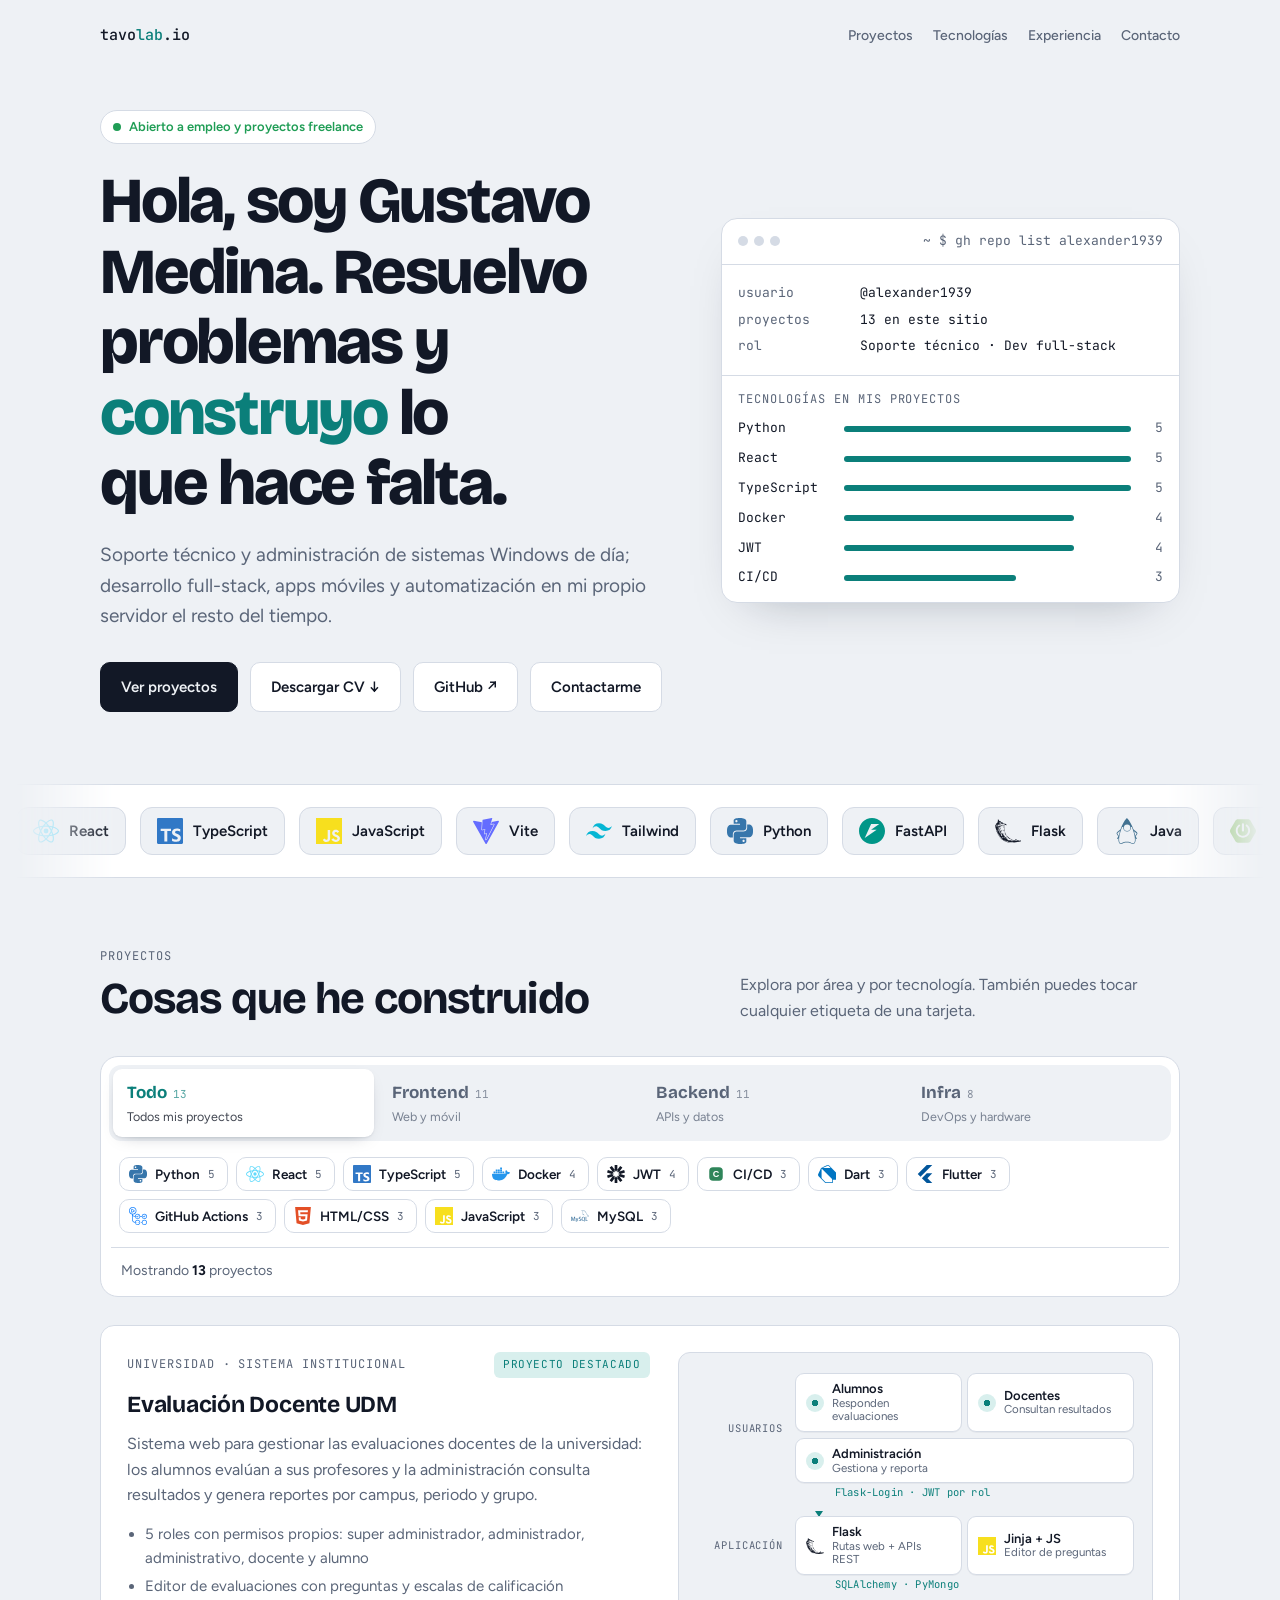
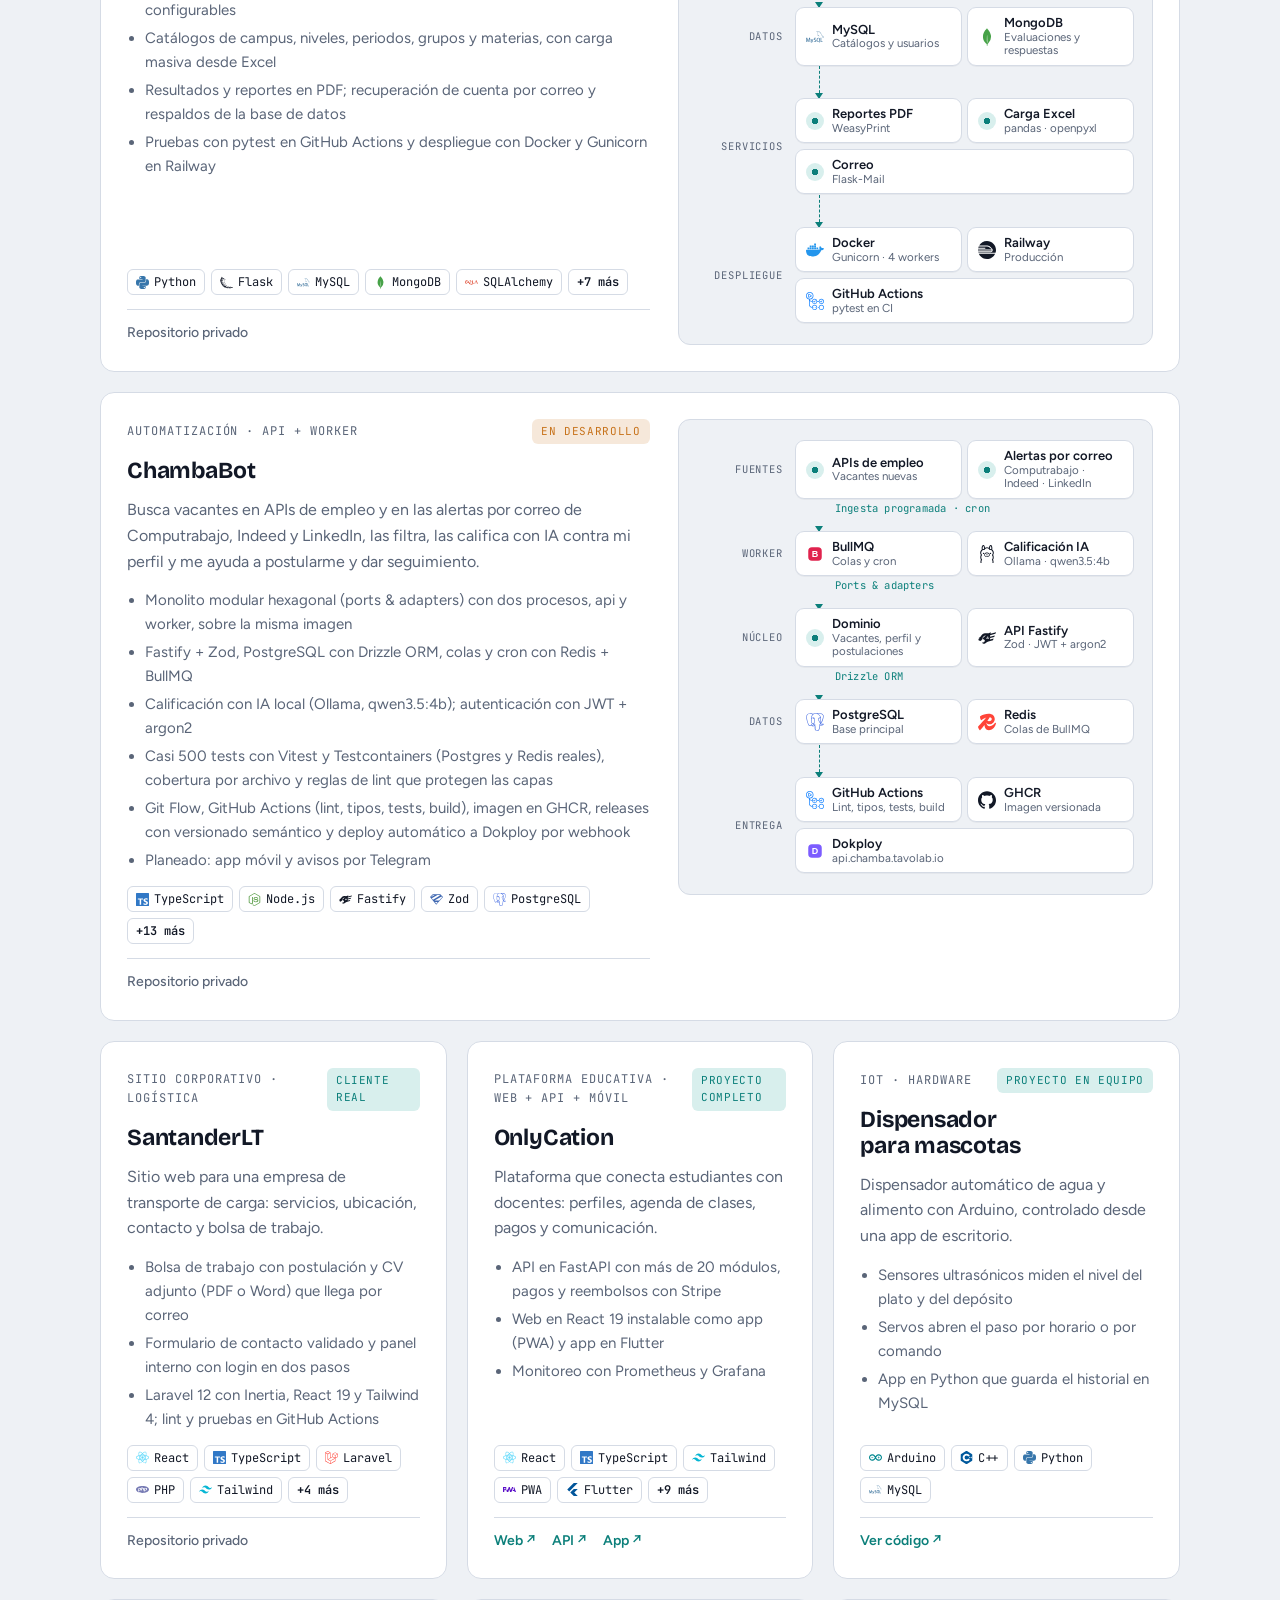
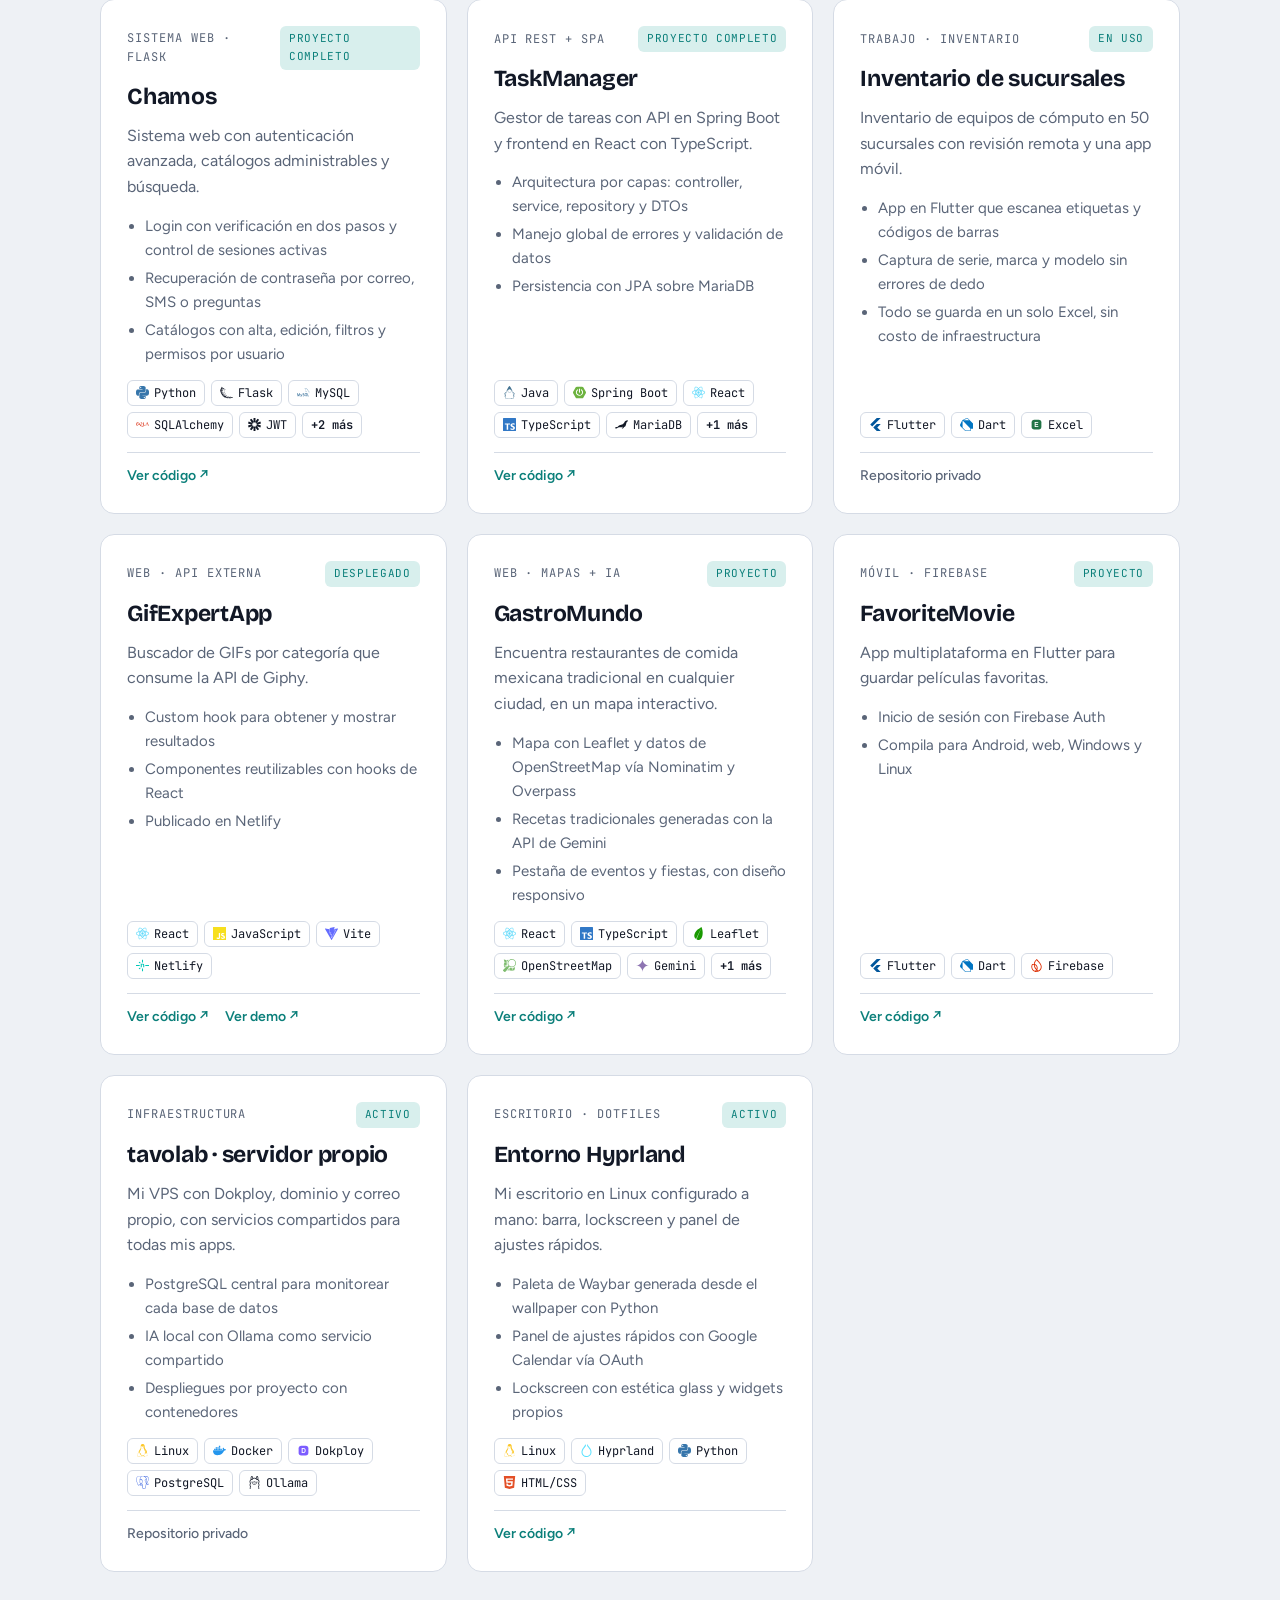
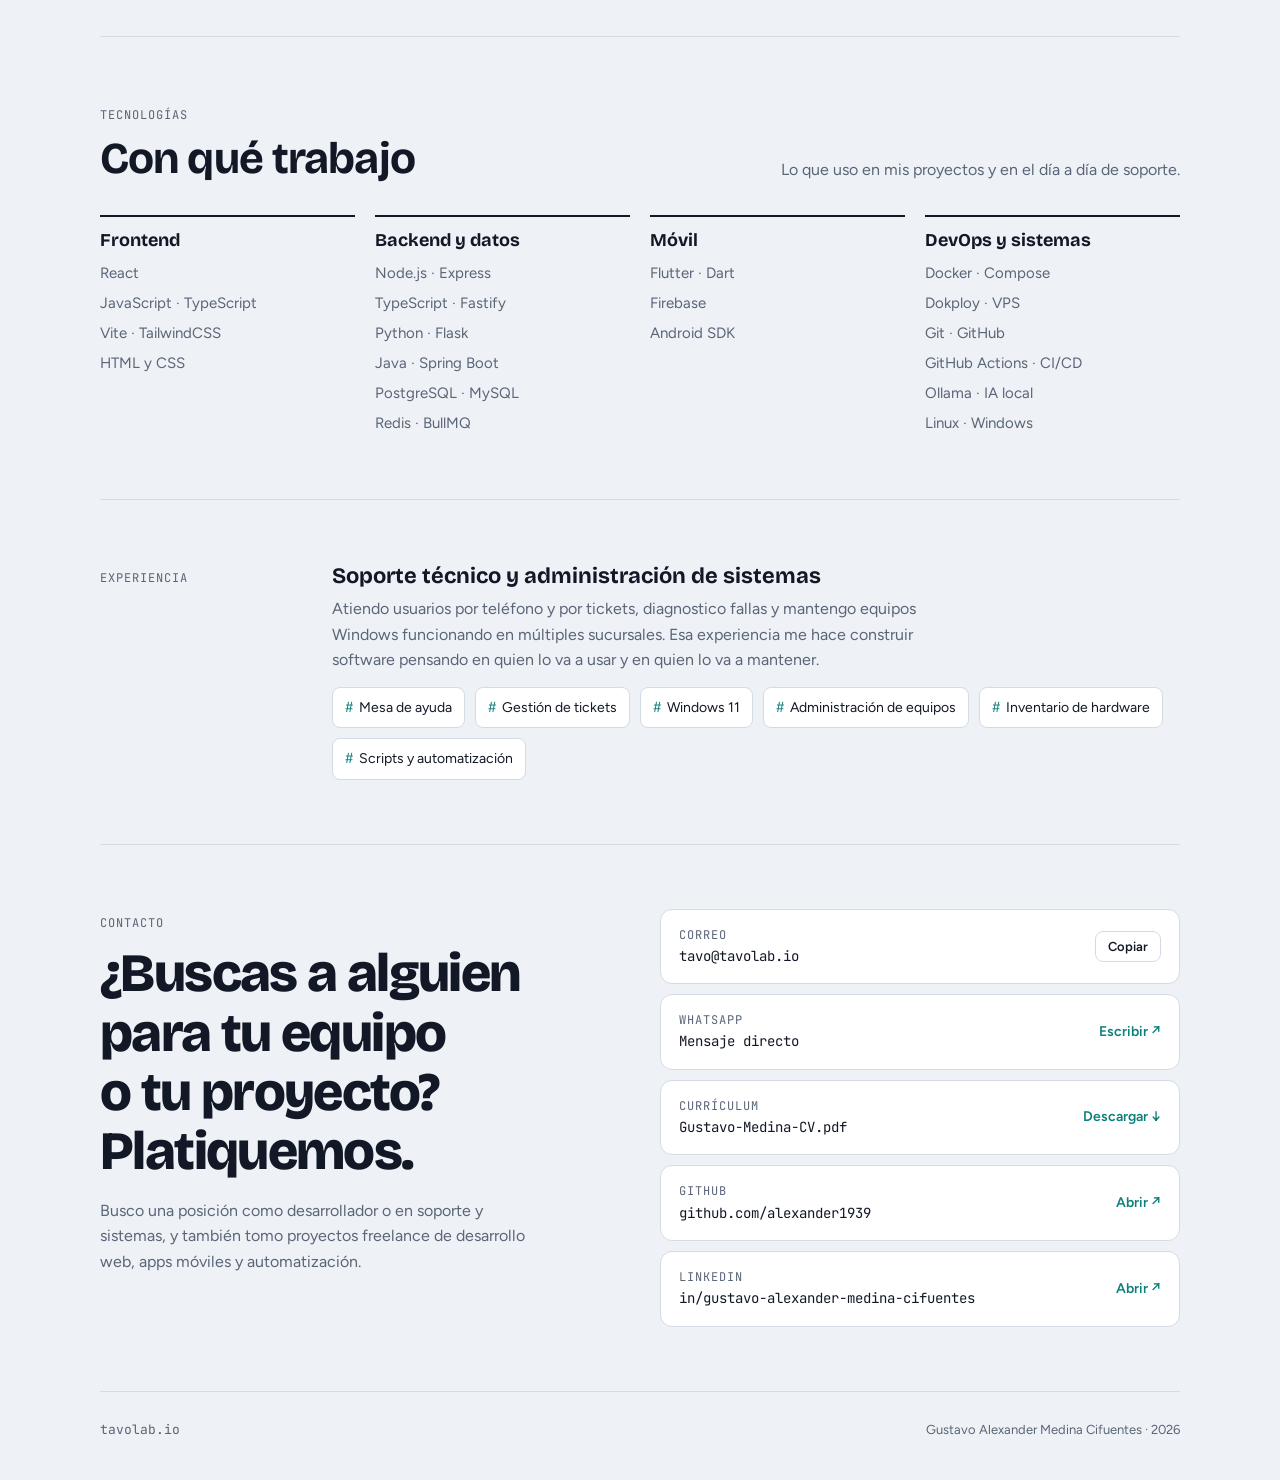
==== commit ced0d9fb: "feat: calcular los proyectos del panel en lugar de "24 públicos" El número de repos estaba escrito a" ====
--- a/index.html
+++ b/index.html
@@ -56,7 +56,7 @@
       <div class="panel-top"><span class="lights"><i></i><i></i><i></i></span><span>~ $ gh repo list alexander1939</span></div>
       <div class="panel-body">
         <div class="row"><span>usuario</span><span class="v">@alexander1939</span></div>
-        <div class="row"><span>repos</span><span class="v">24 públicos</span></div>
+        <div class="row"><span>proyectos</span><span class="v" id="nproj">13 en este sitio</span></div>
         <div class="row"><span>rol</span><span class="v">Soporte técnico · Dev full-stack</span></div>
       </div>
       <div class="gh-langs" id="langs"><span class="label">tecnologías en mis proyectos</span></div>
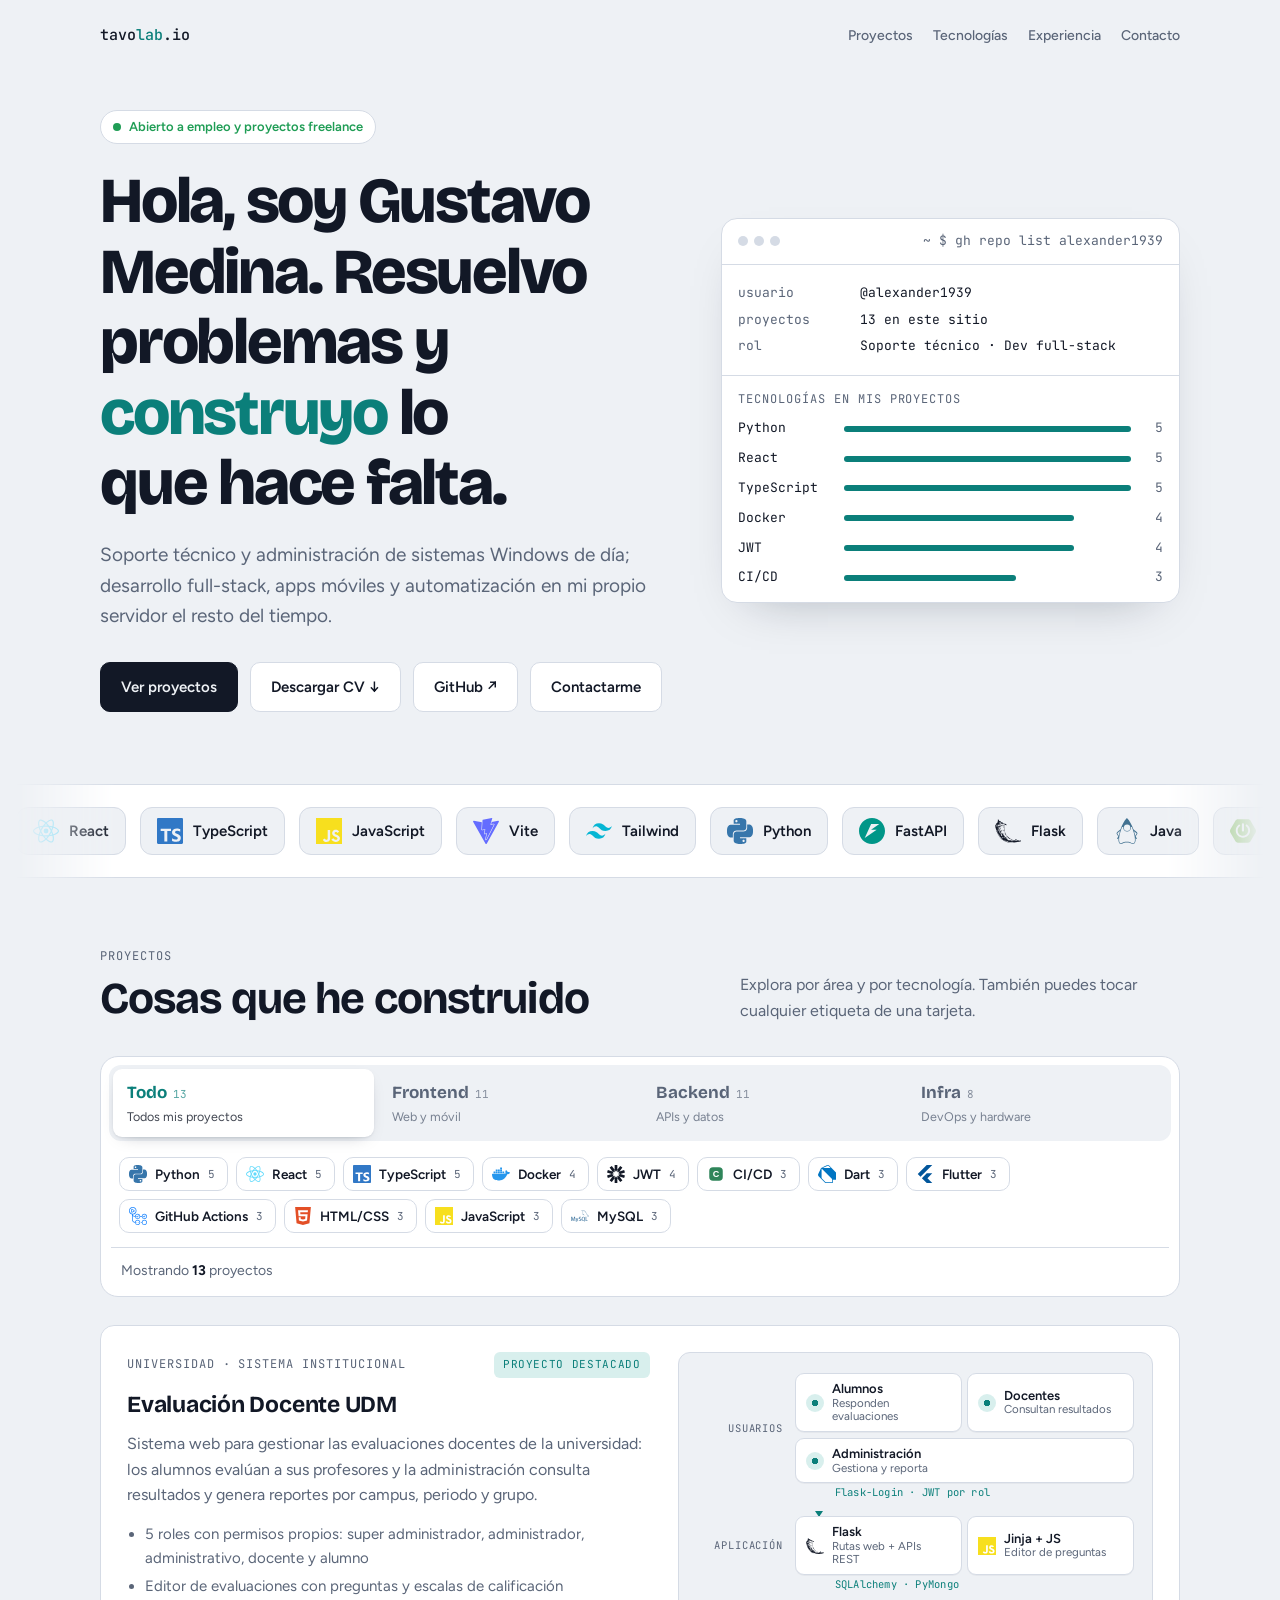
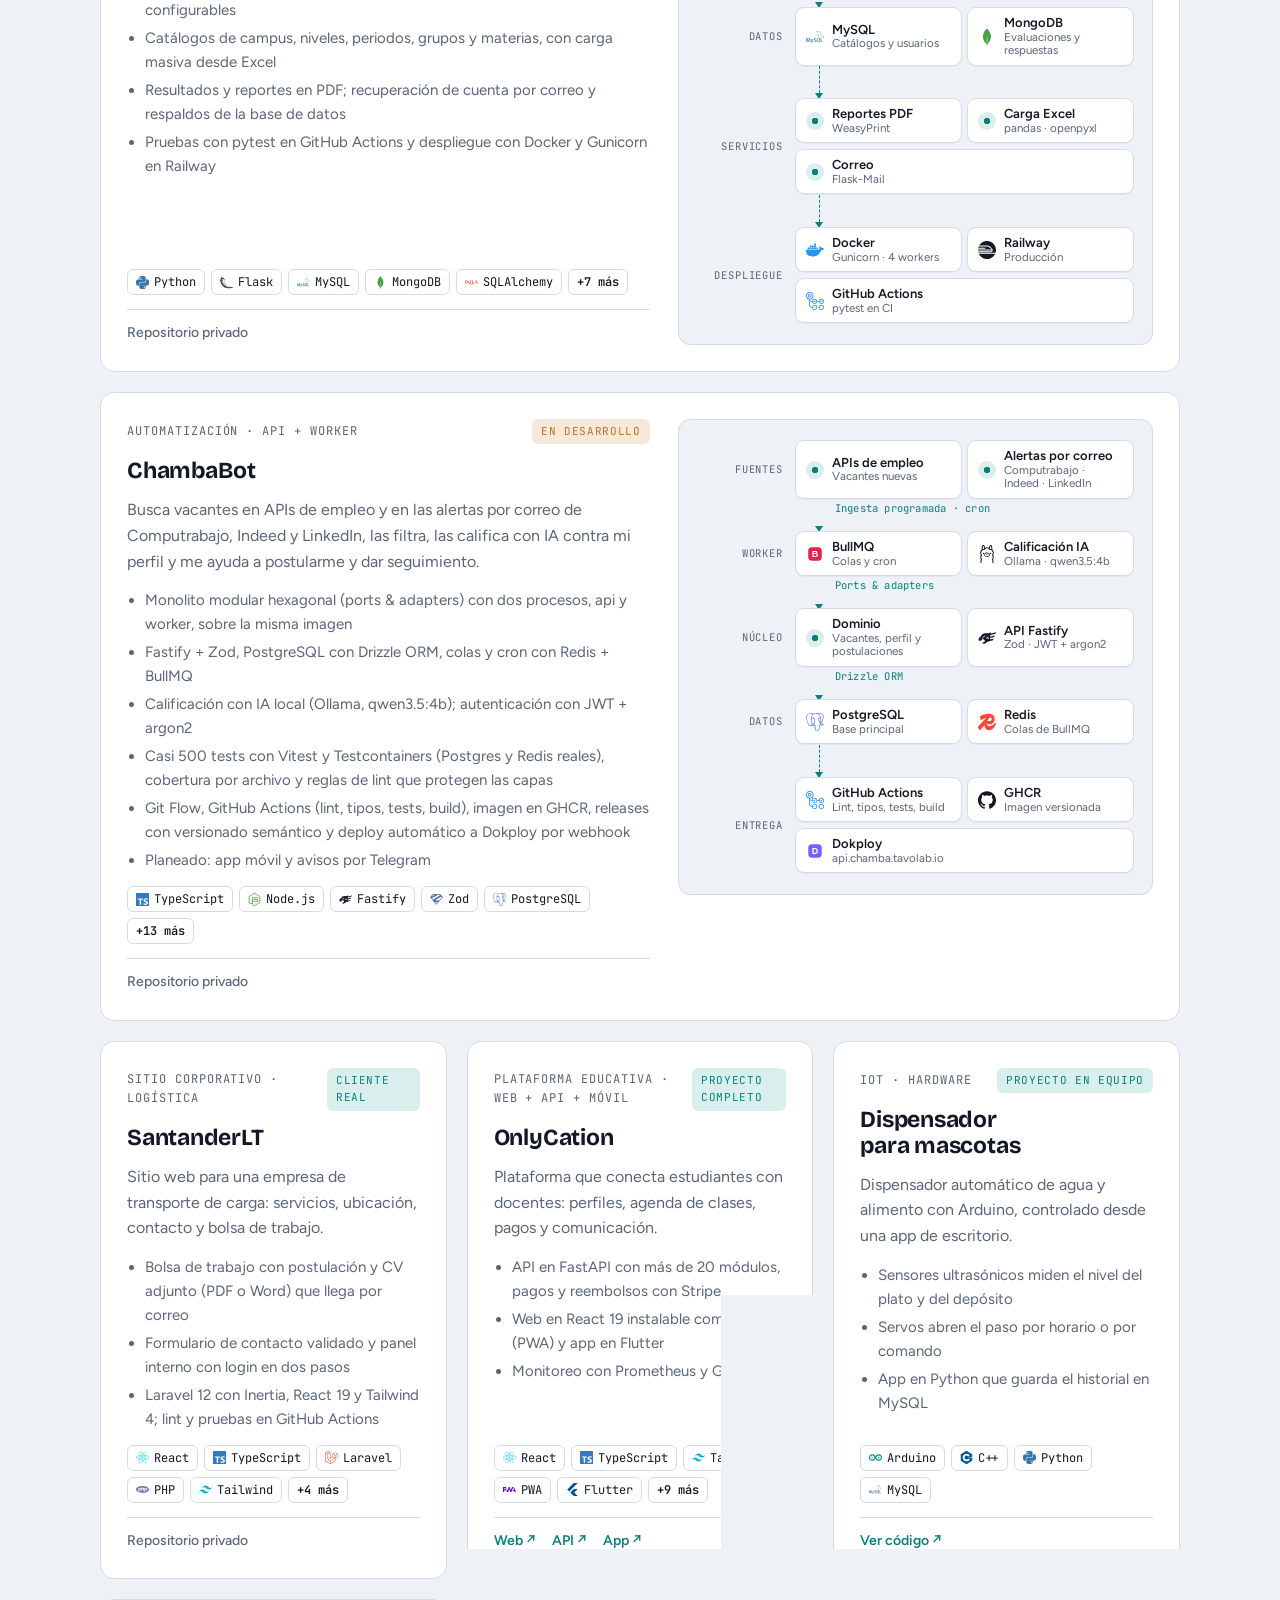
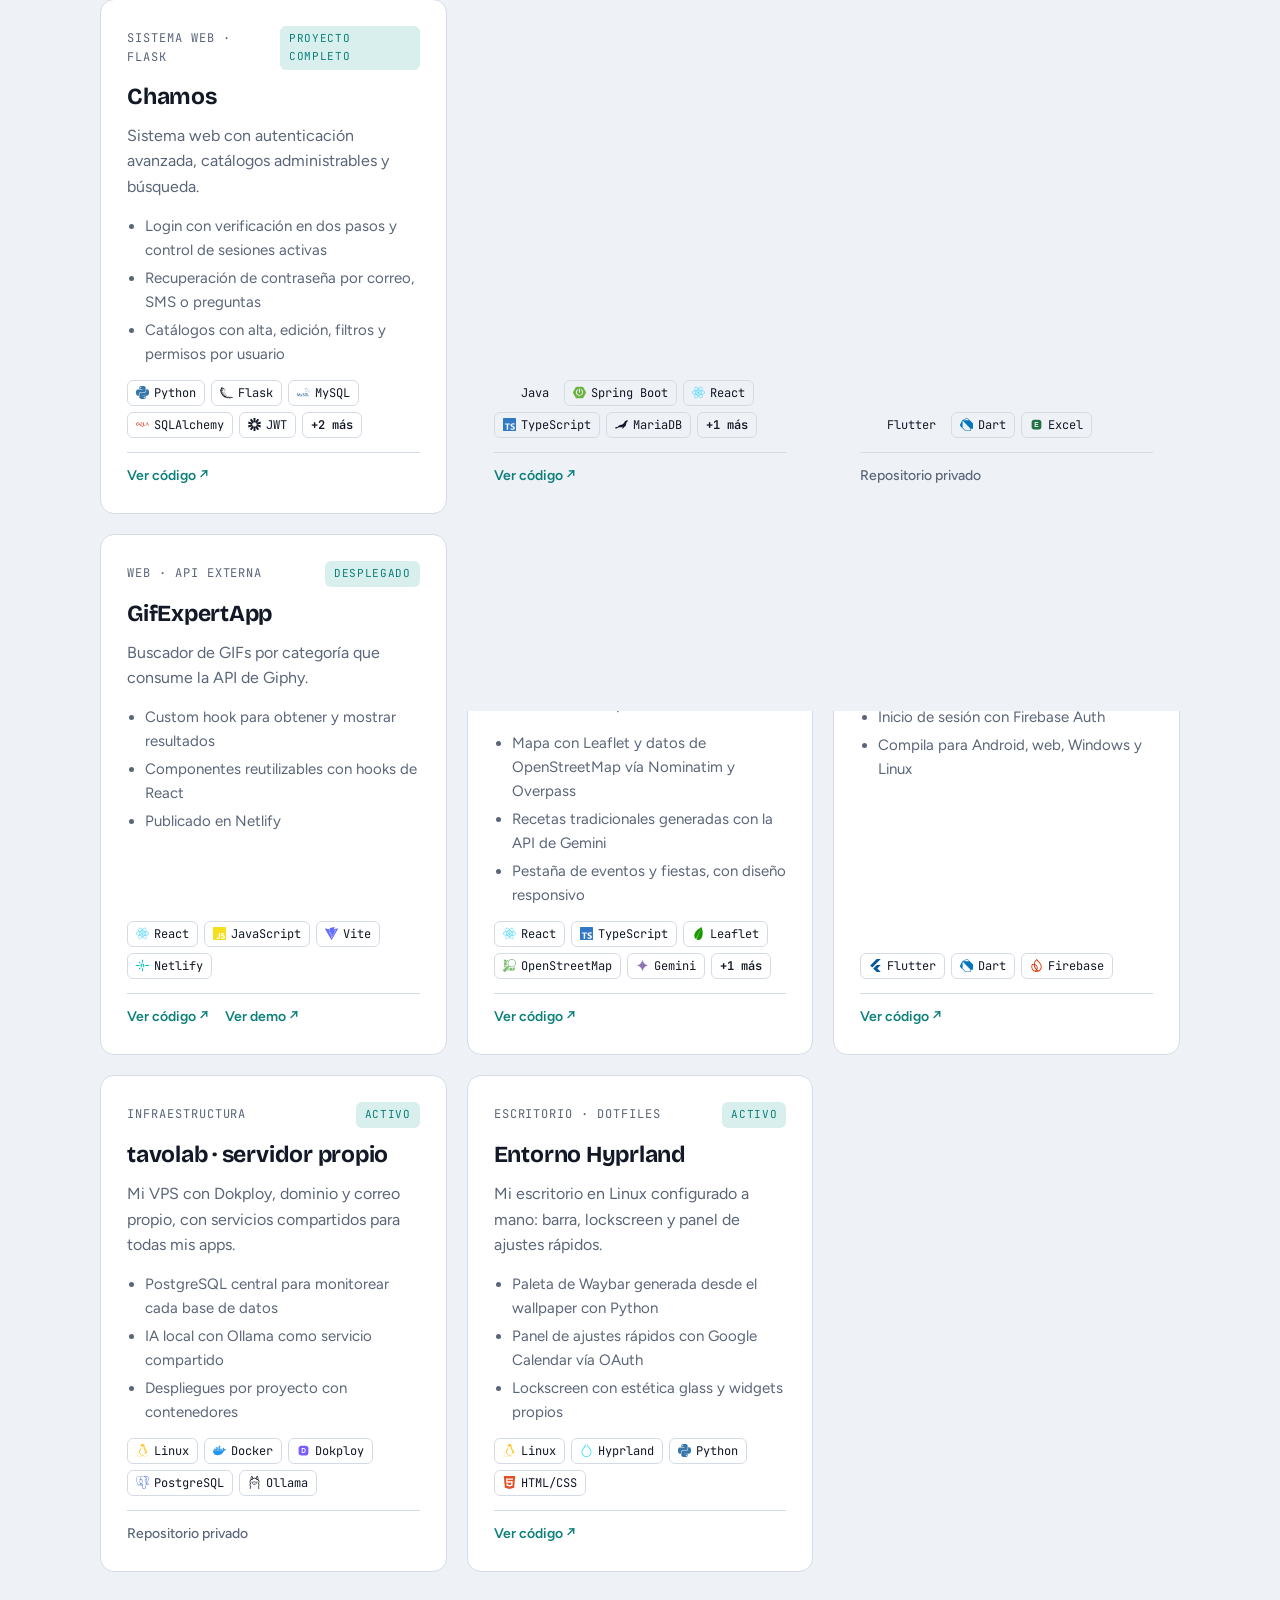
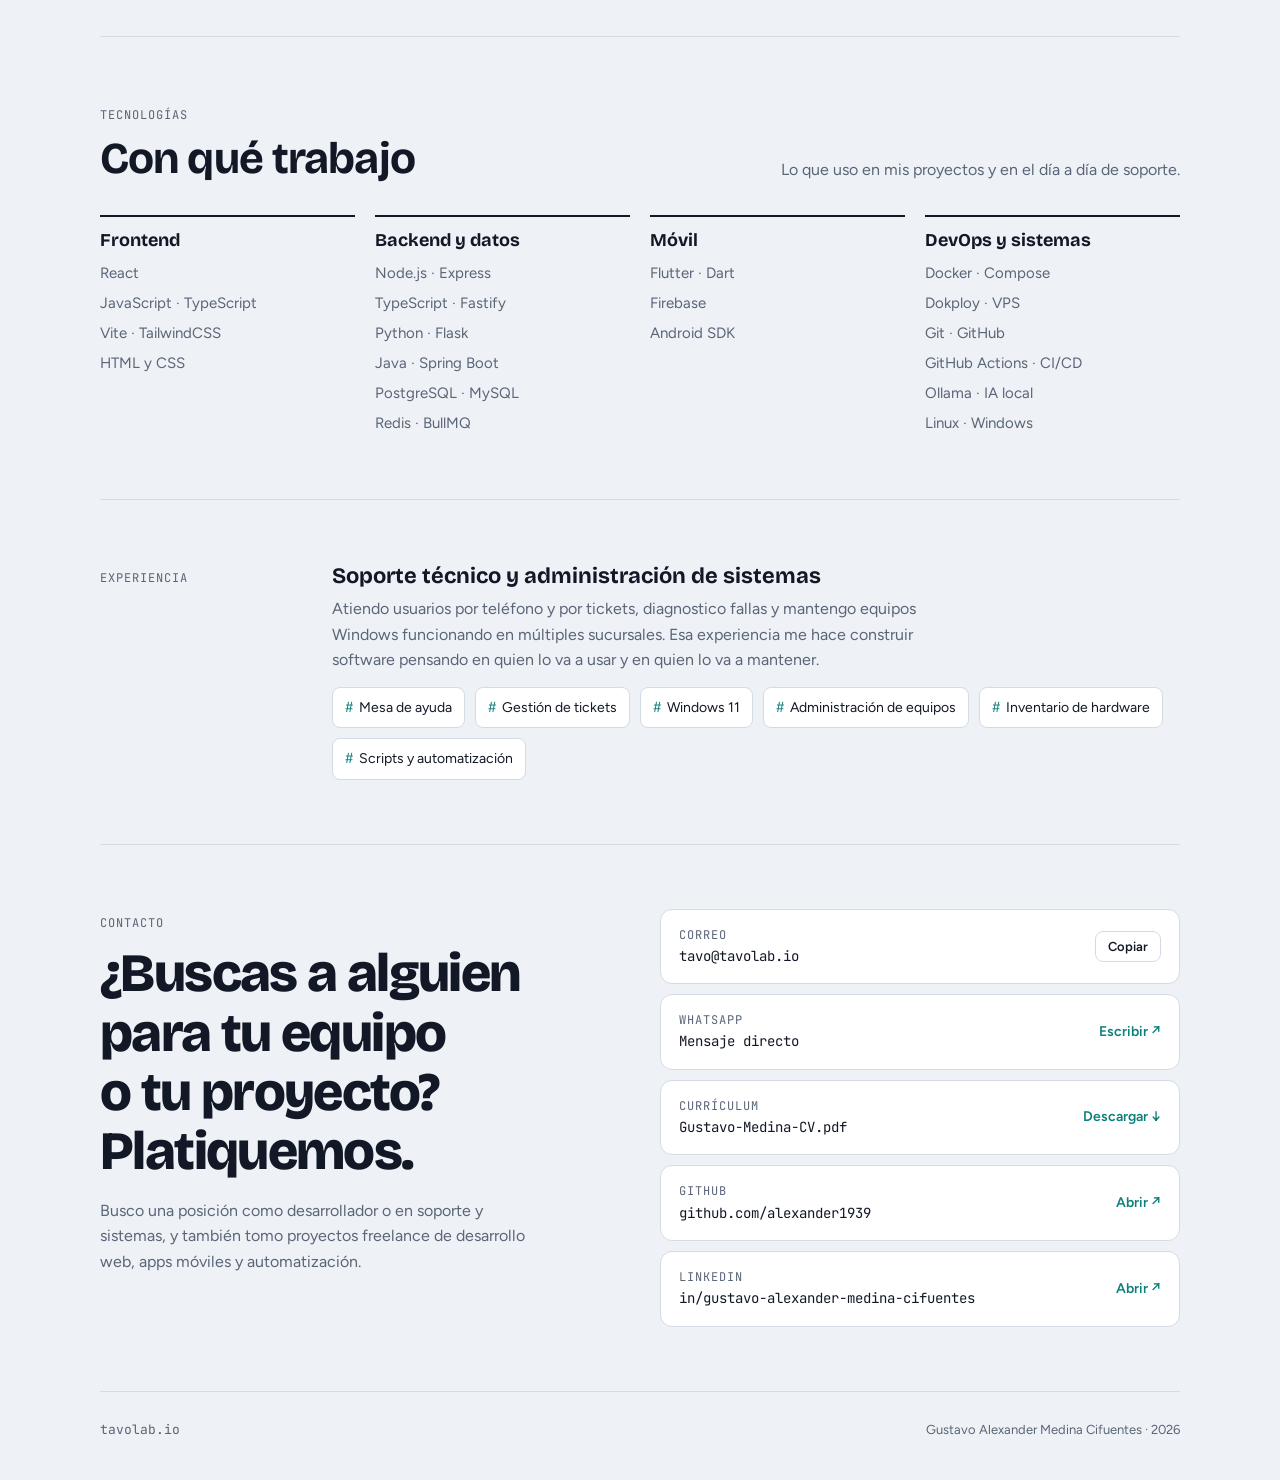
==== commit 323b4164: "fix: accesibilidad y HTML válido Los diagramas pasan a <figure> (aria-label en un div sin rol se ign" ====
--- a/index.html
+++ b/index.html
@@ -64,7 +64,7 @@
   </header>
 </div>
 
-<div class="marquee" aria-label="Tecnologías que uso">
+<div class="marquee" role="group" aria-label="Tecnologías que uso">
   <div class="track" id="track"></div>
 </div>
 
@@ -91,7 +91,7 @@
         <div class="tags"></div>
         <div class="card-links"><span>Repositorio privado</span></div>
         </div>
-        <div class="dg-host" aria-label="Arquitectura de Evaluación Docente UDM"></div>
+        <figure class="dg-host" aria-label="Arquitectura de Evaluación Docente UDM"></figure>
       </article>
       <article class="card big" data-id="chambabot" data-tech="TypeScript,Node.js,Fastify,Zod,PostgreSQL,Drizzle,Redis,BullMQ,Ollama,JWT,argon2,Vitest,Testcontainers,Docker,GitHub Actions,CI/CD,GHCR,Dokploy">
         <div class="big-main">
@@ -102,7 +102,7 @@
         <div class="tags"></div>
         <div class="card-links"><span>Repositorio privado</span></div>
         </div>
-        <div class="dg-host" aria-label="Arquitectura de ChambaBot"></div>
+        <figure class="dg-host" aria-label="Arquitectura de ChambaBot"></figure>
       </article>
       <article class="card" data-id="santander" data-tech="React,TypeScript,Laravel,PHP,Tailwind,Inertia,Radix UI,GitHub Actions,CI/CD">
         <div class="card-top"><span class="label">Sitio corporativo · Logística</span><span class="pill">Cliente real</span></div>
@@ -111,7 +111,7 @@
         <ul><li>Bolsa de trabajo con postulación y CV adjunto (PDF o Word) que llega por correo</li><li>Formulario de contacto validado y panel interno con login en dos pasos</li><li>Laravel 12 con Inertia, React 19 y Tailwind 4; lint y pruebas en GitHub Actions</li></ul>
         <div class="tags"></div>
         <div class="card-links"><span>Repositorio privado</span><button type="button" class="arch-btn" aria-expanded="false">Ver arquitectura</button></div>
-        <div class="dg-over" aria-label="Arquitectura de SantanderLT"><div class="dg-head"><span class="label">Arquitectura</span><b>SantanderLT</b></div><div class="dg-host"></div></div>
+        <figure class="dg-over" aria-label="Arquitectura de SantanderLT"><div class="dg-head"><span class="label">Arquitectura</span><b>SantanderLT</b></div><div class="dg-host"></div></figure>
       </article>
       <article class="card" data-id="onlycation" data-tech="React,TypeScript,Tailwind,PWA,Flutter,Dart,Python,FastAPI,SQLAlchemy,JWT,Stripe,Docker,Prometheus,Grafana">
         <div class="card-top"><span class="label">Plataforma educativa · Web + API + móvil</span><span class="pill">Proyecto completo</span></div>
@@ -120,7 +120,7 @@
         <ul><li>API en FastAPI con más de 20 módulos, pagos y reembolsos con Stripe</li><li>Web en React 19 instalable como app (PWA) y app en Flutter</li><li>Monitoreo con Prometheus y Grafana</li></ul>
         <div class="tags"></div>
         <div class="card-links"><a href="https://github.com/alexander1939/OnlyCation_Frontend" target="_blank" rel="noopener">Web ↗</a><a href="https://github.com/alexander1939/onlycation-apis" target="_blank" rel="noopener">API ↗</a><a href="https://github.com/alexander1939/OnlycationApp" target="_blank" rel="noopener">App ↗</a><button type="button" class="arch-btn" aria-expanded="false">Ver arquitectura</button></div>
-        <div class="dg-over" aria-label="Arquitectura de OnlyCation"><div class="dg-head"><span class="label">Arquitectura</span><b>OnlyCation</b></div><div class="dg-host"></div></div>
+        <figure class="dg-over" aria-label="Arquitectura de OnlyCation"><div class="dg-head"><span class="label">Arquitectura</span><b>OnlyCation</b></div><div class="dg-host"></div></figure>
       </article>
       <article class="card" data-id="dispensador" data-tech="Arduino,C++,Python,MySQL">
         <div class="card-top"><span class="label">IoT · Hardware</span><span class="pill">Proyecto en equipo</span></div>
@@ -129,7 +129,7 @@
         <ul><li>Sensores ultrasónicos miden el nivel del plato y del depósito</li><li>Servos abren el paso por horario o por comando</li><li>App en Python que guarda el historial en MySQL</li></ul>
         <div class="tags"></div>
         <div class="card-links"><a href="https://github.com/Emmanueloz/dispensador" target="_blank" rel="noopener">Ver código ↗</a><button type="button" class="arch-btn" aria-expanded="false">Ver arquitectura</button></div>
-        <div class="dg-over" aria-label="Arquitectura de Dispensador para mascotas"><div class="dg-head"><span class="label">Arquitectura</span><b>Dispensador para mascotas</b></div><div class="dg-host"></div></div>
+        <figure class="dg-over" aria-label="Arquitectura de Dispensador para mascotas"><div class="dg-head"><span class="label">Arquitectura</span><b>Dispensador para mascotas</b></div><div class="dg-host"></div></figure>
       </article>
       <article class="card" data-id="chamos" data-tech="Python,Flask,MySQL,SQLAlchemy,JWT,JavaScript,HTML/CSS">
         <div class="card-top"><span class="label">Sistema web · Flask</span><span class="pill">Proyecto completo</span></div>
@@ -138,7 +138,7 @@
         <ul><li>Login con verificación en dos pasos y control de sesiones activas</li><li>Recuperación de contraseña por correo, SMS o preguntas</li><li>Catálogos con alta, edición, filtros y permisos por usuario</li></ul>
         <div class="tags"></div>
         <div class="card-links"><a href="https://github.com/alexander1939/chamos" target="_blank" rel="noopener">Ver código ↗</a><button type="button" class="arch-btn" aria-expanded="false">Ver arquitectura</button></div>
-        <div class="dg-over" aria-label="Arquitectura de Chamos"><div class="dg-head"><span class="label">Arquitectura</span><b>Chamos</b></div><div class="dg-host"></div></div>
+        <figure class="dg-over" aria-label="Arquitectura de Chamos"><div class="dg-head"><span class="label">Arquitectura</span><b>Chamos</b></div><div class="dg-host"></div></figure>
       </article>
       <article class="card" data-id="taskmanager" data-tech="Java,Spring Boot,React,TypeScript,MariaDB,Vite">
         <div class="card-top"><span class="label">API REST + SPA</span><span class="pill">Proyecto completo</span></div>
@@ -147,7 +147,7 @@
         <ul><li>Arquitectura por capas: controller, service, repository y DTOs</li><li>Manejo global de errores y validación de datos</li><li>Persistencia con JPA sobre MariaDB</li></ul>
         <div class="tags"></div>
         <div class="card-links"><a href="https://github.com/alexander1939/spring-with-react" target="_blank" rel="noopener">Ver código ↗</a><button type="button" class="arch-btn" aria-expanded="false">Ver arquitectura</button></div>
-        <div class="dg-over" aria-label="Arquitectura de TaskManager"><div class="dg-head"><span class="label">Arquitectura</span><b>TaskManager</b></div><div class="dg-host"></div></div>
+        <figure class="dg-over" aria-label="Arquitectura de TaskManager"><div class="dg-head"><span class="label">Arquitectura</span><b>TaskManager</b></div><div class="dg-host"></div></figure>
       </article>
       <article class="card" data-id="inventario" data-tech="Flutter,Dart,Excel">
         <div class="card-top"><span class="label">Trabajo · Inventario</span><span class="pill">En uso</span></div>
@@ -156,7 +156,7 @@
         <ul><li>App en Flutter que escanea etiquetas y códigos de barras</li><li>Captura de serie, marca y modelo sin errores de dedo</li><li>Todo se guarda en un solo Excel, sin costo de infraestructura</li></ul>
         <div class="tags"></div>
         <div class="card-links"><span>Repositorio privado</span><button type="button" class="arch-btn" aria-expanded="false">Ver arquitectura</button></div>
-        <div class="dg-over" aria-label="Arquitectura de Inventario de sucursales"><div class="dg-head"><span class="label">Arquitectura</span><b>Inventario de sucursales</b></div><div class="dg-host"></div></div>
+        <figure class="dg-over" aria-label="Arquitectura de Inventario de sucursales"><div class="dg-head"><span class="label">Arquitectura</span><b>Inventario de sucursales</b></div><div class="dg-host"></div></figure>
       </article>
       <article class="card" data-id="gifexpert" data-tech="React,JavaScript,Vite,Netlify">
         <div class="card-top"><span class="label">Web · API externa</span><span class="pill">Desplegado</span></div>
@@ -165,7 +165,7 @@
         <ul><li>Custom hook para obtener y mostrar resultados</li><li>Componentes reutilizables con hooks de React</li><li>Publicado en Netlify</li></ul>
         <div class="tags"></div>
         <div class="card-links"><a href="https://github.com/alexander1939/git-expert-App" target="_blank" rel="noopener">Ver código ↗</a><a href="https://deluxe-baklava-8c0554.netlify.app" target="_blank" rel="noopener">Ver demo ↗</a><button type="button" class="arch-btn" aria-expanded="false">Ver arquitectura</button></div>
-        <div class="dg-over" aria-label="Arquitectura de GifExpertApp"><div class="dg-head"><span class="label">Arquitectura</span><b>GifExpertApp</b></div><div class="dg-host"></div></div>
+        <figure class="dg-over" aria-label="Arquitectura de GifExpertApp"><div class="dg-head"><span class="label">Arquitectura</span><b>GifExpertApp</b></div><div class="dg-host"></div></figure>
       </article>
       <article class="card" data-id="gastromundo" data-tech="React,TypeScript,Leaflet,OpenStreetMap,Gemini,Vite">
         <div class="card-top"><span class="label">Web · Mapas + IA</span><span class="pill">Proyecto</span></div>
@@ -174,7 +174,7 @@
         <ul><li>Mapa con Leaflet y datos de OpenStreetMap vía Nominatim y Overpass</li><li>Recetas tradicionales generadas con la API de Gemini</li><li>Pestaña de eventos y fiestas, con diseño responsivo</li></ul>
         <div class="tags"></div>
         <div class="card-links"><a href="https://github.com/alexander1939/GastroMundo" target="_blank" rel="noopener">Ver código ↗</a><button type="button" class="arch-btn" aria-expanded="false">Ver arquitectura</button></div>
-        <div class="dg-over" aria-label="Arquitectura de GastroMundo"><div class="dg-head"><span class="label">Arquitectura</span><b>GastroMundo</b></div><div class="dg-host"></div></div>
+        <figure class="dg-over" aria-label="Arquitectura de GastroMundo"><div class="dg-head"><span class="label">Arquitectura</span><b>GastroMundo</b></div><div class="dg-host"></div></figure>
       </article>
       <article class="card" data-id="favoritemovie" data-tech="Flutter,Dart,Firebase">
         <div class="card-top"><span class="label">Móvil · Firebase</span><span class="pill">Proyecto</span></div>
@@ -183,7 +183,7 @@
         <ul><li>Inicio de sesión con Firebase Auth</li><li>Compila para Android, web, Windows y Linux</li></ul>
         <div class="tags"></div>
         <div class="card-links"><a href="https://github.com/alexander1939/FavoriteMovile" target="_blank" rel="noopener">Ver código ↗</a><button type="button" class="arch-btn" aria-expanded="false">Ver arquitectura</button></div>
-        <div class="dg-over" aria-label="Arquitectura de FavoriteMovie"><div class="dg-head"><span class="label">Arquitectura</span><b>FavoriteMovie</b></div><div class="dg-host"></div></div>
+        <figure class="dg-over" aria-label="Arquitectura de FavoriteMovie"><div class="dg-head"><span class="label">Arquitectura</span><b>FavoriteMovie</b></div><div class="dg-host"></div></figure>
       </article>
       <article class="card" data-id="tavolab" data-tech="Linux,Docker,Dokploy,PostgreSQL,Ollama">
         <div class="card-top"><span class="label">Infraestructura</span><span class="pill">Activo</span></div>
@@ -192,7 +192,7 @@
         <ul><li>PostgreSQL central para monitorear cada base de datos</li><li>IA local con Ollama como servicio compartido</li><li>Despliegues por proyecto con contenedores</li></ul>
         <div class="tags"></div>
         <div class="card-links"><span>Repositorio privado</span><button type="button" class="arch-btn" aria-expanded="false">Ver arquitectura</button></div>
-        <div class="dg-over" aria-label="Arquitectura de tavolab · servidor propio"><div class="dg-head"><span class="label">Arquitectura</span><b>tavolab · servidor propio</b></div><div class="dg-host"></div></div>
+        <figure class="dg-over" aria-label="Arquitectura de tavolab · servidor propio"><div class="dg-head"><span class="label">Arquitectura</span><b>tavolab · servidor propio</b></div><div class="dg-host"></div></figure>
       </article>
       <article class="card" data-id="hyprland" data-tech="Linux,Hyprland,Python,HTML/CSS">
         <div class="card-top"><span class="label">Escritorio · Dotfiles</span><span class="pill">Activo</span></div>
@@ -201,7 +201,7 @@
         <ul><li>Paleta de Waybar generada desde el wallpaper con Python</li><li>Panel de ajustes rápidos con Google Calendar vía OAuth</li><li>Lockscreen con estética glass y widgets propios</li></ul>
         <div class="tags"></div>
         <div class="card-links"><a href="https://github.com/alexander1939/config-hyprland" target="_blank" rel="noopener">Ver código ↗</a><button type="button" class="arch-btn" aria-expanded="false">Ver arquitectura</button></div>
-        <div class="dg-over" aria-label="Arquitectura de Entorno Hyprland"><div class="dg-head"><span class="label">Arquitectura</span><b>Entorno Hyprland</b></div><div class="dg-host"></div></div>
+        <figure class="dg-over" aria-label="Arquitectura de Entorno Hyprland"><div class="dg-head"><span class="label">Arquitectura</span><b>Entorno Hyprland</b></div><div class="dg-host"></div></figure>
       </article>
     </div>
   </section>
@@ -236,11 +236,11 @@
     <div class="contact">
       <div>
         <span class="label">Contacto</span>
-        <h2 style="margin-top:10px">¿Buscas a alguien para tu equipo o tu proyecto? Platiquemos.</h2>
+        <h2>¿Buscas a alguien para tu equipo o tu proyecto? Platiquemos.</h2>
         <p>Busco una posición como desarrollador o en soporte y sistemas, y también tomo proyectos freelance de desarrollo web, apps móviles y automatización.</p>
       </div>
       <div class="links">
-        <div class="link"><div><div class="label">Correo</div><div class="val" id="v-mail">tavo@tavolab.io</div></div><button class="copy" data-copy="v-mail">Copiar</button></div>
+        <div class="link"><div><div class="label">Correo</div><div class="val" id="v-mail">tavo@tavolab.io</div></div><button type="button" class="copy" data-copy="v-mail">Copiar</button></div>
         <div class="link"><div><div class="label">WhatsApp</div><div class="val">Mensaje directo</div></div><a class="go" href="https://wa.me/529614480996" target="_blank" rel="noopener" aria-label="Escribir por WhatsApp">Escribir ↗</a></div>
         <div class="link"><div><div class="label">Currículum</div><div class="val">Gustavo-Medina-CV.pdf</div></div><a class="go" href="/cv/Gustavo-Medina-CV.pdf" download>Descargar ↓</a></div>
         <div class="link"><div><div class="label">GitHub</div><div class="val">github.com/alexander1939</div></div><a class="go" href="https://github.com/alexander1939" target="_blank" rel="noopener">Abrir ↗</a></div>
--- a/css/styles.css
+++ b/css/styles.css
@@ -110,7 +110,7 @@
 /* contacto */
 .contact{display:grid;grid-template-columns:1fr 1fr;gap:40px;align-items:start}
 .contact > *{min-width:0}
-.contact h2{font-size:clamp(34px,5vw,54px);font-weight:800;letter-spacing:-.03em}
+.contact h2{font-size:clamp(34px,5vw,54px);font-weight:800;letter-spacing:-.03em;margin-top:10px}
 .contact p{color:var(--muted);max-width:44ch}
 .links{display:grid;gap:10px}
 .link{display:flex;justify-content:space-between;align-items:center;gap:12px;padding:16px 18px;background:var(--surface);border:1px solid var(--line);border-radius:12px}
@@ -161,6 +161,7 @@
 
 /* diagramas de arquitectura */
 .card{position:relative}
+figure.dg-host,figure.dg-over{margin:0}
 .dg{display:flex;flex-direction:column;gap:0}
 .dg-l{display:grid;grid-template-columns:86px 1fr;gap:12px;align-items:center}
 .dg-l > *{min-width:0}
